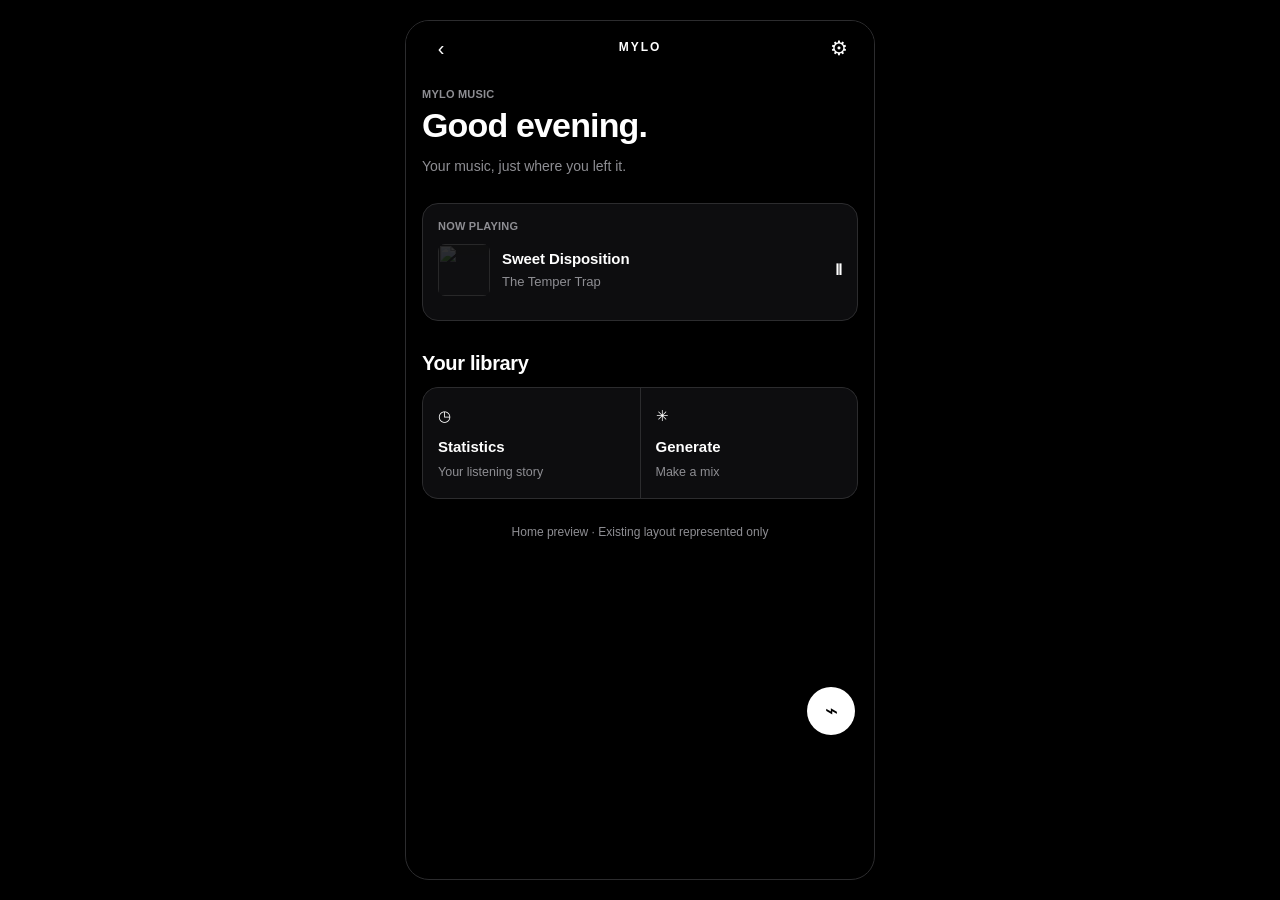
==== prototype/scrobble/index.html @ c6503401 "style(prototype): align scrobble UI with native Mylo design system" ====
<!doctype html>
<html lang="en">
<head>
<meta charset="utf-8"><meta name="viewport" content="width=device-width,initial-scale=1,viewport-fit=cover"><meta name="theme-color" content="#111113">
<title>MYLO — Scrobble Studio</title>
<style>
:root{color-scheme:dark;--bg:#000;--panel:#0d0d0f;--panel2:#1c1c1e;--text:#fff;--muted:#8e8e93;--line:#2c2c2e;--accent:#fff;--good:#8bd5a8;--danger:#ff453a;--r:18px;--glass:rgba(28,28,30,.82);--shadow:0 12px 40px #0009;font:15px/1.42 -apple-system,BlinkMacSystemFont,"SF Pro Display","Segoe UI",sans-serif}
:root.light{color-scheme:light;--bg:#fff;--panel:#f7f7f9;--panel2:#f2f2f7;--text:#000;--muted:#6e6e73;--line:#e5e5ea;--accent:#000;--glass:rgba(255,255,255,.84);--shadow:0 12px 36px #0002}
*{box-sizing:border-box}html{background:var(--bg)}body{margin:0;background:var(--bg);color:var(--text);min-height:100vh;-webkit-font-smoothing:antialiased}button,input,select{font:inherit}button{cursor:pointer;color:inherit;-webkit-tap-highlight-color:transparent}button:focus-visible,input:focus-visible,select:focus-visible{outline:2px solid var(--muted);outline-offset:3px}.app{max-width:470px;min-height:100vh;margin:auto;padding:0 0 calc(126px + env(safe-area-inset-bottom));position:relative;background:var(--bg);overflow:hidden}
.top{height:54px;display:flex;align-items:center;justify-content:space-between;padding:0 16px;position:sticky;top:0;z-index:5;background:color-mix(in srgb,var(--bg) 84%,transparent);backdrop-filter:blur(22px);-webkit-backdrop-filter:blur(22px)}.brand{font-weight:800;letter-spacing:.16em;font-size:12px}.iconbtn{border:0;background:transparent;padding:9px;border-radius:50%;font-size:20px;line-height:1;color:var(--text);min-width:38px;min-height:38px}.page{padding:12px 16px 26px;animation:in .2s ease}.eyebrow{font-size:11px;letter-spacing:.02em;text-transform:none;color:var(--muted);font-weight:600}.h1{font-size:34px;line-height:1.08;letter-spacing:-.85px;font-weight:800;margin:4px 0 7px}.sub{color:var(--muted);font-size:14px}.section{display:flex;align-items:center;justify-content:space-between;margin:28px 0 10px}.section h2{font-size:20px;letter-spacing:-.35px;font-weight:700;margin:0}.link{border:0;background:none;color:var(--muted);font-size:13px;padding:7px 0}
.stats{display:grid;grid-template-columns:1fr 1fr;gap:1px;background:var(--line);border:1px solid var(--line);border-radius:16px;overflow:hidden}.metric{background:var(--panel);border:0;padding:15px 14px;text-align:left;min-height:104px}.metric strong{display:block;font-size:27px;line-height:1.15;letter-spacing:-.8px;margin:7px 0 3px;font-weight:750}.metric span{color:var(--muted);font-size:12px}.metric:active,.tile:active,.row:active{opacity:.72;transform:scale(.99)}
.panel{background:var(--panel);border:1px solid var(--line);border-radius:16px;padding:15px}.chart{height:126px;display:flex;align-items:end;gap:8px;padding:17px 2px 5px}.bar{flex:1;border-radius:4px 4px 1px 1px;background:var(--panel2);min-height:8px;position:relative}.bar.sel{background:var(--text)}.chartlabels{display:flex;justify-content:space-between;color:var(--muted);font-size:11px}
.pills{display:flex;gap:7px;overflow:auto;padding:2px 0 6px;scrollbar-width:none}.pills::-webkit-scrollbar{display:none}.pill{white-space:nowrap;border:1px solid var(--line);background:transparent;color:var(--muted);border-radius:99px;padding:8px 13px;font-size:13px;font-weight:550}.pill.active{background:var(--text);color:var(--bg);border-color:var(--text)}
.row{display:flex;align-items:center;gap:12px;padding:9px 0;border-bottom:1px solid var(--line);cursor:pointer;transition:opacity .12s,transform .12s;min-height:66px}.row:last-child{border-bottom:0}.art{width:52px;height:52px;object-fit:cover;border-radius:7px;background:var(--panel2);flex:none}.art.big{width:132px;height:132px;border-radius:10px}.meta{min-width:0;flex:1}.meta b{display:block;white-space:nowrap;overflow:hidden;text-overflow:ellipsis;font-size:15px;font-weight:600;letter-spacing:-.1px}.meta small{display:block;color:var(--muted);font-size:13px;margin-top:3px}.right{color:var(--muted);font-size:12px;text-align:right;line-height:1.45}.row .iconbtn{color:var(--muted)}
.nav{position:fixed;bottom:calc(10px + env(safe-area-inset-bottom));left:50%;transform:translateX(-50%);width:min(438px,calc(100% - 28px));z-index:8;background:var(--glass);backdrop-filter:blur(34px) saturate(1.4);-webkit-backdrop-filter:blur(34px) saturate(1.4);border:1px solid #ffffff18;border-radius:999px;padding:6px;display:flex;justify-content:space-around;gap:3px;box-shadow:var(--shadow)}.nav button{border:0;background:transparent;color:var(--muted);font-size:11px;display:flex;align-items:center;justify-content:center;gap:6px;min-width:0;flex:1;padding:11px 10px;border-radius:999px;font-weight:600}.nav button strong{font-size:17px;font-weight:500;line-height:1}.nav button.active{background:var(--text);color:var(--bg)}
.mini{position:fixed;bottom:calc(76px + env(safe-area-inset-bottom));left:50%;transform:translateX(-50%);width:min(438px,calc(100% - 28px));z-index:7;background:var(--glass);backdrop-filter:blur(34px) saturate(1.4);-webkit-backdrop-filter:blur(34px) saturate(1.4);border:1px solid #ffffff18;border-radius:16px;padding:8px 12px;display:flex;align-items:center;gap:10px;box-shadow:var(--shadow)}.mini .art{width:40px;height:40px;border-radius:6px}.mini button{border:0;background:none;padding:7px;font-size:18px}
.fab{position:fixed;right:max(calc((100vw - 430px)/2),22px);bottom:calc(148px + env(safe-area-inset-bottom));width:48px;height:48px;border:0;border-radius:50%;background:var(--text);color:var(--bg);font-size:22px;box-shadow:var(--shadow);z-index:6}
.hero{display:flex;gap:16px;align-items:end;margin:20px 0}.hero .art{width:132px;height:132px;border-radius:10px}.hero h1{font-size:26px;line-height:1.08;letter-spacing:-.55px;margin:0 0 6px;font-weight:750}.actions{display:flex;gap:9px;margin:16px 0}.primary,.secondary,.danger{border:0;border-radius:99px;padding:11px 18px;font-size:14px;font-weight:650;min-height:42px}.primary{background:var(--text);color:var(--bg)}.secondary{background:var(--panel2);color:var(--text)}.danger{background:#8e2424;color:#fff}
.search{width:100%;border:0;background:var(--panel2);border-radius:11px;padding:12px 14px;color:var(--text);margin:14px 0;font-size:15px}.tilegrid{display:grid;grid-template-columns:1fr 1fr;gap:1px;background:var(--line);border:1px solid var(--line);border-radius:16px;overflow:hidden}.tile{border:0;background:var(--panel);padding:15px;text-align:left;min-height:110px}.tile b{display:block;margin:10px 0 3px}.tile small{color:var(--muted)}
.field{display:grid;gap:7px;margin:16px 0}.field label{font-size:13px;color:var(--muted)}.field input,.field select{background:var(--panel2);color:var(--text);border:1px solid var(--line);padding:12px;border-radius:11px;width:100%}.switchrow{display:flex;justify-content:space-between;align-items:center;padding:14px 0;border-bottom:1px solid var(--line)}.switchrow small{display:block;color:var(--muted);font-size:13px;margin-top:3px}.switchrow input{accent-color:var(--text);width:19px;height:19px}
.sheetback{position:fixed;inset:0;background:#0009;z-index:20;display:flex;align-items:end;justify-content:center;backdrop-filter:blur(3px)}.sheet{width:min(470px,100%);max-height:84vh;overflow:auto;background:var(--panel);border:1px solid var(--line);border-bottom:0;border-radius:24px 24px 0 0;padding:22px 20px calc(26px + env(safe-area-inset-bottom));box-shadow:var(--shadow);animation:up .22s cubic-bezier(.2,.8,.2,1)}.sheet:before{content:"";display:block;width:36px;height:4px;border-radius:9px;background:var(--muted);opacity:.45;margin:-9px auto 18px}.sheet h2{margin:0 0 6px;font-size:22px;letter-spacing:-.4px}.sheet p{color:var(--muted);font-size:14px}.sheet .actions{flex-wrap:wrap}.toast{position:fixed;top:calc(64px + env(safe-area-inset-top));left:50%;transform:translateX(-50%);background:var(--text);color:var(--bg);border-radius:99px;padding:10px 16px;font-size:13px;z-index:30;box-shadow:var(--shadow);white-space:nowrap}
.step{display:flex;gap:5px;margin:20px 0}.step i{height:3px;border-radius:8px;background:var(--line);flex:1}.step i.on{background:var(--text)}.progress{height:5px;background:var(--panel2);border-radius:10px;overflow:hidden;margin:16px 0}.progress span{display:block;height:100%;background:var(--text);width:0;transition:width .4s}.heat{display:grid;grid-template-columns:repeat(14,1fr);gap:4px}.heat i{aspect-ratio:1;border-radius:3px;background:var(--panel2)}.heat i:nth-child(4n),.heat i:nth-child(7n){background:#444}.heat i:nth-child(5n){background:#777}.empty{text-align:center;padding:38px 20px;color:var(--muted)}.empty b{display:block;color:var(--text);margin-bottom:6px}.muted{color:var(--muted)}.trackcover{width:100%;height:180px;object-fit:cover;border-radius:12px;margin:14px 0}.footerhint{font-size:12px;color:var(--muted);text-align:center;margin:25px 0 8px}
@keyframes in{from{opacity:.35;transform:translateY(4px)}to{opacity:1;transform:none}}@keyframes up{from{transform:translateY(36px);opacity:.7}to{transform:none;opacity:1}}
@media(min-width:650px){body{padding:20px 0}.app{border:1px solid var(--line);border-radius:24px;min-height:calc(100vh - 40px)}.nav{bottom:30px}.mini{bottom:96px}.fab{bottom:165px}}
</style></head>
<body><div class="app" id="app"></div>
<script>
window.addEventListener("error",function(e){
  document.body.innerHTML='<main style="font:16px system-ui;padding:24px;background:#111;color:#fff;min-height:100vh"><h2>Mylo prototype JavaScript error</h2><pre style="white-space:pre-wrap;color:#ff9b9b">'+String(e.message||"Unknown error")+'\nLine: '+String(e.lineno||"?")+' · Column: '+String(e.colno||"?")+'\nFile: '+String(e.filename||"")+'</pre><p>Send this error text to ChatGPT.</p></main>';
});
</script>
<script>
const tracks=[
{id:1,t:"Sweet Disposition",a:"The Temper Trap",al:"Conditions",plays:84,dur:"3:54",mins:329,art:"https://images.unsplash.com/photo-1511379938547-c1f69419868d?w=500",date:"Today · 16:42"},
{id:2,t:"The Less I Know the Better",a:"Tame Impala",al:"Currents",plays:71,dur:"3:36",mins:256,art:"https://images.unsplash.com/photo-1493225457124-a3eb161ffa5f?w=500",date:"Today · 15:18"},
{id:3,t:"505",a:"Arctic Monkeys",al:"Favourite Worst Nightmare",plays:66,dur:"4:13",mins:278,art:"https://images.unsplash.com/photo-1516280440614-37939bbacd81?w=500",date:"Today · 13:04"},
{id:4,t:"Space Song",a:"Beach House",al:"Depression Cherry",plays:59,dur:"5:20",mins:315,art:"https://images.unsplash.com/photo-1470225620780-dba8ba36b745?w=500",date:"Yesterday · 23:12"},
{id:5,t:"Apocalypse",a:"Cigarettes After Sex",al:"Cigarettes After Sex",plays:52,dur:"4:50",mins:251,art:"https://images.unsplash.com/photo-1506157786151-b8491531f063?w=500",date:"Yesterday · 21:44"},
{id:6,t:"After Dark",a:"Mr.Kitty",al:"Time",plays:48,dur:"4:17",mins:205,art:"https://images.unsplash.com/photo-1519608487953-e999c86e7455?w=500",date:"Yesterday · 19:06"},
{id:7,t:"505 (Live)",a:"Arctic Monkeys",al:"Live",plays:31,dur:"4:21",mins:135,art:"https://images.unsplash.com/photo-1501386761578-eac5c94b800a?w=500",date:"Mon · 20:10"},
{id:8,t:"My Love Mine All Mine",a:"Mitski",al:"The Land Is Inhospitable",plays:28,dur:"2:17",mins:64,art:"https://images.unsplash.com/photo-1483412033650-1015d9137f76?w=500",date:"Mon · 18:32"}];
const artists=[...new Map(tracks.map(t=>[t.a,{name:t.a,art:t.art,plays:tracks.filter(x=>x.a===t.a).reduce((s,x)=>s+x.plays,0)}])).values()];
const albums=[...new Map(tracks.map(t=>[t.al,{name:t.al,artist:t.a,art:t.art,plays:t.plays}])).values()];
let state={tab:"stats",page:"home",stack:[],tabPages:{stats:{page:"stats",stack:[]},generate:{page:"generate",stack:[]},playlists:{page:"playlists",stack:[]}},period:"30 days",search:"",sort:"Plays",theme:"dark",glass:true,mini:false,playing:tracks[0],queue:[],favs:new Set([1,4]),playlists:[{id:1,name:"Late night loop",desc:"For the hours after midnight.",ids:[4,5,6],generated:false},{id:2,name:"On repeat",desc:"The songs that stay.",ids:[1,2,3],generated:false}],draft:null,gen:{source:"Listening history",recipe:"Personal favourites",count:20,name:"Your next repeat",range:"Last 90 days",diversity:65,discovery:35},step:0,modal:null,toast:"",filter:"All"};
const $=s=>document.querySelector(s),app=$("#app");
function push(page,data={}){state.stack.push({page:state.page,tab:state.tab});state.page=page;Object.assign(state,data);render()}
function back(){if(state.modal){state.modal=null;render();return}let p=state.stack.pop();if(p){state.page=p.page;state.tab=p.tab;render()}else if(state.page!=="home"){state.page="home";render()}else toast("You're at the start")}
function toast(msg){state.toast=msg;render();setTimeout(()=>{state.toast="";render()},1800)}
function img(src,cls="art"){return '<img class="'+cls+'" src="'+src+'" onerror="this.style.opacity=.15" alt="">'}
function row(t,i,kind="track"){let title=kind==="track"?t.t:t.name,sub=kind==="track"?t.a:(kind==="artist"?"Artist":t.artist),art=t.art;return '<div class="row" onclick="openItem(\''+kind+'\','+(t.id||i)+')">'+img(art)+'<div class="meta"><b>'+title+'</b><small>'+sub+'</small></div><div class="right">'+(t.plays||"")+'<br><span>plays</span></div><button class="iconbtn" onclick="event.stopPropagation();actions(\''+kind+'\','+(t.id||i)+')">···</button></div>'}
function openItem(kind,id){if(kind==="track")push("track",{item:tracks.find(x=>x.id===id)});else if(kind==="artist")push("artist",{item:artists.find(x=>x.name===id)||artists[id]});else push("album",{item:albums.find(x=>x.name===id)||albums[id]})}
function actions(kind,id){let t=kind==="track"?tracks.find(x=>x.id===id):null;showSheet(kind==="track"?"Track actions":kind+" actions",'<div class="actions"><button class="primary" onclick="play('+id+')">Play now</button><button class="secondary" onclick="queue('+id+')">Add to queue</button></div><div class="row" onclick="toast(\'Added to favourites\');closeSheet()"><div class="meta"><b>♡  '+(t&&state.favs.has(id)?"Remove favourite":"Add to favourites")+'</b><small>Keep it close</small></div></div><div class="row" onclick="push(\'track\',{item:tracks.find(x=>x.id==='+id+')});closeSheet()"><div class="meta"><b>Track details</b></div></div>')}
function play(id){state.playing=tracks.find(x=>x.id===id)||state.playing;toast("Now playing · "+state.playing.t)}
function queue(id){state.queue.push(tracks.find(x=>x.id===id));toast("Added to queue")}
function showSheet(title,body){state.modal={title,body};render()}function closeSheet(){state.modal=null;render()}
function setTab(t){state.tabPages[state.tab]={page:state.page,stack:[...state.stack]};state.tab=t;let saved=state.tabPages[t];state.page=saved?saved.page:t;state.stack=saved?[...saved.stack]:[];render()}
function header(){return '<header class="top"><button class="iconbtn" onclick="back()">‹</button><span class="brand">MYLO</span><button class="iconbtn" onclick="push(\'settings\')">⚙</button></header>'}
function stats(){let total=state.period==="7 days"?128:state.period==="90 days"?1328:state.period==="1 year"?4892:state.period==="All time"?12480:412;return '<div class="eyebrow">YOUR LISTENING, IN FOCUS</div><h1 class="h1">Statistics</h1><p class="sub">A little more of what you love.</p><div class="pills" style="margin:20px 0 14px">'+["7 days","30 days","90 days","1 year","All time","Custom"].map(p=>'<button class="pill '+(state.period===p?'active':'')+'" onclick="period(\''+p+'\')">'+p+'</button>').join('')+'</div><div class="stats">'+[['Plays',total.toLocaleString(),'↗ 12%','tracks'],['Listening time','86h 24m','↗ 8%','time'],['Unique tracks','312','+24 this period','tracks'],['Artists','94','+8 this period','artists'],['Albums','126','+11 this period','albums'],['Streak','12 days','Personal best · 18','history']].map((m,i)=>'<button class="metric" onclick="metric('+i+')"><span>'+m[0]+'</span><strong>'+m[1]+'</strong><span>'+m[2]+'</span></button>').join('')+'</div><div class="section"><h2>Listening activity</h2><button class="link" onclick="push(\'history\')">History ↗</button></div><div class="panel"><div style="display:flex;justify-content:space-between"><b>Daily plays</b><small class="muted">Last 14 days</small></div><div class="chart">'+[32,46,28,65,50,74,42,88,58,68,37,95,61,78].map((v,i)=>'<div class="bar '+(i===12?'sel':'')+'" style="height:'+v+'%" onclick="toast(\''+(i+1)+' days ago · '+v+' plays\')"></div>').join('')+'</div><div class="chartlabels"><span>14 days ago</span><span>Today</span></div></div><div class="section"><h2>Most played</h2><button class="link" onclick="push(\'toptracks\')">See all ↗</button></div>'+tracks.slice(0,4).map((t,i)=>row(t,i)).join('')+'<div class="section"><h2>Top artists</h2><button class="link" onclick="push(\'topartists\')">See all ↗</button></div>'+artists.slice(0,3).map((t,i)=>row(t,i,"artist")).join('')+'<div class="section"><h2>Top albums</h2><button class="link" onclick="push(\'topalbums\')">See all ↗</button></div>'+albums.slice(0,3).map((t,i)=>row(t,i,"album")).join('')+'<div class="section"><h2>Recent listening</h2><button class="link" onclick="push(\'history\')">Full history ↗</button></div>'+tracks.slice(0,3).map((t,i)=>'<div class="row" onclick="openItem(\'track\','+t.id+')">'+img(t.art)+'<div class="meta"><b>'+t.t+'</b><small>'+t.date+'</small></div></div>').join('')}
function listPage(kind){let data=kind==="toptracks"?tracks:kind==="topartists"?artists:albums;let q=state.search.toLowerCase();data=data.filter(x=>(x.t||x.name).toLowerCase().includes(q)||(x.a||x.artist||"").toLowerCase().includes(q));if(state.sort==="A–Z")data=[...data].sort((a,b)=>(a.t||a.name).localeCompare(b.t||b.name));else data=[...data].sort((a,b)=>(b.plays||0)-(a.plays||0));let title=kind==="toptracks"?"Top tracks":kind==="topartists"?"Top artists":"Top albums";return '<div class="eyebrow">STATISTICS</div><h1 class="h1">'+title+'</h1><input class="search" placeholder="Search '+title.toLowerCase()+'" value="'+state.search+'" oninput="state.search=this.value;render()"><div class="pills"><button class="pill active" onclick="state.sort=\'Plays\';render()">Most played</button><button class="pill" onclick="state.sort=\'A–Z\';render()">A–Z</button><button class="pill" onclick="toast(\'Period: \'+state.period)">Period · '+state.period+'</button></div>'+data.map((x,i)=>row(x,i,kind==="toptracks"?"track":kind==="topartists"?"artist":"album")).join('')}
function historyPage(){return '<div class="eyebrow">YOUR LISTENING</div><h1 class="h1">History</h1><p class="sub">Every listen, in its own time.</p><div class="pills" style="margin:18px 0"><button class="pill active" onclick="toast(\'Year: 2026\')">2026 ▾</button><button class="pill" onclick="toast(\'Month: November\')">November ▾</button><button class="pill" onclick="toast(\'Choose a date\')">Choose date</button></div><div class="panel"><div class="section" style="margin:0 0 12px"><h2>Listening rhythm</h2><small class="muted">November</small></div><div class="heat">'+Array.from({length:56},(_,i)=>'<i onclick="toast(\'Nov '+(i+1)+' · '+(i%5+1)+' listens\')"></i>').join('')+'</div><p class="sub" style="margin-bottom:0">Tap a day to view its listens.</p></div><input class="search" placeholder="Search listening history" oninput="state.search=this.value;render()"><div class="section"><h2>Today</h2><button class="link" onclick="toast(\'Grouping: by day\')">Group · Day ▾</button></div>'+tracks.filter(t=>!state.search||t.t.toLowerCase().includes(state.search.toLowerCase())).map((t,i)=>'<div class="row" onclick="openItem(\'track\','+t.id+')">'+img(t.art)+'<div class="meta"><b>'+t.t+'</b><small>'+t.a+' · '+t.date.split("·")[1]+'</small></div><button class="iconbtn" onclick="event.stopPropagation();actions(\'track\','+t.id+')">···</button></div>').join('')}
function detail(kind){let t=state.item||tracks[0],isTrack=kind==="track";let name=isTrack?t.t:t.name,sub=isTrack?t.a:(kind==="artist"?"Artist":t.artist);let art=t.art||tracks[0].art;let related=isTrack?tracks.filter(x=>x.a===t.a):tracks.filter(x=>kind==="artist"?x.a===name:x.al===name);return '<div class="eyebrow">LIBRARY / '+kind.toUpperCase()+'</div><div class="hero">'+img(art,'art big')+'<div><h1>'+name+'</h1><div class="sub">'+sub+'</div><div class="sub" style="margin-top:7px">'+(t.plays||60)+' plays · '+(t.dur||"3:54")+'</div></div></div><div class="actions"><button class="primary" onclick="play('+(t.id||1)+')">▶ Play</button><button class="secondary" onclick="toast(\'Shuffling '+name+'\')">Shuffle</button><button class="secondary" onclick="toast(\'Added to queue\')">＋ Queue</button></div><div class="stats"><div class="metric"><span>Total plays</span><strong>'+(t.plays||60)+'</strong></div><div class="metric"><span>Listening time</span><strong>4h 32m</strong></div></div><div class="section"><h2>'+(isTrack?"Listening history":"Top tracks")+'</h2></div>'+related.map((x,i)=>row(x,i)).join('')+'<div class="panel" style="margin-top:20px"><span class="muted">First played</span><b style="float:right">Jan 12, 2025</b><hr style="border:0;border-top:1px solid var(--line);margin:14px 0"><span class="muted">Last played</span><b style="float:right">Today</b></div>'}
function generate(){let g=state.gen;return '<div class="eyebrow">MADE FROM YOUR LISTENS</div><h1 class="h1">Generate</h1><p class="sub">A playlist that sounds like you.</p><div class="step">'+[0,1,2,3].map(i=>'<i class="'+(state.step>=i?'on':'')+'"></i>').join('')+'</div>'+ (state.step===0?'<h2>Choose a source</h2><p class="sub">Start with the part of your library you want to explore.</p>'+["Listening history","Most played tracks","Favourite tracks","Favourite artists","Favourite albums","Existing playlists","Manually selected tracks"].map((x,i)=>'<button class="tile" style="width:100%;min-height:0;margin:5px 0" onclick="state.gen.source=\''+x+'\';state.step=1;render()"><b>'+(i+1)+'. '+x+'</b><small>'+(i===0?"Build from everything you have listened to":i===1?"Your most replayed tracks":"Use your saved "+x.toLowerCase())+'</small></button>').join(''):'')+(state.step===1?'<h2>Choose a recipe</h2><p class="sub">A starting point. You can tune the result next.</p>'+["Personal favourites","Forgotten favourites","Daily mix","Artist-focused mix","Discovery mix","Similar tracks","Time-period mix","Listening-history mix"].map((x,i)=>'<button class="tile" style="width:100%;min-height:0;margin:5px 0" onclick="state.gen.recipe=\''+x+'\';state.step=2;render()"><b>'+x+'</b><small>'+["Your most-loved tracks, balanced across artists.","Loved before, missing from recent rotation.","A fresh set for today.","Go deeper with artists you return to.","A little unfamiliar, still your taste.","Find adjacent sounds from familiar tracks.","A snapshot from a chosen era.","A mix shaped by a listening period."][i]+'</small></button>').join(''):'')+(state.step===2?'<h2>Shape your mix</h2><div class="field"><label>Playlist name</label><input id="gname" value="'+g.name+'"></div><div class="field"><label>Tracks · '+g.count+'</label><input type="range" min="10" max="60" step="5" value="'+g.count+'" oninput="state.gen.count=+this.value;this.previousElementSibling.textContent=&quot;Tracks · &quot;+this.value"></div><div class="field"><label>Date range</label><select onchange="state.gen.range=this.value"><option>Last 90 days</option><option>Last 30 days</option><option>All time</option><option>Last year</option></select></div><div class="field"><label>Familiarity · '+g.diversity+'%</label><input type="range" min="0" max="100" value="'+g.diversity+'" oninput="state.gen.diversity=+this.value;this.previousElementSibling.textContent=&quot;Familiarity · &quot;+this.value+&quot;%&quot;"></div><div class="field"><label>Discovery · '+g.discovery+'%</label><input type="range" min="0" max="100" value="'+g.discovery+'" oninput="state.gen.discovery=+this.value;this.previousElementSibling.textContent=&quot;Discovery · &quot;+this.value+&quot;%&quot;"></div><label class="switchrow">Exclude duplicates <input type="checkbox" checked></label><label class="switchrow">Exclude recently played <input type="checkbox" checked></label><button class="primary" style="width:100%;margin-top:20px" onclick="state.gen.name=document.getElementById(&quot;gname&quot;).value||&quot;My mix&quot;;state.step=3;runGeneration()">Generate playlist</button>':'')+(state.step===3?'<div class="panel"><div class="eyebrow">YOUR MIX IS READY</div><h2>'+g.name+'</h2><p class="sub">'+g.source+' · '+g.recipe+'</p><div class="progress"><span id="genbar" style="width:100%"></span></div><b>20 tracks selected</b><p class="sub">A balanced mix based on your listening patterns.</p></div>'+tracks.slice(0,6).map((t,i)=>row(t,i)).join('')+'<div class="actions"><button class="primary" onclick="saveGenerated()">Save playlist</button><button class="secondary" onclick="state.step=2;render()">Adjust</button><button class="secondary" onclick="runGeneration()">Regenerate</button></div>':'')+'<div class="actions">'+(state.step>0&&state.step<3?'<button class="secondary" onclick="state.step--;render()">Back</button>':'')+'</div>'}
function runGeneration(){state.genStatus="running";state.genProgress=0;state.step=3;render();let timer=setInterval(()=>{if(state.genStatus!=="running"){clearInterval(timer);return}state.genProgress=Math.min(100,state.genProgress+20);if(state.genProgress>=100)state.genStatus="done";render()},240)} function cancelGeneration(){state.genStatus="cancelled";state.step=2;render();toast("Generation cancelled")} function saveEditor(){let p=state.playlists.find(x=>x.id===state.playlistId);p.name=$("#editname").value.trim()||p.name;p.desc=$("#editdesc").value;back();toast("Changes saved")}
function saveGenerated(){let id=Date.now();state.playlists.unshift({id,name:state.gen.name,desc:state.gen.recipe+" · "+state.gen.source,ids:tracks.slice(0,6).map(t=>t.id),generated:true});toast("Saved to your playlists");state.tab="playlists";state.page="playlists";state.stack=[];render()}
function playlists(){return '<div class="eyebrow">YOUR COLLECTION</div><h1 class="h1">Playlists</h1><p class="sub">A place for every version of you.</p><div class="actions"><button class="primary" onclick="createPlaylist()">＋ New playlist</button><button class="secondary" onclick="state.filter=state.filter===\'All\'?&quot;Generated&quot;:&quot;All&quot;;render()">'+state.filter+' ▾</button></div><input class="search" placeholder="Find a playlist" oninput="state.search=this.value;render()">'+state.playlists.filter(p=>(state.filter==="All"||p.generated)&&p.name.toLowerCase().includes(state.search.toLowerCase())).map(p=>'<div class="row" onclick="push(\'playlist\',{playlistId:'+p.id+'})">'+img((tracks.find(t=>t.id===p.ids[0])||tracks[0]).art)+'<div class="meta"><b>'+p.name+'</b><small>'+p.ids.length+' tracks · '+(p.generated?"Generated":"Playlist")+'</small></div><button class="iconbtn" onclick="event.stopPropagation();playlistActions('+p.id+')">···</button></div>').join('')+'<div class="footerhint">Your playlists stay in this prototype session.</div>'}
function playlistDetail(){let p=state.playlists.find(x=>x.id===state.playlistId);if(!p)return '<div class="empty">Playlist not found</div>';let list=p.ids.map(id=>tracks.find(t=>t.id===id)).filter(Boolean);return '<div class="eyebrow">PLAYLIST</div><div class="hero">'+img((list[0]||tracks[0]).art,'art big')+'<div><h1>'+p.name+'</h1><div class="sub">'+p.desc+'</div><div class="sub">'+list.length+' tracks · '+list.reduce((s,t)=>s+t.mins,0)+' min</div></div></div><div class="actions"><button class="primary" onclick="play('+list[0].id+')">▶ Play</button><button class="secondary" onclick="toast(\'Shuffling playlist\')">Shuffle</button><button class="secondary" onclick="push(\'editor\')">Edit</button></div><div class="section"><h2>Tracks</h2><button class="link" onclick="push(\'addtracks\')">＋ Add tracks</button></div>'+list.map((t,i)=>row(t,i)).join('')+'<div class="section"><button class="link" onclick="sharePlaylist()">Share / export</button><button class="link" onclick="playlistActions('+p.id+')">More actions ···</button></div>'}
function createPlaylist(){showSheet("New playlist",'<div class="field"><label>Name</label><input id="newname" placeholder="Give it a name"></div><div class="field"><label>Description</label><input id="newdesc" placeholder="Optional"></div><button class="primary" onclick="let n=$(\'#newname\').value.trim();if(!n){toast(\'Enter a playlist name\');return}state.playlists.unshift({id:Date.now(),name:n,desc:$(\'#newdesc\').value,ids:[],generated:false});closeSheet();toast(\'Playlist created\')">Create playlist</button>')}
function playlistActions(id){showSheet('Playlist options','<button class="tile" style="width:100%;margin:5px 0" onclick="state.playlistId='+id+';push(\'editor\');closeSheet()">Edit playlist</button><button class="tile" style="width:100%;margin:5px 0" onclick="sharePlaylist();closeSheet()">Share / export</button><button class="danger" onclick="confirmDeletePlaylist('+id+')">Delete playlist</button>')} function confirmDeletePlaylist(id){showSheet('Delete playlist?','<p>This cannot be undone.</p><button class="danger" onclick="deletePlaylist('+id+')">Delete playlist</button>')} function deletePlaylist(id){state.playlists=state.playlists.filter(p=>p.id!==id);state.modal=null;state.page='playlists';state.tab='playlists';state.stack=[];render();toast('Playlist deleted')}
function editor(){let p=state.playlists.find(x=>x.id===state.playlistId);return '<div class="eyebrow">PLAYLIST EDITOR</div><h1 class="h1">Edit playlist</h1><div class="field"><label>Name</label><input id="editname" value="'+p.name+'"></div><div class="field"><label>Description</label><input id="editdesc" value="'+p.desc+'"></div><div class="section"><h2>Reorder tracks</h2><small class="muted">Use ↑ ↓</small></div>'+p.ids.map((id,i)=>{let t=tracks.find(x=>x.id===id);return '<div class="row">'+img(t.art)+'<div class="meta"><b>'+t.t+'</b><small>'+t.a+'</small></div><button class="iconbtn" onclick="moveTrack('+i+',-1)">↑</button><button class="iconbtn" onclick="moveTrack('+i+',1)">↓</button><button class="iconbtn" onclick="removeTrack('+id+')">×</button></div>'}).join('')+'<div class="actions"><button class="primary" onclick="saveEditor()">Save changes</button><button class="secondary" onclick="back()">Discard</button><button class="secondary" onclick="push(\'addtracks\')">Add tracks</button></div>'}
function moveTrack(i,d){let p=state.playlists.find(x=>x.id===state.playlistId),j=i+d;if(j<0||j>=p.ids.length)return;[p.ids[i],p.ids[j]]=[p.ids[j],p.ids[i]];render()}
function removeTrack(id){let p=state.playlists.find(x=>x.id===state.playlistId);p.ids=p.ids.filter(x=>x!==id);render();toast("Track removed")}
function addTracks(){return '<div class="eyebrow">YOUR LIBRARY</div><h1 class="h1">Add tracks</h1><input class="search" placeholder="Search tracks" oninput="state.search=this.value;render()">'+tracks.filter(t=>!state.search||t.t.toLowerCase().includes(state.search.toLowerCase())).map(t=>'<label class="row">'+img(t.art)+'<div class="meta"><b>'+t.t+'</b><small>'+t.a+'</small></div><input type="checkbox" value="'+t.id+'" '+(state.playlists.find(p=>p.id===state.playlistId).ids.includes(t.id)?'disabled':'')+'></label>').join('')+'<button class="primary" style="width:100%;margin-top:18px" onclick="let p=state.playlists.find(p=>p.id===state.playlistId);document.querySelectorAll(\'input[type=checkbox]:checked\').forEach(x=>{let id=+x.value;if(!p.ids.includes(id))p.ids.push(id)});back();toast(\'Tracks added\')">Add selected</button>'}
function settings(){return '<div class="eyebrow">PREFERENCES</div><h1 class="h1">Scrobble settings</h1><p class="sub">Make this space feel like yours.</p><div class="section"><h2>Appearance</h2></div><div class="panel"><div class="switchrow">Light theme <input type="checkbox" '+(state.theme==="light"?"checked":"")+' onchange="state.theme=this.checked?\'light\':\'dark\';document.documentElement.classList.toggle(\'light\',this.checked)"></div><div class="switchrow">Glass surfaces <input type="checkbox" '+(state.glass?"checked":"")+' onchange="state.glass=this.checked;document.documentElement.style.setProperty(\'--glass\',this.checked?(state.theme===\'light\'?\'rgba(255,255,255,.78)\':\'rgba(30,30,35,.76)\'):(state.theme===\'light\'?\'#fff\':\'#19191c\'))"></div><div class="switchrow">Reduce motion <input type="checkbox" onchange="document.documentElement.style.setProperty(\'--motion\',this.checked?\'0\':\'1\');toast(\'Motion preference updated\')"></div></div>'+[['Statistics','Default period','30 days'],['Statistics','Default destination','Statistics'],['Generation','Default source','Listening history'],['Generation','Default track count','20'],['Generation','Exclude duplicates','On'],['Playlists','Default sorting','Recently updated'],['Playlists','Confirm deletion','On'],['History','Group listens by','Day']].map(x=>'<div class="switchrow" onclick="showSheet(\''+x[1]+'\',\'<p>Current: '+x[2]+'</p><button class=secondary onclick=\'closeSheet()\'>Done</button>\')"><div><b>'+x[1]+'</b><small>'+x[0]+'</small></div><span class="muted">'+x[2]+'　›</span></div>').join('')+'<div class="section"><h2>Data & privacy</h2></div><div class="panel"><p class="sub">This prototype uses local sample data only. No listening activity is sent to a service.</p><button class="danger" onclick="showSheet(\'Clear prototype data?\',\'<p>This resets playlists and session changes.</p><button class=danger onclick=\'state.playlists=[];state.favs.clear();closeSheet();toast(\'Prototype data cleared\')\'>Clear data</button>\')">Clear prototype data</button></div>'}
function metric(i){if(i===0)push("toptracks");else if(i===1||i===5)push("history");else if(i===3)push("topartists");else if(i===4)push("topalbums");else push("toptracks")}
function period(p){if(p==="Custom"){showSheet("Custom date range",'<div class="field"><label>From</label><input type="date" id="from"></div><div class="field"><label>To</label><input type="date" id="to"></div><button class="primary" onclick="state.period=\'Custom\';closeSheet();render()">Apply range</button>')}else{state.period=p;render()}}
function sharePlaylist(){toast("Share sheet · copied playlist summary")}
function screen(){if(state.page==="home")return '<div class="eyebrow">MYLO MUSIC</div><h1 class="h1">Good evening.</h1><p class="sub">Your music, just where you left it.</p><div class="panel" style="margin-top:26px"><div class="eyebrow">NOW PLAYING</div><div class="row" onclick="toast(\'Opening existing player preview\')">'+img(state.playing.art)+'<div class="meta"><b>'+state.playing.t+'</b><small>'+state.playing.a+'</small></div><b>Ⅱ</b></div></div><div class="section"><h2>Your library</h2></div><div class="tilegrid"><button class="tile" onclick="setTab(\'stats\')">◷<b>Statistics</b><small>Your listening story</small></button><button class="tile" onclick="setTab(\'generate\')">✳<b>Generate</b><small>Make a mix</small></button></div><p class="footerhint">Home preview · Existing layout represented only</p>' ;if(state.page==="stats")return stats();if(["toptracks","topartists","topalbums"].includes(state.page))return listPage(state.page);if(state.page==="history")return historyPage();if(["track","artist","album"].includes(state.page))return detail(state.page);if(state.page==="generate")return generate();if(state.page==="playlists")return playlists();if(state.page==="playlist")return playlistDetail();if(state.page==="editor")return editor();if(state.page==="addtracks")return addTracks();if(state.page==="settings")return settings();return '<div class="empty">Prototype screen</div>'}
function render(){document.documentElement.classList.toggle("light",state.theme==="light");app.innerHTML=header()+'<main class="page">'+screen()+'</main>'+(state.page==="home"?'<button class="fab" aria-label="Open Scrobble" onclick="push(\'stats\')">⌁</button>':'')+(state.page!=="home"?'<div class="mini" onclick="state.mini=!state.mini;render()">'+img(state.playing.art)+'<div class="meta"><b>'+state.playing.t+'</b><small>'+state.playing.a+'</small></div><button onclick="event.stopPropagation();toast(\'Playback toggled\')">Ⅱ</button><button onclick="event.stopPropagation();toast(\'Next track\')">≫</button></div>':'')+(state.mini?'<div class="sheetback" onclick="if(event.target===this){state.mini=false;render()}"><section class="sheet" style="text-align:center"><button class="link" onclick="state.mini=false;render()">⌄ Close player</button>'+img(state.playing.art,'trackcover')+'<h2>'+state.playing.t+'</h2><p>'+state.playing.a+'</p><div class="actions" style="justify-content:center"><button class="secondary" onclick="toast(\'Previous track\')">|◀</button><button class="primary" onclick="toast(\'Playback toggled\')">Ⅱ</button><button class="secondary" onclick="toast(\'Next track\')">▶|</button></div><p class="sub">Playing in the existing Mylo player · prototype controls</p></section></div>':'')+(state.page!=="home"?'<nav class="nav">'+[['stats','◷','Stats'],['generate','✳','Generate'],['playlists','▤','Playlists']].map(x=>'<button class="'+(state.tab===x[0]?'active':'')+'" onclick="setTab(\''+x[0]+'\')"><strong>'+x[1]+'</strong>'+x[2]+'</button>').join('')+'</nav>':'')+(state.modal?'<div class="sheetback" onclick="if(event.target===this)closeSheet()"><section class="sheet"><div style="width:36px;height:4px;background:var(--line);border-radius:8px;margin:0 auto 18px"></div><h2>'+state.modal.title+'</h2>'+state.modal.body+'<button class="link" style="margin-top:12px" onclick="closeSheet()">Close</button></section></div>':'')+(state.toast?'<div class="toast">'+state.toast+'</div>':'')}
render();
</script></body></html>
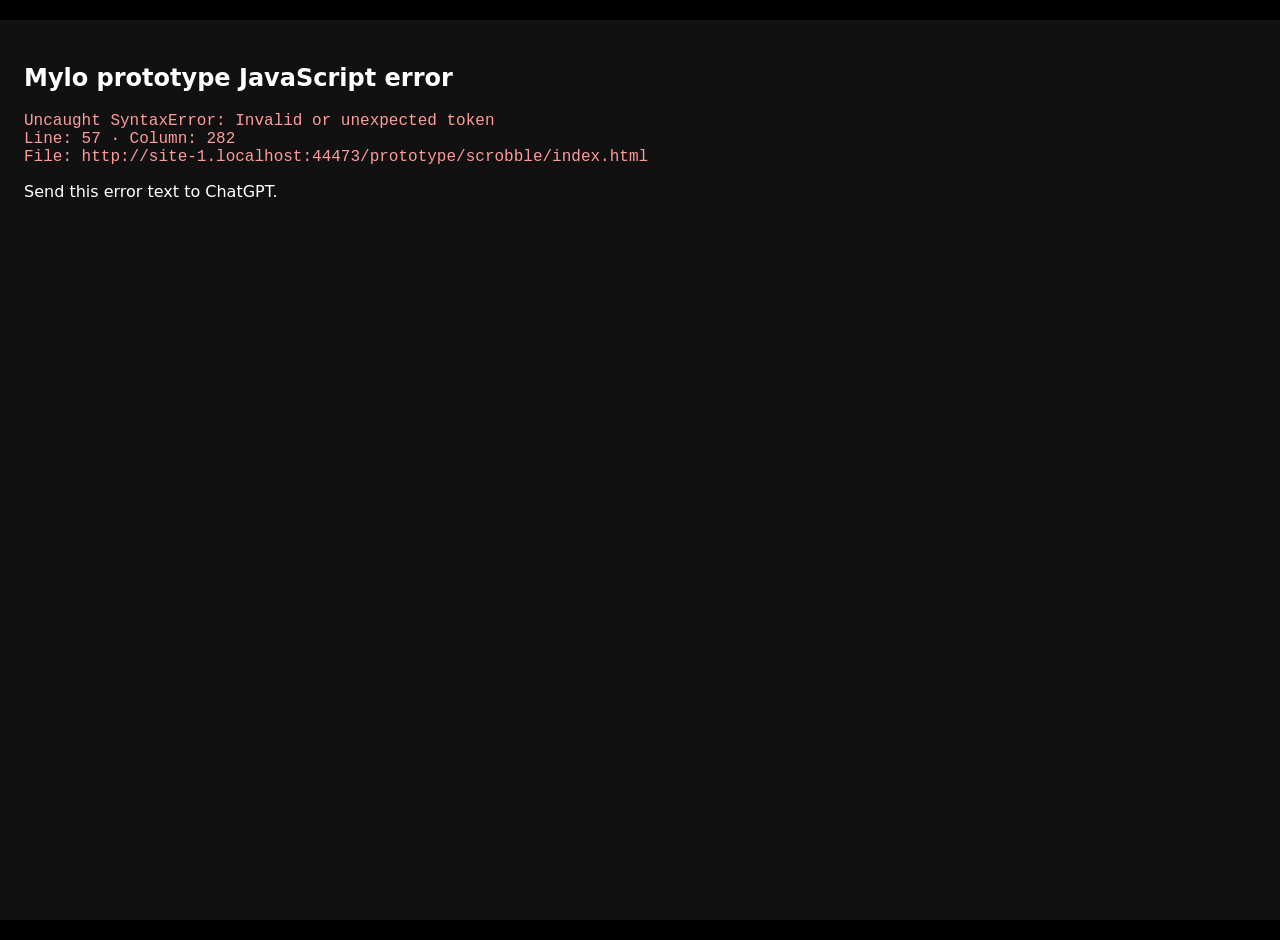
==== commit 41e2eff2: "refine(prototype): align navigation and history with Mylo UI" ====
--- a/prototype/scrobble/index.html
+++ b/prototype/scrobble/index.html
@@ -41,7 +41,7 @@
 {id:8,t:"My Love Mine All Mine",a:"Mitski",al:"The Land Is Inhospitable",plays:28,dur:"2:17",mins:64,art:"https://images.unsplash.com/photo-1483412033650-1015d9137f76?w=500",date:"Mon · 18:32"}];
 const artists=[...new Map(tracks.map(t=>[t.a,{name:t.a,art:t.art,plays:tracks.filter(x=>x.a===t.a).reduce((s,x)=>s+x.plays,0)}])).values()];
 const albums=[...new Map(tracks.map(t=>[t.al,{name:t.al,artist:t.a,art:t.art,plays:t.plays}])).values()];
-let state={tab:"stats",page:"home",stack:[],tabPages:{stats:{page:"stats",stack:[]},generate:{page:"generate",stack:[]},playlists:{page:"playlists",stack:[]}},period:"30 days",search:"",sort:"Plays",theme:"dark",glass:true,mini:false,playing:tracks[0],queue:[],favs:new Set([1,4]),playlists:[{id:1,name:"Late night loop",desc:"For the hours after midnight.",ids:[4,5,6],generated:false},{id:2,name:"On repeat",desc:"The songs that stay.",ids:[1,2,3],generated:false}],draft:null,gen:{source:"Listening history",recipe:"Personal favourites",count:20,name:"Your next repeat",range:"Last 90 days",diversity:65,discovery:35},step:0,modal:null,toast:"",filter:"All"};
+let state={tab:"stats",page:"stats",stack:[],tabPages:{stats:{page:"stats",stack:[]},generate:{page:"generate",stack:[]},playlists:{page:"playlists",stack:[]}},period:"30 days",search:"",sort:"Plays",theme:"dark",glass:true,mini:false,playing:tracks[0],queue:[],favs:new Set([1,4]),playlists:[{id:1,name:"Late night loop",desc:"For the hours after midnight.",ids:[4,5,6],generated:false},{id:2,name:"On repeat",desc:"The songs that stay.",ids:[1,2,3],generated:false}],draft:null,gen:{source:"Listening history",recipe:"Personal favourites",count:20,name:"Your next repeat",range:"Last 90 days",diversity:65,discovery:35},step:0,modal:null,toast:"",filter:"All"};
 const $=s=>document.querySelector(s),app=$("#app");
 function push(page,data={}){state.stack.push({page:state.page,tab:state.tab});state.page=page;Object.assign(state,data);render()}
 function back(){if(state.modal){state.modal=null;render();return}let p=state.stack.pop();if(p){state.page=p.page;state.tab=p.tab;render()}else if(state.page!=="home"){state.page="home";render()}else toast("You're at the start")}
@@ -54,10 +54,10 @@
 function queue(id){state.queue.push(tracks.find(x=>x.id===id));toast("Added to queue")}
 function showSheet(title,body){state.modal={title,body};render()}function closeSheet(){state.modal=null;render()}
 function setTab(t){state.tabPages[state.tab]={page:state.page,stack:[...state.stack]};state.tab=t;let saved=state.tabPages[t];state.page=saved?saved.page:t;state.stack=saved?[...saved.stack]:[];render()}
-function header(){return '<header class="top"><button class="iconbtn" onclick="back()">‹</button><span class="brand">MYLO</span><button class="iconbtn" onclick="push(\'settings\')">⚙</button></header>'}
+function header(){let root=["stats","generate","playlists"].includes(state.page);return '<header class="top"><button class="iconbtn" onclick="back()" style="visibility:'+(root?"hidden":"visible")+'">‹</button><span class="brand">MYLO</span><button class="iconbtn" onclick="push(\\'settings\\')">⚙</button></header>'}
 function stats(){let total=state.period==="7 days"?128:state.period==="90 days"?1328:state.period==="1 year"?4892:state.period==="All time"?12480:412;return '<div class="eyebrow">YOUR LISTENING, IN FOCUS</div><h1 class="h1">Statistics</h1><p class="sub">A little more of what you love.</p><div class="pills" style="margin:20px 0 14px">'+["7 days","30 days","90 days","1 year","All time","Custom"].map(p=>'<button class="pill '+(state.period===p?'active':'')+'" onclick="period(\''+p+'\')">'+p+'</button>').join('')+'</div><div class="stats">'+[['Plays',total.toLocaleString(),'↗ 12%','tracks'],['Listening time','86h 24m','↗ 8%','time'],['Unique tracks','312','+24 this period','tracks'],['Artists','94','+8 this period','artists'],['Albums','126','+11 this period','albums'],['Streak','12 days','Personal best · 18','history']].map((m,i)=>'<button class="metric" onclick="metric('+i+')"><span>'+m[0]+'</span><strong>'+m[1]+'</strong><span>'+m[2]+'</span></button>').join('')+'</div><div class="section"><h2>Listening activity</h2><button class="link" onclick="push(\'history\')">History ↗</button></div><div class="panel"><div style="display:flex;justify-content:space-between"><b>Daily plays</b><small class="muted">Last 14 days</small></div><div class="chart">'+[32,46,28,65,50,74,42,88,58,68,37,95,61,78].map((v,i)=>'<div class="bar '+(i===12?'sel':'')+'" style="height:'+v+'%" onclick="toast(\''+(i+1)+' days ago · '+v+' plays\')"></div>').join('')+'</div><div class="chartlabels"><span>14 days ago</span><span>Today</span></div></div><div class="section"><h2>Most played</h2><button class="link" onclick="push(\'toptracks\')">See all ↗</button></div>'+tracks.slice(0,4).map((t,i)=>row(t,i)).join('')+'<div class="section"><h2>Top artists</h2><button class="link" onclick="push(\'topartists\')">See all ↗</button></div>'+artists.slice(0,3).map((t,i)=>row(t,i,"artist")).join('')+'<div class="section"><h2>Top albums</h2><button class="link" onclick="push(\'topalbums\')">See all ↗</button></div>'+albums.slice(0,3).map((t,i)=>row(t,i,"album")).join('')+'<div class="section"><h2>Recent listening</h2><button class="link" onclick="push(\'history\')">Full history ↗</button></div>'+tracks.slice(0,3).map((t,i)=>'<div class="row" onclick="openItem(\'track\','+t.id+')">'+img(t.art)+'<div class="meta"><b>'+t.t+'</b><small>'+t.date+'</small></div></div>').join('')}
 function listPage(kind){let data=kind==="toptracks"?tracks:kind==="topartists"?artists:albums;let q=state.search.toLowerCase();data=data.filter(x=>(x.t||x.name).toLowerCase().includes(q)||(x.a||x.artist||"").toLowerCase().includes(q));if(state.sort==="A–Z")data=[...data].sort((a,b)=>(a.t||a.name).localeCompare(b.t||b.name));else data=[...data].sort((a,b)=>(b.plays||0)-(a.plays||0));let title=kind==="toptracks"?"Top tracks":kind==="topartists"?"Top artists":"Top albums";return '<div class="eyebrow">STATISTICS</div><h1 class="h1">'+title+'</h1><input class="search" placeholder="Search '+title.toLowerCase()+'" value="'+state.search+'" oninput="state.search=this.value;render()"><div class="pills"><button class="pill active" onclick="state.sort=\'Plays\';render()">Most played</button><button class="pill" onclick="state.sort=\'A–Z\';render()">A–Z</button><button class="pill" onclick="toast(\'Period: \'+state.period)">Period · '+state.period+'</button></div>'+data.map((x,i)=>row(x,i,kind==="toptracks"?"track":kind==="topartists"?"artist":"album")).join('')}
-function historyPage(){return '<div class="eyebrow">YOUR LISTENING</div><h1 class="h1">History</h1><p class="sub">Every listen, in its own time.</p><div class="pills" style="margin:18px 0"><button class="pill active" onclick="toast(\'Year: 2026\')">2026 ▾</button><button class="pill" onclick="toast(\'Month: November\')">November ▾</button><button class="pill" onclick="toast(\'Choose a date\')">Choose date</button></div><div class="panel"><div class="section" style="margin:0 0 12px"><h2>Listening rhythm</h2><small class="muted">November</small></div><div class="heat">'+Array.from({length:56},(_,i)=>'<i onclick="toast(\'Nov '+(i+1)+' · '+(i%5+1)+' listens\')"></i>').join('')+'</div><p class="sub" style="margin-bottom:0">Tap a day to view its listens.</p></div><input class="search" placeholder="Search listening history" oninput="state.search=this.value;render()"><div class="section"><h2>Today</h2><button class="link" onclick="toast(\'Grouping: by day\')">Group · Day ▾</button></div>'+tracks.filter(t=>!state.search||t.t.toLowerCase().includes(state.search.toLowerCase())).map((t,i)=>'<div class="row" onclick="openItem(\'track\','+t.id+')">'+img(t.art)+'<div class="meta"><b>'+t.t+'</b><small>'+t.a+' · '+t.date.split("·")[1]+'</small></div><button class="iconbtn" onclick="event.stopPropagation();actions(\'track\','+t.id+')">···</button></div>').join('')}
+function historyPage(){return '<div class="eyebrow">LISTENING HISTORY</div><h1 class="h1">History</h1><div class="pills" style="margin:16px 0 10px"><button class="pill active" onclick="toast(\\'Year · 2026\\')">2026 ▾</button><button class="pill" onclick="toast(\\'Month · November\\')">November ▾</button><button class="pill" onclick="showSheet(\\'Choose date\\',\\'<div class=\\\'field\\\'><label>Date</label><input type=\\\'date\\\' onchange=\\\'toast(\\\"Date selected\\\');closeSheet()\\\'></div>\\')">Choose day ▾</button></div><input class="search" placeholder="Search history" oninput="state.search=this.value;render()"><div class="section"><h2>Today</h2><small class="muted">18 November</small></div>'+tracks.filter(t=>t.date.startsWith("Today")&&(!state.search||t.t.toLowerCase().includes(state.search.toLowerCase())||t.a.toLowerCase().includes(state.search.toLowerCase()))).map(t=>'<div class="row" onclick="openItem(\\'track\\','+t.id+')">'+img(t.art)+'<div class="meta"><b>'+t.t+'</b><small>'+t.a+'</small></div><small class="right">'+t.date.split("·")[1]+'</small><button class="iconbtn" onclick="event.stopPropagation();actions(\\'track\\','+t.id+')">···</button></div>').join('')+'<div class="section"><h2>Yesterday</h2><small class="muted">17 November</small></div>'+tracks.filter(t=>t.date.startsWith("Yesterday")&&(!state.search||t.t.toLowerCase().includes(state.search.toLowerCase())||t.a.toLowerCase().includes(state.search.toLowerCase()))).map(t=>'<div class="row" onclick="openItem(\\'track\\','+t.id+')">'+img(t.art)+'<div class="meta"><b>'+t.t+'</b><small>'+t.a+'</small></div><small class="right">'+t.date.split("·")[1]+'</small><button class="iconbtn" onclick="event.stopPropagation();actions(\\'track\\','+t.id+')">···</button></div>').join('')+'<div class="section"><h2>Earlier</h2></div>'+tracks.filter(t=>!t.date.startsWith("Today")&&!t.date.startsWith("Yesterday")&&(!state.search||t.t.toLowerCase().includes(state.search.toLowerCase())||t.a.toLowerCase().includes(state.search.toLowerCase()))).map(t=>'<div class="row" onclick="openItem(\\'track\\','+t.id+')">'+img(t.art)+'<div class="meta"><b>'+t.t+'</b><small>'+t.a+'</small></div><small class="right">'+t.date+'</small><button class="iconbtn" onclick="event.stopPropagation();actions(\\'track\\','+t.id+')">···</button></div>').join('')}
 function detail(kind){let t=state.item||tracks[0],isTrack=kind==="track";let name=isTrack?t.t:t.name,sub=isTrack?t.a:(kind==="artist"?"Artist":t.artist);let art=t.art||tracks[0].art;let related=isTrack?tracks.filter(x=>x.a===t.a):tracks.filter(x=>kind==="artist"?x.a===name:x.al===name);return '<div class="eyebrow">LIBRARY / '+kind.toUpperCase()+'</div><div class="hero">'+img(art,'art big')+'<div><h1>'+name+'</h1><div class="sub">'+sub+'</div><div class="sub" style="margin-top:7px">'+(t.plays||60)+' plays · '+(t.dur||"3:54")+'</div></div></div><div class="actions"><button class="primary" onclick="play('+(t.id||1)+')">▶ Play</button><button class="secondary" onclick="toast(\'Shuffling '+name+'\')">Shuffle</button><button class="secondary" onclick="toast(\'Added to queue\')">＋ Queue</button></div><div class="stats"><div class="metric"><span>Total plays</span><strong>'+(t.plays||60)+'</strong></div><div class="metric"><span>Listening time</span><strong>4h 32m</strong></div></div><div class="section"><h2>'+(isTrack?"Listening history":"Top tracks")+'</h2></div>'+related.map((x,i)=>row(x,i)).join('')+'<div class="panel" style="margin-top:20px"><span class="muted">First played</span><b style="float:right">Jan 12, 2025</b><hr style="border:0;border-top:1px solid var(--line);margin:14px 0"><span class="muted">Last played</span><b style="float:right">Today</b></div>'}
 function generate(){let g=state.gen;return '<div class="eyebrow">MADE FROM YOUR LISTENS</div><h1 class="h1">Generate</h1><p class="sub">A playlist that sounds like you.</p><div class="step">'+[0,1,2,3].map(i=>'<i class="'+(state.step>=i?'on':'')+'"></i>').join('')+'</div>'+ (state.step===0?'<h2>Choose a source</h2><p class="sub">Start with the part of your library you want to explore.</p>'+["Listening history","Most played tracks","Favourite tracks","Favourite artists","Favourite albums","Existing playlists","Manually selected tracks"].map((x,i)=>'<button class="tile" style="width:100%;min-height:0;margin:5px 0" onclick="state.gen.source=\''+x+'\';state.step=1;render()"><b>'+(i+1)+'. '+x+'</b><small>'+(i===0?"Build from everything you have listened to":i===1?"Your most replayed tracks":"Use your saved "+x.toLowerCase())+'</small></button>').join(''):'')+(state.step===1?'<h2>Choose a recipe</h2><p class="sub">A starting point. You can tune the result next.</p>'+["Personal favourites","Forgotten favourites","Daily mix","Artist-focused mix","Discovery mix","Similar tracks","Time-period mix","Listening-history mix"].map((x,i)=>'<button class="tile" style="width:100%;min-height:0;margin:5px 0" onclick="state.gen.recipe=\''+x+'\';state.step=2;render()"><b>'+x+'</b><small>'+["Your most-loved tracks, balanced across artists.","Loved before, missing from recent rotation.","A fresh set for today.","Go deeper with artists you return to.","A little unfamiliar, still your taste.","Find adjacent sounds from familiar tracks.","A snapshot from a chosen era.","A mix shaped by a listening period."][i]+'</small></button>').join(''):'')+(state.step===2?'<h2>Shape your mix</h2><div class="field"><label>Playlist name</label><input id="gname" value="'+g.name+'"></div><div class="field"><label>Tracks · '+g.count+'</label><input type="range" min="10" max="60" step="5" value="'+g.count+'" oninput="state.gen.count=+this.value;this.previousElementSibling.textContent=&quot;Tracks · &quot;+this.value"></div><div class="field"><label>Date range</label><select onchange="state.gen.range=this.value"><option>Last 90 days</option><option>Last 30 days</option><option>All time</option><option>Last year</option></select></div><div class="field"><label>Familiarity · '+g.diversity+'%</label><input type="range" min="0" max="100" value="'+g.diversity+'" oninput="state.gen.diversity=+this.value;this.previousElementSibling.textContent=&quot;Familiarity · &quot;+this.value+&quot;%&quot;"></div><div class="field"><label>Discovery · '+g.discovery+'%</label><input type="range" min="0" max="100" value="'+g.discovery+'" oninput="state.gen.discovery=+this.value;this.previousElementSibling.textContent=&quot;Discovery · &quot;+this.value+&quot;%&quot;"></div><label class="switchrow">Exclude duplicates <input type="checkbox" checked></label><label class="switchrow">Exclude recently played <input type="checkbox" checked></label><button class="primary" style="width:100%;margin-top:20px" onclick="state.gen.name=document.getElementById(&quot;gname&quot;).value||&quot;My mix&quot;;state.step=3;runGeneration()">Generate playlist</button>':'')+(state.step===3?'<div class="panel"><div class="eyebrow">YOUR MIX IS READY</div><h2>'+g.name+'</h2><p class="sub">'+g.source+' · '+g.recipe+'</p><div class="progress"><span id="genbar" style="width:100%"></span></div><b>20 tracks selected</b><p class="sub">A balanced mix based on your listening patterns.</p></div>'+tracks.slice(0,6).map((t,i)=>row(t,i)).join('')+'<div class="actions"><button class="primary" onclick="saveGenerated()">Save playlist</button><button class="secondary" onclick="state.step=2;render()">Adjust</button><button class="secondary" onclick="runGeneration()">Regenerate</button></div>':'')+'<div class="actions">'+(state.step>0&&state.step<3?'<button class="secondary" onclick="state.step--;render()">Back</button>':'')+'</div>'}
 function runGeneration(){state.genStatus="running";state.genProgress=0;state.step=3;render();let timer=setInterval(()=>{if(state.genStatus!=="running"){clearInterval(timer);return}state.genProgress=Math.min(100,state.genProgress+20);if(state.genProgress>=100)state.genStatus="done";render()},240)} function cancelGeneration(){state.genStatus="cancelled";state.step=2;render();toast("Generation cancelled")} function saveEditor(){let p=state.playlists.find(x=>x.id===state.playlistId);p.name=$("#editname").value.trim()||p.name;p.desc=$("#editdesc").value;back();toast("Changes saved")}
@@ -75,6 +75,6 @@
 function period(p){if(p==="Custom"){showSheet("Custom date range",'<div class="field"><label>From</label><input type="date" id="from"></div><div class="field"><label>To</label><input type="date" id="to"></div><button class="primary" onclick="state.period=\'Custom\';closeSheet();render()">Apply range</button>')}else{state.period=p;render()}}
 function sharePlaylist(){toast("Share sheet · copied playlist summary")}
 function screen(){if(state.page==="home")return '<div class="eyebrow">MYLO MUSIC</div><h1 class="h1">Good evening.</h1><p class="sub">Your music, just where you left it.</p><div class="panel" style="margin-top:26px"><div class="eyebrow">NOW PLAYING</div><div class="row" onclick="toast(\'Opening existing player preview\')">'+img(state.playing.art)+'<div class="meta"><b>'+state.playing.t+'</b><small>'+state.playing.a+'</small></div><b>Ⅱ</b></div></div><div class="section"><h2>Your library</h2></div><div class="tilegrid"><button class="tile" onclick="setTab(\'stats\')">◷<b>Statistics</b><small>Your listening story</small></button><button class="tile" onclick="setTab(\'generate\')">✳<b>Generate</b><small>Make a mix</small></button></div><p class="footerhint">Home preview · Existing layout represented only</p>' ;if(state.page==="stats")return stats();if(["toptracks","topartists","topalbums"].includes(state.page))return listPage(state.page);if(state.page==="history")return historyPage();if(["track","artist","album"].includes(state.page))return detail(state.page);if(state.page==="generate")return generate();if(state.page==="playlists")return playlists();if(state.page==="playlist")return playlistDetail();if(state.page==="editor")return editor();if(state.page==="addtracks")return addTracks();if(state.page==="settings")return settings();return '<div class="empty">Prototype screen</div>'}
-function render(){document.documentElement.classList.toggle("light",state.theme==="light");app.innerHTML=header()+'<main class="page">'+screen()+'</main>'+(state.page==="home"?'<button class="fab" aria-label="Open Scrobble" onclick="push(\'stats\')">⌁</button>':'')+(state.page!=="home"?'<div class="mini" onclick="state.mini=!state.mini;render()">'+img(state.playing.art)+'<div class="meta"><b>'+state.playing.t+'</b><small>'+state.playing.a+'</small></div><button onclick="event.stopPropagation();toast(\'Playback toggled\')">Ⅱ</button><button onclick="event.stopPropagation();toast(\'Next track\')">≫</button></div>':'')+(state.mini?'<div class="sheetback" onclick="if(event.target===this){state.mini=false;render()}"><section class="sheet" style="text-align:center"><button class="link" onclick="state.mini=false;render()">⌄ Close player</button>'+img(state.playing.art,'trackcover')+'<h2>'+state.playing.t+'</h2><p>'+state.playing.a+'</p><div class="actions" style="justify-content:center"><button class="secondary" onclick="toast(\'Previous track\')">|◀</button><button class="primary" onclick="toast(\'Playback toggled\')">Ⅱ</button><button class="secondary" onclick="toast(\'Next track\')">▶|</button></div><p class="sub">Playing in the existing Mylo player · prototype controls</p></section></div>':'')+(state.page!=="home"?'<nav class="nav">'+[['stats','◷','Stats'],['generate','✳','Generate'],['playlists','▤','Playlists']].map(x=>'<button class="'+(state.tab===x[0]?'active':'')+'" onclick="setTab(\''+x[0]+'\')"><strong>'+x[1]+'</strong>'+x[2]+'</button>').join('')+'</nav>':'')+(state.modal?'<div class="sheetback" onclick="if(event.target===this)closeSheet()"><section class="sheet"><div style="width:36px;height:4px;background:var(--line);border-radius:8px;margin:0 auto 18px"></div><h2>'+state.modal.title+'</h2>'+state.modal.body+'<button class="link" style="margin-top:12px" onclick="closeSheet()">Close</button></section></div>':'')+(state.toast?'<div class="toast">'+state.toast+'</div>':'')}
+function render(){document.documentElement.classList.toggle("light",state.theme==="light");app.innerHTML=header()+'<main class="page">'+screen()+'</main>'+(state.page!=="home"?'<div class="mini" onclick="state.mini=!state.mini;render()">'+img(state.playing.art)+'<div class="meta"><b>'+state.playing.t+'</b><small>'+state.playing.a+'</small></div><button onclick="event.stopPropagation();toast(\\'Playback toggled\\')">Ⅱ</button><button onclick="event.stopPropagation();toast(\\'Next track\\')">≫</button></div>':'')+(state.mini?'<div class="sheetback" onclick="if(event.target===this){state.mini=false;render()}"><section class="sheet" style="text-align:center"><button class="link" onclick="state.mini=false;render()">⌄ Close player</button>'+img(state.playing.art,'trackcover')+'<h2>'+state.playing.t+'</h2><p>'+state.playing.a+'</p><div class="actions" style="justify-content:center"><button class="secondary" onclick="toast(\\'Previous track\\')">|◀</button><button class="primary" onclick="toast(\\'Playback toggled\\')">Ⅱ</button><button class="secondary" onclick="toast(\\'Next track\\')">▶|</button></div><p class="sub">Player controls are simulated in this prototype.</p></section></div>':'')+'<nav class="nav">'+[['stats','◷','Stats'],['generate','✳','Generate'],['playlists','▤','Playlists']].map(x=>'<button class="'+(state.tab===x[0]?'active':'')+'" onclick="setTab(\\''+x[0]+'\\')"><strong>'+x[1]+'</strong>'+x[2]+'</button>').join('')+'</nav>'+(state.modal?'<div class="sheetback" onclick="if(event.target===this)closeSheet()"><section class="sheet"><div style="width:36px;height:4px;background:var(--line);border-radius:8px;margin:0 auto 18px"></div><h2>'+state.modal.title+'</h2>'+state.modal.body+'<button class="link" style="margin-top:12px" onclick="closeSheet()">Close</button></section></div>':'')+(state.toast?'<div class="toast">'+state.toast+'</div>':'')}
 render();
 </script></body></html>
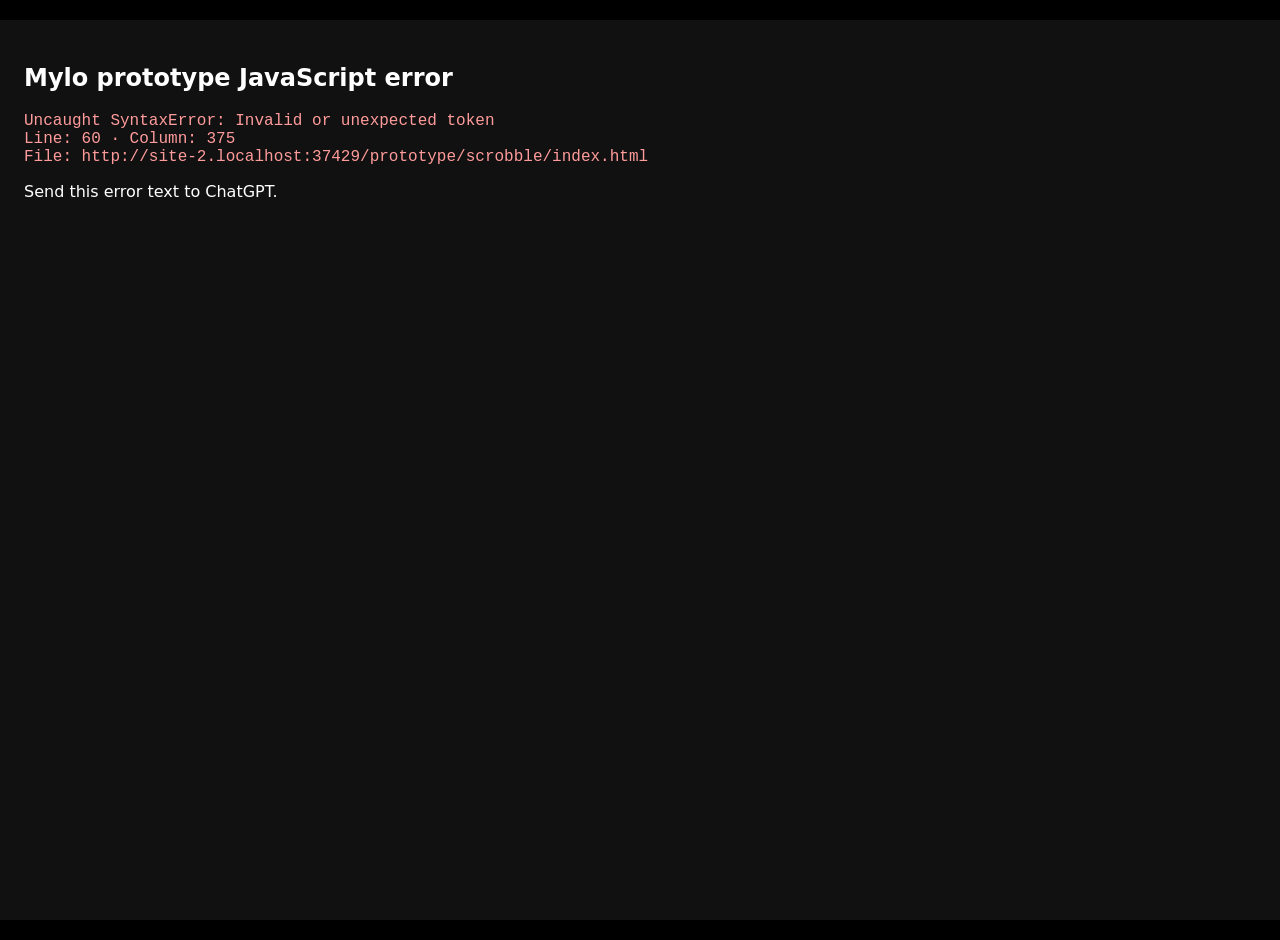
==== commit ada98ef7: "fix(prototype): normalize inline handler escaping after UI refactor" ====
--- a/prototype/scrobble/index.html
+++ b/prototype/scrobble/index.html
@@ -54,10 +54,10 @@
 function queue(id){state.queue.push(tracks.find(x=>x.id===id));toast("Added to queue")}
 function showSheet(title,body){state.modal={title,body};render()}function closeSheet(){state.modal=null;render()}
 function setTab(t){state.tabPages[state.tab]={page:state.page,stack:[...state.stack]};state.tab=t;let saved=state.tabPages[t];state.page=saved?saved.page:t;state.stack=saved?[...saved.stack]:[];render()}
-function header(){let root=["stats","generate","playlists"].includes(state.page);return '<header class="top"><button class="iconbtn" onclick="back()" style="visibility:'+(root?"hidden":"visible")+'">‹</button><span class="brand">MYLO</span><button class="iconbtn" onclick="push(\\'settings\\')">⚙</button></header>'}
+function header(){let root=["stats","generate","playlists"].includes(state.page);return '<header class="top"><button class="iconbtn" onclick="back()" style="visibility:'+(root?"hidden":"visible")+'">‹</button><span class="brand">MYLO</span><button class="iconbtn" onclick="push(\'settings\')">⚙</button></header>'}
 function stats(){let total=state.period==="7 days"?128:state.period==="90 days"?1328:state.period==="1 year"?4892:state.period==="All time"?12480:412;return '<div class="eyebrow">YOUR LISTENING, IN FOCUS</div><h1 class="h1">Statistics</h1><p class="sub">A little more of what you love.</p><div class="pills" style="margin:20px 0 14px">'+["7 days","30 days","90 days","1 year","All time","Custom"].map(p=>'<button class="pill '+(state.period===p?'active':'')+'" onclick="period(\''+p+'\')">'+p+'</button>').join('')+'</div><div class="stats">'+[['Plays',total.toLocaleString(),'↗ 12%','tracks'],['Listening time','86h 24m','↗ 8%','time'],['Unique tracks','312','+24 this period','tracks'],['Artists','94','+8 this period','artists'],['Albums','126','+11 this period','albums'],['Streak','12 days','Personal best · 18','history']].map((m,i)=>'<button class="metric" onclick="metric('+i+')"><span>'+m[0]+'</span><strong>'+m[1]+'</strong><span>'+m[2]+'</span></button>').join('')+'</div><div class="section"><h2>Listening activity</h2><button class="link" onclick="push(\'history\')">History ↗</button></div><div class="panel"><div style="display:flex;justify-content:space-between"><b>Daily plays</b><small class="muted">Last 14 days</small></div><div class="chart">'+[32,46,28,65,50,74,42,88,58,68,37,95,61,78].map((v,i)=>'<div class="bar '+(i===12?'sel':'')+'" style="height:'+v+'%" onclick="toast(\''+(i+1)+' days ago · '+v+' plays\')"></div>').join('')+'</div><div class="chartlabels"><span>14 days ago</span><span>Today</span></div></div><div class="section"><h2>Most played</h2><button class="link" onclick="push(\'toptracks\')">See all ↗</button></div>'+tracks.slice(0,4).map((t,i)=>row(t,i)).join('')+'<div class="section"><h2>Top artists</h2><button class="link" onclick="push(\'topartists\')">See all ↗</button></div>'+artists.slice(0,3).map((t,i)=>row(t,i,"artist")).join('')+'<div class="section"><h2>Top albums</h2><button class="link" onclick="push(\'topalbums\')">See all ↗</button></div>'+albums.slice(0,3).map((t,i)=>row(t,i,"album")).join('')+'<div class="section"><h2>Recent listening</h2><button class="link" onclick="push(\'history\')">Full history ↗</button></div>'+tracks.slice(0,3).map((t,i)=>'<div class="row" onclick="openItem(\'track\','+t.id+')">'+img(t.art)+'<div class="meta"><b>'+t.t+'</b><small>'+t.date+'</small></div></div>').join('')}
 function listPage(kind){let data=kind==="toptracks"?tracks:kind==="topartists"?artists:albums;let q=state.search.toLowerCase();data=data.filter(x=>(x.t||x.name).toLowerCase().includes(q)||(x.a||x.artist||"").toLowerCase().includes(q));if(state.sort==="A–Z")data=[...data].sort((a,b)=>(a.t||a.name).localeCompare(b.t||b.name));else data=[...data].sort((a,b)=>(b.plays||0)-(a.plays||0));let title=kind==="toptracks"?"Top tracks":kind==="topartists"?"Top artists":"Top albums";return '<div class="eyebrow">STATISTICS</div><h1 class="h1">'+title+'</h1><input class="search" placeholder="Search '+title.toLowerCase()+'" value="'+state.search+'" oninput="state.search=this.value;render()"><div class="pills"><button class="pill active" onclick="state.sort=\'Plays\';render()">Most played</button><button class="pill" onclick="state.sort=\'A–Z\';render()">A–Z</button><button class="pill" onclick="toast(\'Period: \'+state.period)">Period · '+state.period+'</button></div>'+data.map((x,i)=>row(x,i,kind==="toptracks"?"track":kind==="topartists"?"artist":"album")).join('')}
-function historyPage(){return '<div class="eyebrow">LISTENING HISTORY</div><h1 class="h1">History</h1><div class="pills" style="margin:16px 0 10px"><button class="pill active" onclick="toast(\\'Year · 2026\\')">2026 ▾</button><button class="pill" onclick="toast(\\'Month · November\\')">November ▾</button><button class="pill" onclick="showSheet(\\'Choose date\\',\\'<div class=\\\'field\\\'><label>Date</label><input type=\\\'date\\\' onchange=\\\'toast(\\\"Date selected\\\');closeSheet()\\\'></div>\\')">Choose day ▾</button></div><input class="search" placeholder="Search history" oninput="state.search=this.value;render()"><div class="section"><h2>Today</h2><small class="muted">18 November</small></div>'+tracks.filter(t=>t.date.startsWith("Today")&&(!state.search||t.t.toLowerCase().includes(state.search.toLowerCase())||t.a.toLowerCase().includes(state.search.toLowerCase()))).map(t=>'<div class="row" onclick="openItem(\\'track\\','+t.id+')">'+img(t.art)+'<div class="meta"><b>'+t.t+'</b><small>'+t.a+'</small></div><small class="right">'+t.date.split("·")[1]+'</small><button class="iconbtn" onclick="event.stopPropagation();actions(\\'track\\','+t.id+')">···</button></div>').join('')+'<div class="section"><h2>Yesterday</h2><small class="muted">17 November</small></div>'+tracks.filter(t=>t.date.startsWith("Yesterday")&&(!state.search||t.t.toLowerCase().includes(state.search.toLowerCase())||t.a.toLowerCase().includes(state.search.toLowerCase()))).map(t=>'<div class="row" onclick="openItem(\\'track\\','+t.id+')">'+img(t.art)+'<div class="meta"><b>'+t.t+'</b><small>'+t.a+'</small></div><small class="right">'+t.date.split("·")[1]+'</small><button class="iconbtn" onclick="event.stopPropagation();actions(\\'track\\','+t.id+')">···</button></div>').join('')+'<div class="section"><h2>Earlier</h2></div>'+tracks.filter(t=>!t.date.startsWith("Today")&&!t.date.startsWith("Yesterday")&&(!state.search||t.t.toLowerCase().includes(state.search.toLowerCase())||t.a.toLowerCase().includes(state.search.toLowerCase()))).map(t=>'<div class="row" onclick="openItem(\\'track\\','+t.id+')">'+img(t.art)+'<div class="meta"><b>'+t.t+'</b><small>'+t.a+'</small></div><small class="right">'+t.date+'</small><button class="iconbtn" onclick="event.stopPropagation();actions(\\'track\\','+t.id+')">···</button></div>').join('')}
+function historyPage(){return '<div class="eyebrow">LISTENING HISTORY</div><h1 class="h1">History</h1><div class="pills" style="margin:16px 0 10px"><button class="pill active" onclick="toast(\'Year · 2026\')">2026 ▾</button><button class="pill" onclick="toast(\'Month · November\')">November ▾</button><button class="pill" onclick="showSheet(\'Choose date\',\'<div class=\\'field\\'><label>Date</label><input type=\\'date\\' onchange=\\'toast(\\\"Date selected\\');closeSheet()\\'></div>\')">Choose day ▾</button></div><input class="search" placeholder="Search history" oninput="state.search=this.value;render()"><div class="section"><h2>Today</h2><small class="muted">18 November</small></div>'+tracks.filter(t=>t.date.startsWith("Today")&&(!state.search||t.t.toLowerCase().includes(state.search.toLowerCase())||t.a.toLowerCase().includes(state.search.toLowerCase()))).map(t=>'<div class="row" onclick="openItem(\'track\','+t.id+')">'+img(t.art)+'<div class="meta"><b>'+t.t+'</b><small>'+t.a+'</small></div><small class="right">'+t.date.split("·")[1]+'</small><button class="iconbtn" onclick="event.stopPropagation();actions(\'track\','+t.id+')">···</button></div>').join('')+'<div class="section"><h2>Yesterday</h2><small class="muted">17 November</small></div>'+tracks.filter(t=>t.date.startsWith("Yesterday")&&(!state.search||t.t.toLowerCase().includes(state.search.toLowerCase())||t.a.toLowerCase().includes(state.search.toLowerCase()))).map(t=>'<div class="row" onclick="openItem(\'track\','+t.id+')">'+img(t.art)+'<div class="meta"><b>'+t.t+'</b><small>'+t.a+'</small></div><small class="right">'+t.date.split("·")[1]+'</small><button class="iconbtn" onclick="event.stopPropagation();actions(\'track\','+t.id+')">···</button></div>').join('')+'<div class="section"><h2>Earlier</h2></div>'+tracks.filter(t=>!t.date.startsWith("Today")&&!t.date.startsWith("Yesterday")&&(!state.search||t.t.toLowerCase().includes(state.search.toLowerCase())||t.a.toLowerCase().includes(state.search.toLowerCase()))).map(t=>'<div class="row" onclick="openItem(\'track\','+t.id+')">'+img(t.art)+'<div class="meta"><b>'+t.t+'</b><small>'+t.a+'</small></div><small class="right">'+t.date+'</small><button class="iconbtn" onclick="event.stopPropagation();actions(\'track\','+t.id+')">···</button></div>').join('')}
 function detail(kind){let t=state.item||tracks[0],isTrack=kind==="track";let name=isTrack?t.t:t.name,sub=isTrack?t.a:(kind==="artist"?"Artist":t.artist);let art=t.art||tracks[0].art;let related=isTrack?tracks.filter(x=>x.a===t.a):tracks.filter(x=>kind==="artist"?x.a===name:x.al===name);return '<div class="eyebrow">LIBRARY / '+kind.toUpperCase()+'</div><div class="hero">'+img(art,'art big')+'<div><h1>'+name+'</h1><div class="sub">'+sub+'</div><div class="sub" style="margin-top:7px">'+(t.plays||60)+' plays · '+(t.dur||"3:54")+'</div></div></div><div class="actions"><button class="primary" onclick="play('+(t.id||1)+')">▶ Play</button><button class="secondary" onclick="toast(\'Shuffling '+name+'\')">Shuffle</button><button class="secondary" onclick="toast(\'Added to queue\')">＋ Queue</button></div><div class="stats"><div class="metric"><span>Total plays</span><strong>'+(t.plays||60)+'</strong></div><div class="metric"><span>Listening time</span><strong>4h 32m</strong></div></div><div class="section"><h2>'+(isTrack?"Listening history":"Top tracks")+'</h2></div>'+related.map((x,i)=>row(x,i)).join('')+'<div class="panel" style="margin-top:20px"><span class="muted">First played</span><b style="float:right">Jan 12, 2025</b><hr style="border:0;border-top:1px solid var(--line);margin:14px 0"><span class="muted">Last played</span><b style="float:right">Today</b></div>'}
 function generate(){let g=state.gen;return '<div class="eyebrow">MADE FROM YOUR LISTENS</div><h1 class="h1">Generate</h1><p class="sub">A playlist that sounds like you.</p><div class="step">'+[0,1,2,3].map(i=>'<i class="'+(state.step>=i?'on':'')+'"></i>').join('')+'</div>'+ (state.step===0?'<h2>Choose a source</h2><p class="sub">Start with the part of your library you want to explore.</p>'+["Listening history","Most played tracks","Favourite tracks","Favourite artists","Favourite albums","Existing playlists","Manually selected tracks"].map((x,i)=>'<button class="tile" style="width:100%;min-height:0;margin:5px 0" onclick="state.gen.source=\''+x+'\';state.step=1;render()"><b>'+(i+1)+'. '+x+'</b><small>'+(i===0?"Build from everything you have listened to":i===1?"Your most replayed tracks":"Use your saved "+x.toLowerCase())+'</small></button>').join(''):'')+(state.step===1?'<h2>Choose a recipe</h2><p class="sub">A starting point. You can tune the result next.</p>'+["Personal favourites","Forgotten favourites","Daily mix","Artist-focused mix","Discovery mix","Similar tracks","Time-period mix","Listening-history mix"].map((x,i)=>'<button class="tile" style="width:100%;min-height:0;margin:5px 0" onclick="state.gen.recipe=\''+x+'\';state.step=2;render()"><b>'+x+'</b><small>'+["Your most-loved tracks, balanced across artists.","Loved before, missing from recent rotation.","A fresh set for today.","Go deeper with artists you return to.","A little unfamiliar, still your taste.","Find adjacent sounds from familiar tracks.","A snapshot from a chosen era.","A mix shaped by a listening period."][i]+'</small></button>').join(''):'')+(state.step===2?'<h2>Shape your mix</h2><div class="field"><label>Playlist name</label><input id="gname" value="'+g.name+'"></div><div class="field"><label>Tracks · '+g.count+'</label><input type="range" min="10" max="60" step="5" value="'+g.count+'" oninput="state.gen.count=+this.value;this.previousElementSibling.textContent=&quot;Tracks · &quot;+this.value"></div><div class="field"><label>Date range</label><select onchange="state.gen.range=this.value"><option>Last 90 days</option><option>Last 30 days</option><option>All time</option><option>Last year</option></select></div><div class="field"><label>Familiarity · '+g.diversity+'%</label><input type="range" min="0" max="100" value="'+g.diversity+'" oninput="state.gen.diversity=+this.value;this.previousElementSibling.textContent=&quot;Familiarity · &quot;+this.value+&quot;%&quot;"></div><div class="field"><label>Discovery · '+g.discovery+'%</label><input type="range" min="0" max="100" value="'+g.discovery+'" oninput="state.gen.discovery=+this.value;this.previousElementSibling.textContent=&quot;Discovery · &quot;+this.value+&quot;%&quot;"></div><label class="switchrow">Exclude duplicates <input type="checkbox" checked></label><label class="switchrow">Exclude recently played <input type="checkbox" checked></label><button class="primary" style="width:100%;margin-top:20px" onclick="state.gen.name=document.getElementById(&quot;gname&quot;).value||&quot;My mix&quot;;state.step=3;runGeneration()">Generate playlist</button>':'')+(state.step===3?'<div class="panel"><div class="eyebrow">YOUR MIX IS READY</div><h2>'+g.name+'</h2><p class="sub">'+g.source+' · '+g.recipe+'</p><div class="progress"><span id="genbar" style="width:100%"></span></div><b>20 tracks selected</b><p class="sub">A balanced mix based on your listening patterns.</p></div>'+tracks.slice(0,6).map((t,i)=>row(t,i)).join('')+'<div class="actions"><button class="primary" onclick="saveGenerated()">Save playlist</button><button class="secondary" onclick="state.step=2;render()">Adjust</button><button class="secondary" onclick="runGeneration()">Regenerate</button></div>':'')+'<div class="actions">'+(state.step>0&&state.step<3?'<button class="secondary" onclick="state.step--;render()">Back</button>':'')+'</div>'}
 function runGeneration(){state.genStatus="running";state.genProgress=0;state.step=3;render();let timer=setInterval(()=>{if(state.genStatus!=="running"){clearInterval(timer);return}state.genProgress=Math.min(100,state.genProgress+20);if(state.genProgress>=100)state.genStatus="done";render()},240)} function cancelGeneration(){state.genStatus="cancelled";state.step=2;render();toast("Generation cancelled")} function saveEditor(){let p=state.playlists.find(x=>x.id===state.playlistId);p.name=$("#editname").value.trim()||p.name;p.desc=$("#editdesc").value;back();toast("Changes saved")}
@@ -75,6 +75,6 @@
 function period(p){if(p==="Custom"){showSheet("Custom date range",'<div class="field"><label>From</label><input type="date" id="from"></div><div class="field"><label>To</label><input type="date" id="to"></div><button class="primary" onclick="state.period=\'Custom\';closeSheet();render()">Apply range</button>')}else{state.period=p;render()}}
 function sharePlaylist(){toast("Share sheet · copied playlist summary")}
 function screen(){if(state.page==="home")return '<div class="eyebrow">MYLO MUSIC</div><h1 class="h1">Good evening.</h1><p class="sub">Your music, just where you left it.</p><div class="panel" style="margin-top:26px"><div class="eyebrow">NOW PLAYING</div><div class="row" onclick="toast(\'Opening existing player preview\')">'+img(state.playing.art)+'<div class="meta"><b>'+state.playing.t+'</b><small>'+state.playing.a+'</small></div><b>Ⅱ</b></div></div><div class="section"><h2>Your library</h2></div><div class="tilegrid"><button class="tile" onclick="setTab(\'stats\')">◷<b>Statistics</b><small>Your listening story</small></button><button class="tile" onclick="setTab(\'generate\')">✳<b>Generate</b><small>Make a mix</small></button></div><p class="footerhint">Home preview · Existing layout represented only</p>' ;if(state.page==="stats")return stats();if(["toptracks","topartists","topalbums"].includes(state.page))return listPage(state.page);if(state.page==="history")return historyPage();if(["track","artist","album"].includes(state.page))return detail(state.page);if(state.page==="generate")return generate();if(state.page==="playlists")return playlists();if(state.page==="playlist")return playlistDetail();if(state.page==="editor")return editor();if(state.page==="addtracks")return addTracks();if(state.page==="settings")return settings();return '<div class="empty">Prototype screen</div>'}
-function render(){document.documentElement.classList.toggle("light",state.theme==="light");app.innerHTML=header()+'<main class="page">'+screen()+'</main>'+(state.page!=="home"?'<div class="mini" onclick="state.mini=!state.mini;render()">'+img(state.playing.art)+'<div class="meta"><b>'+state.playing.t+'</b><small>'+state.playing.a+'</small></div><button onclick="event.stopPropagation();toast(\\'Playback toggled\\')">Ⅱ</button><button onclick="event.stopPropagation();toast(\\'Next track\\')">≫</button></div>':'')+(state.mini?'<div class="sheetback" onclick="if(event.target===this){state.mini=false;render()}"><section class="sheet" style="text-align:center"><button class="link" onclick="state.mini=false;render()">⌄ Close player</button>'+img(state.playing.art,'trackcover')+'<h2>'+state.playing.t+'</h2><p>'+state.playing.a+'</p><div class="actions" style="justify-content:center"><button class="secondary" onclick="toast(\\'Previous track\\')">|◀</button><button class="primary" onclick="toast(\\'Playback toggled\\')">Ⅱ</button><button class="secondary" onclick="toast(\\'Next track\\')">▶|</button></div><p class="sub">Player controls are simulated in this prototype.</p></section></div>':'')+'<nav class="nav">'+[['stats','◷','Stats'],['generate','✳','Generate'],['playlists','▤','Playlists']].map(x=>'<button class="'+(state.tab===x[0]?'active':'')+'" onclick="setTab(\\''+x[0]+'\\')"><strong>'+x[1]+'</strong>'+x[2]+'</button>').join('')+'</nav>'+(state.modal?'<div class="sheetback" onclick="if(event.target===this)closeSheet()"><section class="sheet"><div style="width:36px;height:4px;background:var(--line);border-radius:8px;margin:0 auto 18px"></div><h2>'+state.modal.title+'</h2>'+state.modal.body+'<button class="link" style="margin-top:12px" onclick="closeSheet()">Close</button></section></div>':'')+(state.toast?'<div class="toast">'+state.toast+'</div>':'')}
+function render(){document.documentElement.classList.toggle("light",state.theme==="light");app.innerHTML=header()+'<main class="page">'+screen()+'</main>'+(state.page!=="home"?'<div class="mini" onclick="state.mini=!state.mini;render()">'+img(state.playing.art)+'<div class="meta"><b>'+state.playing.t+'</b><small>'+state.playing.a+'</small></div><button onclick="event.stopPropagation();toast(\'Playback toggled\')">Ⅱ</button><button onclick="event.stopPropagation();toast(\'Next track\')">≫</button></div>':'')+(state.mini?'<div class="sheetback" onclick="if(event.target===this){state.mini=false;render()}"><section class="sheet" style="text-align:center"><button class="link" onclick="state.mini=false;render()">⌄ Close player</button>'+img(state.playing.art,'trackcover')+'<h2>'+state.playing.t+'</h2><p>'+state.playing.a+'</p><div class="actions" style="justify-content:center"><button class="secondary" onclick="toast(\'Previous track\')">|◀</button><button class="primary" onclick="toast(\'Playback toggled\')">Ⅱ</button><button class="secondary" onclick="toast(\'Next track\')">▶|</button></div><p class="sub">Player controls are simulated in this prototype.</p></section></div>':'')+'<nav class="nav">'+[['stats','◷','Stats'],['generate','✳','Generate'],['playlists','▤','Playlists']].map(x=>'<button class="'+(state.tab===x[0]?'active':'')+'" onclick="setTab(\''+x[0]+'\')"><strong>'+x[1]+'</strong>'+x[2]+'</button>').join('')+'</nav>'+(state.modal?'<div class="sheetback" onclick="if(event.target===this)closeSheet()"><section class="sheet"><div style="width:36px;height:4px;background:var(--line);border-radius:8px;margin:0 auto 18px"></div><h2>'+state.modal.title+'</h2>'+state.modal.body+'<button class="link" style="margin-top:12px" onclick="closeSheet()">Close</button></section></div>':'')+(state.toast?'<div class="toast">'+state.toast+'</div>':'')}
 render();
 </script></body></html>
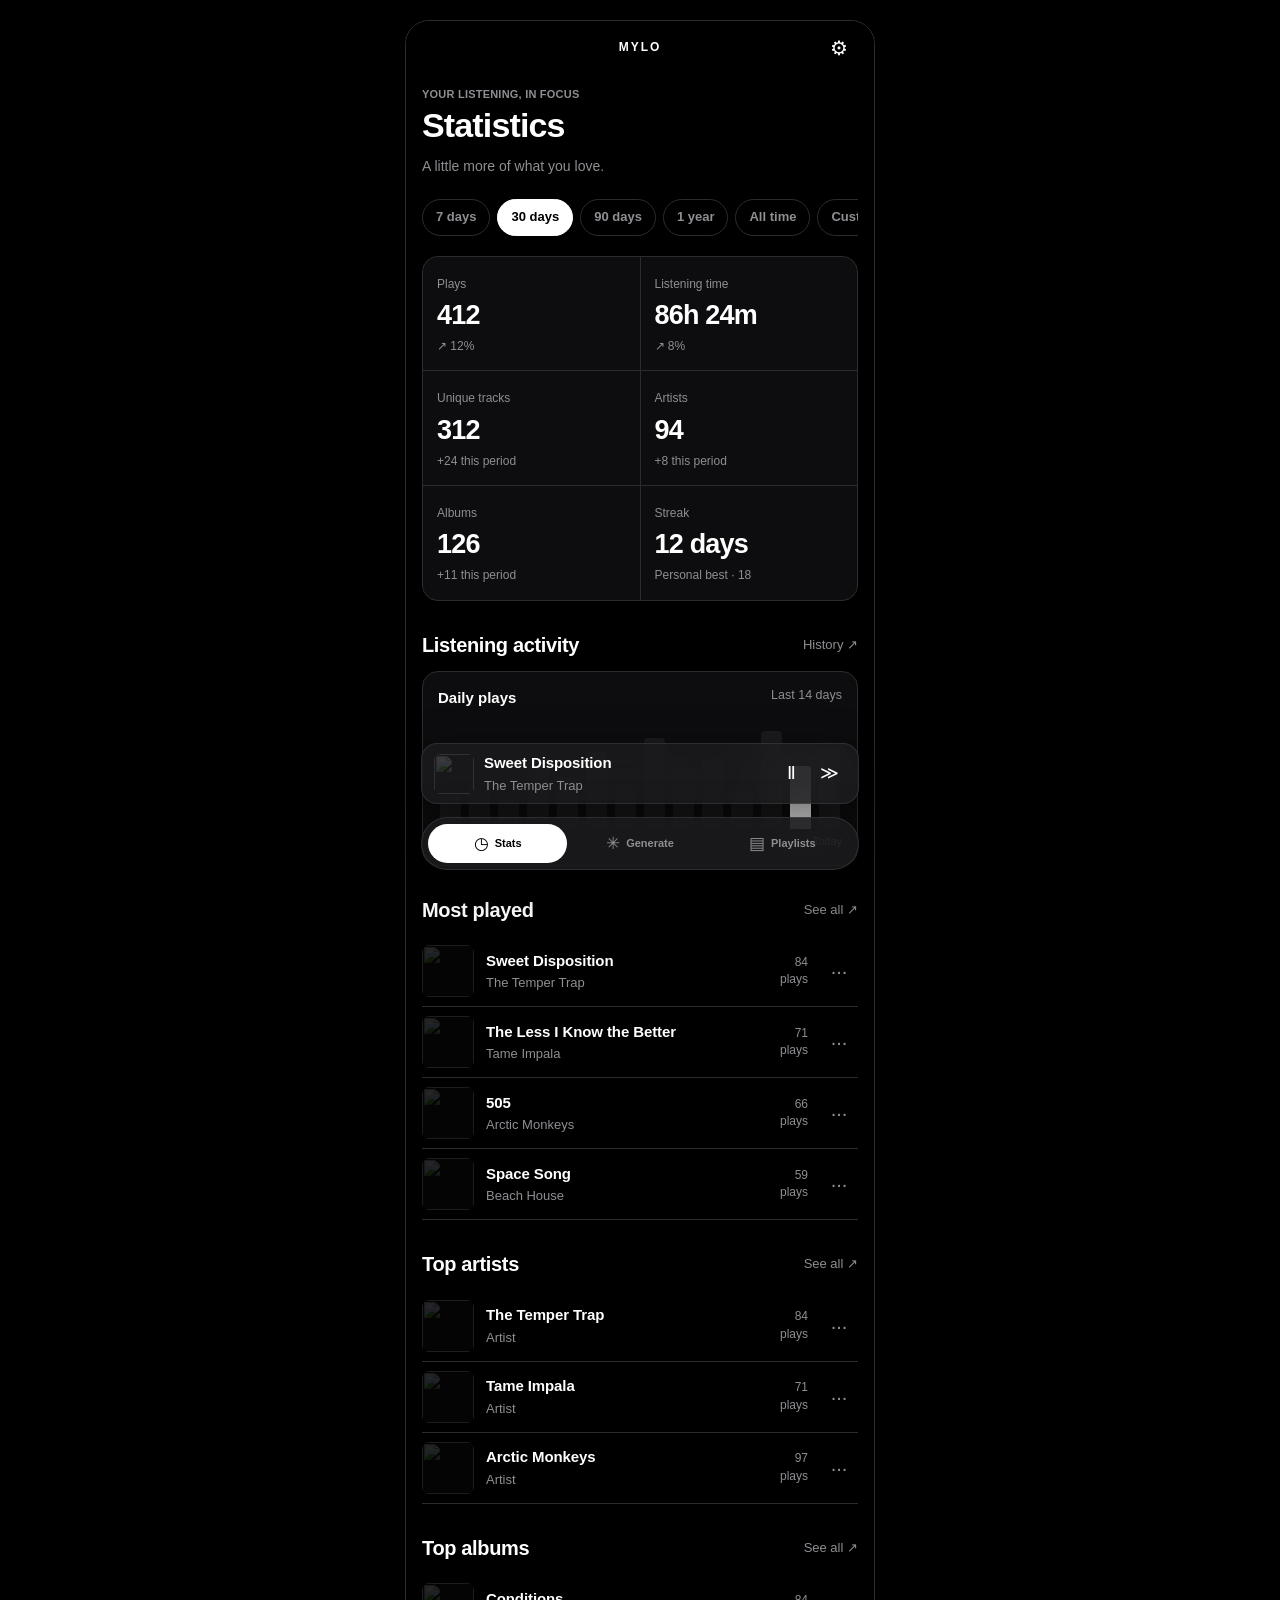
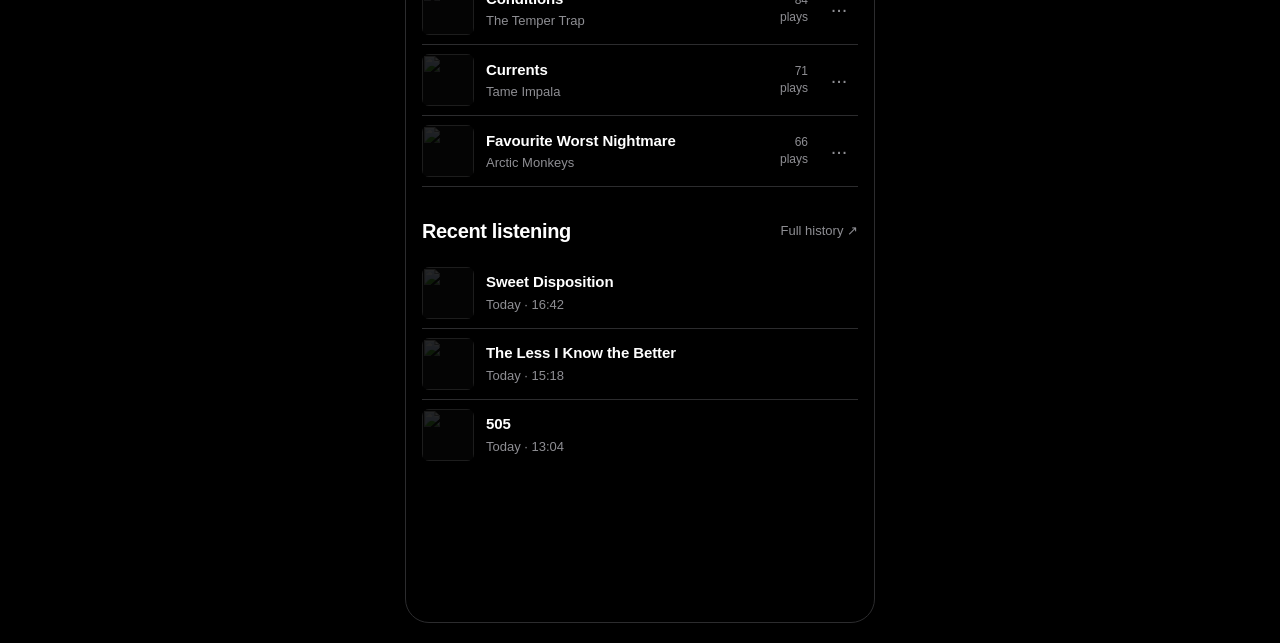
==== commit 27d9991f: "fix(prototype): simplify native history date controls" ====
--- a/prototype/scrobble/index.html
+++ b/prototype/scrobble/index.html
@@ -57,7 +57,7 @@
 function header(){let root=["stats","generate","playlists"].includes(state.page);return '<header class="top"><button class="iconbtn" onclick="back()" style="visibility:'+(root?"hidden":"visible")+'">‹</button><span class="brand">MYLO</span><button class="iconbtn" onclick="push(\'settings\')">⚙</button></header>'}
 function stats(){let total=state.period==="7 days"?128:state.period==="90 days"?1328:state.period==="1 year"?4892:state.period==="All time"?12480:412;return '<div class="eyebrow">YOUR LISTENING, IN FOCUS</div><h1 class="h1">Statistics</h1><p class="sub">A little more of what you love.</p><div class="pills" style="margin:20px 0 14px">'+["7 days","30 days","90 days","1 year","All time","Custom"].map(p=>'<button class="pill '+(state.period===p?'active':'')+'" onclick="period(\''+p+'\')">'+p+'</button>').join('')+'</div><div class="stats">'+[['Plays',total.toLocaleString(),'↗ 12%','tracks'],['Listening time','86h 24m','↗ 8%','time'],['Unique tracks','312','+24 this period','tracks'],['Artists','94','+8 this period','artists'],['Albums','126','+11 this period','albums'],['Streak','12 days','Personal best · 18','history']].map((m,i)=>'<button class="metric" onclick="metric('+i+')"><span>'+m[0]+'</span><strong>'+m[1]+'</strong><span>'+m[2]+'</span></button>').join('')+'</div><div class="section"><h2>Listening activity</h2><button class="link" onclick="push(\'history\')">History ↗</button></div><div class="panel"><div style="display:flex;justify-content:space-between"><b>Daily plays</b><small class="muted">Last 14 days</small></div><div class="chart">'+[32,46,28,65,50,74,42,88,58,68,37,95,61,78].map((v,i)=>'<div class="bar '+(i===12?'sel':'')+'" style="height:'+v+'%" onclick="toast(\''+(i+1)+' days ago · '+v+' plays\')"></div>').join('')+'</div><div class="chartlabels"><span>14 days ago</span><span>Today</span></div></div><div class="section"><h2>Most played</h2><button class="link" onclick="push(\'toptracks\')">See all ↗</button></div>'+tracks.slice(0,4).map((t,i)=>row(t,i)).join('')+'<div class="section"><h2>Top artists</h2><button class="link" onclick="push(\'topartists\')">See all ↗</button></div>'+artists.slice(0,3).map((t,i)=>row(t,i,"artist")).join('')+'<div class="section"><h2>Top albums</h2><button class="link" onclick="push(\'topalbums\')">See all ↗</button></div>'+albums.slice(0,3).map((t,i)=>row(t,i,"album")).join('')+'<div class="section"><h2>Recent listening</h2><button class="link" onclick="push(\'history\')">Full history ↗</button></div>'+tracks.slice(0,3).map((t,i)=>'<div class="row" onclick="openItem(\'track\','+t.id+')">'+img(t.art)+'<div class="meta"><b>'+t.t+'</b><small>'+t.date+'</small></div></div>').join('')}
 function listPage(kind){let data=kind==="toptracks"?tracks:kind==="topartists"?artists:albums;let q=state.search.toLowerCase();data=data.filter(x=>(x.t||x.name).toLowerCase().includes(q)||(x.a||x.artist||"").toLowerCase().includes(q));if(state.sort==="A–Z")data=[...data].sort((a,b)=>(a.t||a.name).localeCompare(b.t||b.name));else data=[...data].sort((a,b)=>(b.plays||0)-(a.plays||0));let title=kind==="toptracks"?"Top tracks":kind==="topartists"?"Top artists":"Top albums";return '<div class="eyebrow">STATISTICS</div><h1 class="h1">'+title+'</h1><input class="search" placeholder="Search '+title.toLowerCase()+'" value="'+state.search+'" oninput="state.search=this.value;render()"><div class="pills"><button class="pill active" onclick="state.sort=\'Plays\';render()">Most played</button><button class="pill" onclick="state.sort=\'A–Z\';render()">A–Z</button><button class="pill" onclick="toast(\'Period: \'+state.period)">Period · '+state.period+'</button></div>'+data.map((x,i)=>row(x,i,kind==="toptracks"?"track":kind==="topartists"?"artist":"album")).join('')}
-function historyPage(){return '<div class="eyebrow">LISTENING HISTORY</div><h1 class="h1">History</h1><div class="pills" style="margin:16px 0 10px"><button class="pill active" onclick="toast(\'Year · 2026\')">2026 ▾</button><button class="pill" onclick="toast(\'Month · November\')">November ▾</button><button class="pill" onclick="showSheet(\'Choose date\',\'<div class=\\'field\\'><label>Date</label><input type=\\'date\\' onchange=\\'toast(\\\"Date selected\\');closeSheet()\\'></div>\')">Choose day ▾</button></div><input class="search" placeholder="Search history" oninput="state.search=this.value;render()"><div class="section"><h2>Today</h2><small class="muted">18 November</small></div>'+tracks.filter(t=>t.date.startsWith("Today")&&(!state.search||t.t.toLowerCase().includes(state.search.toLowerCase())||t.a.toLowerCase().includes(state.search.toLowerCase()))).map(t=>'<div class="row" onclick="openItem(\'track\','+t.id+')">'+img(t.art)+'<div class="meta"><b>'+t.t+'</b><small>'+t.a+'</small></div><small class="right">'+t.date.split("·")[1]+'</small><button class="iconbtn" onclick="event.stopPropagation();actions(\'track\','+t.id+')">···</button></div>').join('')+'<div class="section"><h2>Yesterday</h2><small class="muted">17 November</small></div>'+tracks.filter(t=>t.date.startsWith("Yesterday")&&(!state.search||t.t.toLowerCase().includes(state.search.toLowerCase())||t.a.toLowerCase().includes(state.search.toLowerCase()))).map(t=>'<div class="row" onclick="openItem(\'track\','+t.id+')">'+img(t.art)+'<div class="meta"><b>'+t.t+'</b><small>'+t.a+'</small></div><small class="right">'+t.date.split("·")[1]+'</small><button class="iconbtn" onclick="event.stopPropagation();actions(\'track\','+t.id+')">···</button></div>').join('')+'<div class="section"><h2>Earlier</h2></div>'+tracks.filter(t=>!t.date.startsWith("Today")&&!t.date.startsWith("Yesterday")&&(!state.search||t.t.toLowerCase().includes(state.search.toLowerCase())||t.a.toLowerCase().includes(state.search.toLowerCase()))).map(t=>'<div class="row" onclick="openItem(\'track\','+t.id+')">'+img(t.art)+'<div class="meta"><b>'+t.t+'</b><small>'+t.a+'</small></div><small class="right">'+t.date+'</small><button class="iconbtn" onclick="event.stopPropagation();actions(\'track\','+t.id+')">···</button></div>').join('')}
+function historyPage(){return '<div class="eyebrow">LISTENING HISTORY</div><h1 class="h1">History</h1><div class="pills" style="margin:16px 0 10px"><button class="pill active" onclick="toast(\'Year · 2026\')">2026 ▾</button><button class="pill" onclick="toast(\'Month · November\')">November ▾</button></div><input class="search" type="date" aria-label="Filter by date" onchange="state.selectedDate=this.value;toast(\'Date filter updated\')"><input class="search" placeholder="Search history" oninput="state.search=this.value;render()"><div class="section"><h2>Today</h2><small class="muted">18 November</small></div>'+tracks.filter(t=>t.date.startsWith("Today")&&(!state.search||t.t.toLowerCase().includes(state.search.toLowerCase())||t.a.toLowerCase().includes(state.search.toLowerCase()))).map(t=>'<div class="row" onclick="openItem(\'track\','+t.id+')">'+img(t.art)+'<div class="meta"><b>'+t.t+'</b><small>'+t.a+'</small></div><small class="right">'+t.date.split("·")[1]+'</small><button class="iconbtn" onclick="event.stopPropagation();actions(\'track\','+t.id+')">···</button></div>').join('')+'<div class="section"><h2>Yesterday</h2><small class="muted">17 November</small></div>'+tracks.filter(t=>t.date.startsWith("Yesterday")&&(!state.search||t.t.toLowerCase().includes(state.search.toLowerCase())||t.a.toLowerCase().includes(state.search.toLowerCase()))).map(t=>'<div class="row" onclick="openItem(\'track\','+t.id+')">'+img(t.art)+'<div class="meta"><b>'+t.t+'</b><small>'+t.a+'</small></div><small class="right">'+t.date.split("·")[1]+'</small><button class="iconbtn" onclick="event.stopPropagation();actions(\'track\','+t.id+')">···</button></div>').join('')+'<div class="section"><h2>Earlier</h2></div>'+tracks.filter(t=>!t.date.startsWith("Today")&&!t.date.startsWith("Yesterday")&&(!state.search||t.t.toLowerCase().includes(state.search.toLowerCase())||t.a.toLowerCase().includes(state.search.toLowerCase()))).map(t=>'<div class="row" onclick="openItem(\'track\','+t.id+')">'+img(t.art)+'<div class="meta"><b>'+t.t+'</b><small>'+t.a+'</small></div><small class="right">'+t.date+'</small><button class="iconbtn" onclick="event.stopPropagation();actions(\'track\','+t.id+')">···</button></div>').join('')}
 function detail(kind){let t=state.item||tracks[0],isTrack=kind==="track";let name=isTrack?t.t:t.name,sub=isTrack?t.a:(kind==="artist"?"Artist":t.artist);let art=t.art||tracks[0].art;let related=isTrack?tracks.filter(x=>x.a===t.a):tracks.filter(x=>kind==="artist"?x.a===name:x.al===name);return '<div class="eyebrow">LIBRARY / '+kind.toUpperCase()+'</div><div class="hero">'+img(art,'art big')+'<div><h1>'+name+'</h1><div class="sub">'+sub+'</div><div class="sub" style="margin-top:7px">'+(t.plays||60)+' plays · '+(t.dur||"3:54")+'</div></div></div><div class="actions"><button class="primary" onclick="play('+(t.id||1)+')">▶ Play</button><button class="secondary" onclick="toast(\'Shuffling '+name+'\')">Shuffle</button><button class="secondary" onclick="toast(\'Added to queue\')">＋ Queue</button></div><div class="stats"><div class="metric"><span>Total plays</span><strong>'+(t.plays||60)+'</strong></div><div class="metric"><span>Listening time</span><strong>4h 32m</strong></div></div><div class="section"><h2>'+(isTrack?"Listening history":"Top tracks")+'</h2></div>'+related.map((x,i)=>row(x,i)).join('')+'<div class="panel" style="margin-top:20px"><span class="muted">First played</span><b style="float:right">Jan 12, 2025</b><hr style="border:0;border-top:1px solid var(--line);margin:14px 0"><span class="muted">Last played</span><b style="float:right">Today</b></div>'}
 function generate(){let g=state.gen;return '<div class="eyebrow">MADE FROM YOUR LISTENS</div><h1 class="h1">Generate</h1><p class="sub">A playlist that sounds like you.</p><div class="step">'+[0,1,2,3].map(i=>'<i class="'+(state.step>=i?'on':'')+'"></i>').join('')+'</div>'+ (state.step===0?'<h2>Choose a source</h2><p class="sub">Start with the part of your library you want to explore.</p>'+["Listening history","Most played tracks","Favourite tracks","Favourite artists","Favourite albums","Existing playlists","Manually selected tracks"].map((x,i)=>'<button class="tile" style="width:100%;min-height:0;margin:5px 0" onclick="state.gen.source=\''+x+'\';state.step=1;render()"><b>'+(i+1)+'. '+x+'</b><small>'+(i===0?"Build from everything you have listened to":i===1?"Your most replayed tracks":"Use your saved "+x.toLowerCase())+'</small></button>').join(''):'')+(state.step===1?'<h2>Choose a recipe</h2><p class="sub">A starting point. You can tune the result next.</p>'+["Personal favourites","Forgotten favourites","Daily mix","Artist-focused mix","Discovery mix","Similar tracks","Time-period mix","Listening-history mix"].map((x,i)=>'<button class="tile" style="width:100%;min-height:0;margin:5px 0" onclick="state.gen.recipe=\''+x+'\';state.step=2;render()"><b>'+x+'</b><small>'+["Your most-loved tracks, balanced across artists.","Loved before, missing from recent rotation.","A fresh set for today.","Go deeper with artists you return to.","A little unfamiliar, still your taste.","Find adjacent sounds from familiar tracks.","A snapshot from a chosen era.","A mix shaped by a listening period."][i]+'</small></button>').join(''):'')+(state.step===2?'<h2>Shape your mix</h2><div class="field"><label>Playlist name</label><input id="gname" value="'+g.name+'"></div><div class="field"><label>Tracks · '+g.count+'</label><input type="range" min="10" max="60" step="5" value="'+g.count+'" oninput="state.gen.count=+this.value;this.previousElementSibling.textContent=&quot;Tracks · &quot;+this.value"></div><div class="field"><label>Date range</label><select onchange="state.gen.range=this.value"><option>Last 90 days</option><option>Last 30 days</option><option>All time</option><option>Last year</option></select></div><div class="field"><label>Familiarity · '+g.diversity+'%</label><input type="range" min="0" max="100" value="'+g.diversity+'" oninput="state.gen.diversity=+this.value;this.previousElementSibling.textContent=&quot;Familiarity · &quot;+this.value+&quot;%&quot;"></div><div class="field"><label>Discovery · '+g.discovery+'%</label><input type="range" min="0" max="100" value="'+g.discovery+'" oninput="state.gen.discovery=+this.value;this.previousElementSibling.textContent=&quot;Discovery · &quot;+this.value+&quot;%&quot;"></div><label class="switchrow">Exclude duplicates <input type="checkbox" checked></label><label class="switchrow">Exclude recently played <input type="checkbox" checked></label><button class="primary" style="width:100%;margin-top:20px" onclick="state.gen.name=document.getElementById(&quot;gname&quot;).value||&quot;My mix&quot;;state.step=3;runGeneration()">Generate playlist</button>':'')+(state.step===3?'<div class="panel"><div class="eyebrow">YOUR MIX IS READY</div><h2>'+g.name+'</h2><p class="sub">'+g.source+' · '+g.recipe+'</p><div class="progress"><span id="genbar" style="width:100%"></span></div><b>20 tracks selected</b><p class="sub">A balanced mix based on your listening patterns.</p></div>'+tracks.slice(0,6).map((t,i)=>row(t,i)).join('')+'<div class="actions"><button class="primary" onclick="saveGenerated()">Save playlist</button><button class="secondary" onclick="state.step=2;render()">Adjust</button><button class="secondary" onclick="runGeneration()">Regenerate</button></div>':'')+'<div class="actions">'+(state.step>0&&state.step<3?'<button class="secondary" onclick="state.step--;render()">Back</button>':'')+'</div>'}
 function runGeneration(){state.genStatus="running";state.genProgress=0;state.step=3;render();let timer=setInterval(()=>{if(state.genStatus!=="running"){clearInterval(timer);return}state.genProgress=Math.min(100,state.genProgress+20);if(state.genProgress>=100)state.genStatus="done";render()},240)} function cancelGeneration(){state.genStatus="cancelled";state.step=2;render();toast("Generation cancelled")} function saveEditor(){let p=state.playlists.find(x=>x.id===state.playlistId);p.name=$("#editname").value.trim()||p.name;p.desc=$("#editdesc").value;back();toast("Changes saved")}
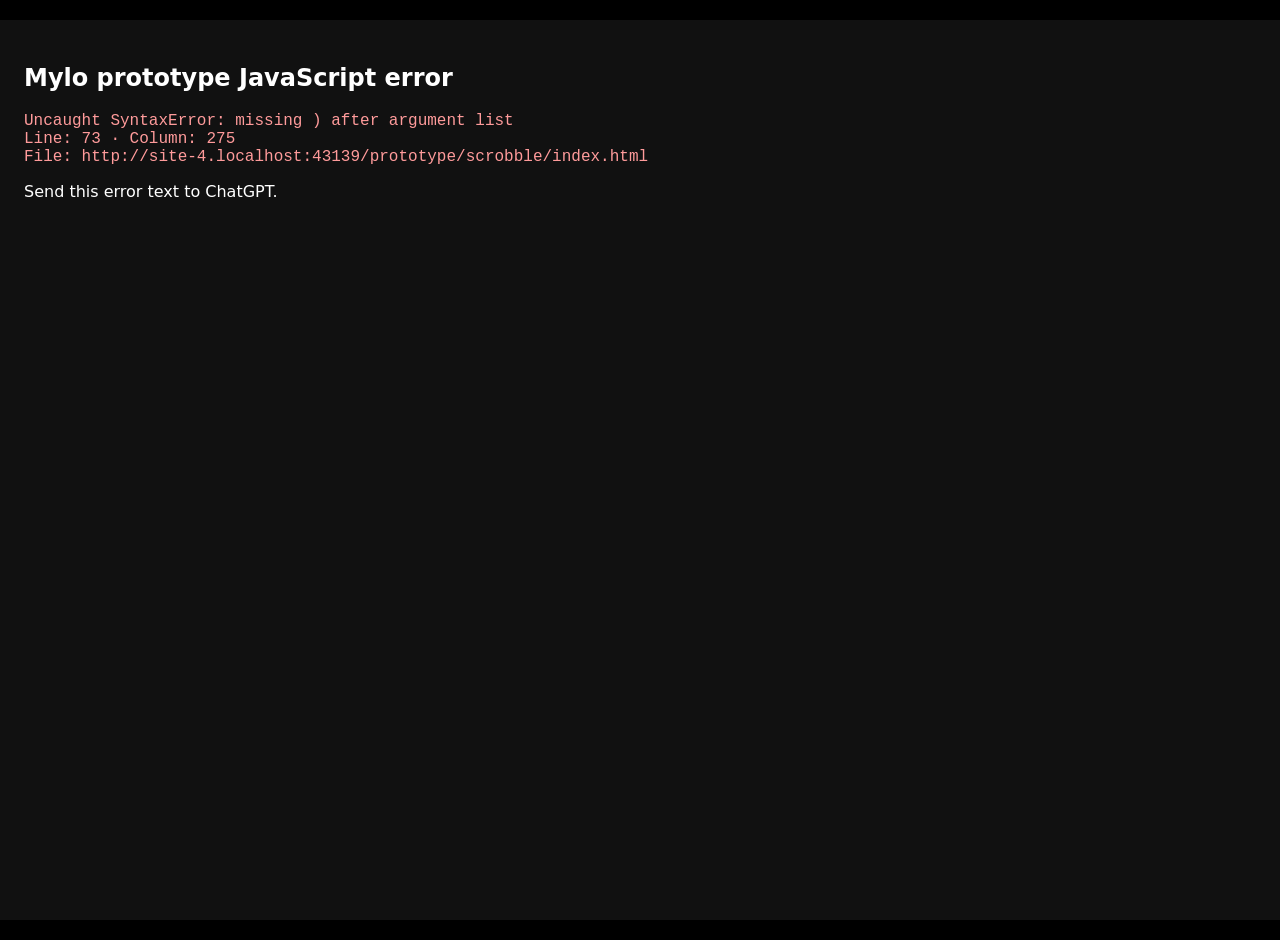
==== commit 61a06dcc: "refine(prototype): mirror native Mylo scrobbling settings" ====
--- a/prototype/scrobble/index.html
+++ b/prototype/scrobble/index.html
@@ -41,7 +41,7 @@
 {id:8,t:"My Love Mine All Mine",a:"Mitski",al:"The Land Is Inhospitable",plays:28,dur:"2:17",mins:64,art:"https://images.unsplash.com/photo-1483412033650-1015d9137f76?w=500",date:"Mon · 18:32"}];
 const artists=[...new Map(tracks.map(t=>[t.a,{name:t.a,art:t.art,plays:tracks.filter(x=>x.a===t.a).reduce((s,x)=>s+x.plays,0)}])).values()];
 const albums=[...new Map(tracks.map(t=>[t.al,{name:t.al,artist:t.a,art:t.art,plays:t.plays}])).values()];
-let state={tab:"stats",page:"stats",stack:[],tabPages:{stats:{page:"stats",stack:[]},generate:{page:"generate",stack:[]},playlists:{page:"playlists",stack:[]}},period:"30 days",search:"",sort:"Plays",theme:"dark",glass:true,mini:false,playing:tracks[0],queue:[],favs:new Set([1,4]),playlists:[{id:1,name:"Late night loop",desc:"For the hours after midnight.",ids:[4,5,6],generated:false},{id:2,name:"On repeat",desc:"The songs that stay.",ids:[1,2,3],generated:false}],draft:null,gen:{source:"Listening history",recipe:"Personal favourites",count:20,name:"Your next repeat",range:"Last 90 days",diversity:65,discovery:35},step:0,modal:null,toast:"",filter:"All"};
+let state={tab:"stats",page:"stats",stack:[],tabPages:{stats:{page:"stats",stack:[]},generate:{page:"generate",stack:[]},playlists:{page:"playlists",stack:[]}},period:"30 days",search:"",sort:"Plays",theme:"dark",glass:true,mini:false,scrobble:{listenBrainz:false,lastfm:false,lastfmTracks:true,lastfmArtist:true,lastfmNowPlaying:true,listenBrainzArtist:true,minDuration:30,delayPercent:50,maxDelay:120},playing:tracks[0],queue:[],favs:new Set([1,4]),playlists:[{id:1,name:"Late night loop",desc:"For the hours after midnight.",ids:[4,5,6],generated:false},{id:2,name:"On repeat",desc:"The songs that stay.",ids:[1,2,3],generated:false}],draft:null,gen:{source:"Listening history",recipe:"Personal favourites",count:20,name:"Your next repeat",range:"Last 90 days",diversity:65,discovery:35},step:0,modal:null,toast:"",filter:"All"};
 const $=s=>document.querySelector(s),app=$("#app");
 function push(page,data={}){state.stack.push({page:state.page,tab:state.tab});state.page=page;Object.assign(state,data);render()}
 function back(){if(state.modal){state.modal=null;render();return}let p=state.stack.pop();if(p){state.page=p.page;state.tab=p.tab;render()}else if(state.page!=="home"){state.page="home";render()}else toast("You're at the start")}
@@ -70,7 +70,18 @@
 function moveTrack(i,d){let p=state.playlists.find(x=>x.id===state.playlistId),j=i+d;if(j<0||j>=p.ids.length)return;[p.ids[i],p.ids[j]]=[p.ids[j],p.ids[i]];render()}
 function removeTrack(id){let p=state.playlists.find(x=>x.id===state.playlistId);p.ids=p.ids.filter(x=>x!==id);render();toast("Track removed")}
 function addTracks(){return '<div class="eyebrow">YOUR LIBRARY</div><h1 class="h1">Add tracks</h1><input class="search" placeholder="Search tracks" oninput="state.search=this.value;render()">'+tracks.filter(t=>!state.search||t.t.toLowerCase().includes(state.search.toLowerCase())).map(t=>'<label class="row">'+img(t.art)+'<div class="meta"><b>'+t.t+'</b><small>'+t.a+'</small></div><input type="checkbox" value="'+t.id+'" '+(state.playlists.find(p=>p.id===state.playlistId).ids.includes(t.id)?'disabled':'')+'></label>').join('')+'<button class="primary" style="width:100%;margin-top:18px" onclick="let p=state.playlists.find(p=>p.id===state.playlistId);document.querySelectorAll(\'input[type=checkbox]:checked\').forEach(x=>{let id=+x.value;if(!p.ids.includes(id))p.ids.push(id)});back();toast(\'Tracks added\')">Add selected</button>'}
-function settings(){return '<div class="eyebrow">PREFERENCES</div><h1 class="h1">Scrobble settings</h1><p class="sub">Make this space feel like yours.</p><div class="section"><h2>Appearance</h2></div><div class="panel"><div class="switchrow">Light theme <input type="checkbox" '+(state.theme==="light"?"checked":"")+' onchange="state.theme=this.checked?\'light\':\'dark\';document.documentElement.classList.toggle(\'light\',this.checked)"></div><div class="switchrow">Glass surfaces <input type="checkbox" '+(state.glass?"checked":"")+' onchange="state.glass=this.checked;document.documentElement.style.setProperty(\'--glass\',this.checked?(state.theme===\'light\'?\'rgba(255,255,255,.78)\':\'rgba(30,30,35,.76)\'):(state.theme===\'light\'?\'#fff\':\'#19191c\'))"></div><div class="switchrow">Reduce motion <input type="checkbox" onchange="document.documentElement.style.setProperty(\'--motion\',this.checked?\'0\':\'1\');toast(\'Motion preference updated\')"></div></div>'+[['Statistics','Default period','30 days'],['Statistics','Default destination','Statistics'],['Generation','Default source','Listening history'],['Generation','Default track count','20'],['Generation','Exclude duplicates','On'],['Playlists','Default sorting','Recently updated'],['Playlists','Confirm deletion','On'],['History','Group listens by','Day']].map(x=>'<div class="switchrow" onclick="showSheet(\''+x[1]+'\',\'<p>Current: '+x[2]+'</p><button class=secondary onclick=\'closeSheet()\'>Done</button>\')"><div><b>'+x[1]+'</b><small>'+x[0]+'</small></div><span class="muted">'+x[2]+'　›</span></div>').join('')+'<div class="section"><h2>Data & privacy</h2></div><div class="panel"><p class="sub">This prototype uses local sample data only. No listening activity is sent to a service.</p><button class="danger" onclick="showSheet(\'Clear prototype data?\',\'<p>This resets playlists and session changes.</p><button class=danger onclick=\'state.playlists=[];state.favs.clear();closeSheet();toast(\'Prototype data cleared\')\'>Clear data</button>\')">Clear prototype data</button></div>'}
+function connectScrobble(provider){let key=provider==="Last.fm"?"lastfm":"listenBrainz";showSheet("Connect "+provider,'<p>Authentication is represented as a preview only. No account credentials are collected or sent.</p><button class="primary" onclick="state.scrobble.'+key+'=true;closeSheet();toast(\\'Demo connection enabled\\')">Preview connected state</button>')}
+function settings(){let s=state.scrobble;return `
+<div class="eyebrow">ACCOUNT & SCROBBLING</div><h1 class="h1">Scrobbling</h1><p class="sub">Connect the services that keep track of what you listen to.</p>
+<div class="section"><h2>Services</h2></div><div class="panel">
+<div class="row"><div class="meta"><b>Last.fm</b><small>${s.lastfm?"Connected · Preview session":"Not connected"}</small></div><button class="secondary" onclick="connectScrobble('Last.fm')">${s.lastfm?"Reconnect":"Connect"}</button></div>
+<div class="row"><div class="meta"><b>ListenBrainz</b><small>${s.listenBrainz?"Connected · Preview session":"Not connected"}</small></div><button class="secondary" onclick="connectScrobble('ListenBrainz')">${s.listenBrainz?"Reconnect":"Connect"}</button></div>
+${s.lastfm?`<div class="switchrow"><div><b>Scrobble tracks</b><small>Send completed listens to Last.fm.</small></div><input type="checkbox" ${s.lastfmTracks?"checked":""} onchange="state.scrobble.lastfmTracks=this.checked"></div><div class="switchrow"><div><b>Primary artist only</b><small>Use the primary artist when scrobbling.</small></div><input type="checkbox" ${s.lastfmArtist?"checked":""} onchange="state.scrobble.lastfmArtist=this.checked"></div><div class="switchrow"><div><b>Now playing</b><small>Share the track currently playing.</small></div><input type="checkbox" ${s.lastfmNowPlaying?"checked":""} onchange="state.scrobble.lastfmNowPlaying=this.checked"></div>`:""}
+${s.listenBrainz?`<div class="switchrow"><div><b>Primary artist only</b><small>Use the primary artist for ListenBrainz.</small></div><input type="checkbox" ${s.listenBrainzArtist?"checked":""} onchange="state.scrobble.listenBrainzArtist=this.checked"></div>`:""}
+</div>
+<div class="section"><h2>Scrobble timing</h2></div>
+<div class="panel">${s.lastfm?`<div class="field"><label id="minDurationLabel">Minimum song duration · ${s.minDuration}s</label><input type="range" min="15" max="120" step="5" value="${s.minDuration}" oninput="state.scrobble.minDuration=+this.value;document.getElementById('minDurationLabel').textContent='Minimum song duration · '+this.value+'s'"></div><div class="field"><label id="delayLabel">Scrobble delay · ${s.delayPercent}%</label><input type="range" min="10" max="100" step="5" value="${s.delayPercent}" oninput="state.scrobble.delayPercent=+this.value;document.getElementById('delayLabel').textContent='Scrobble delay · '+this.value+'%'"></div><div class="field"><label id="maxDelayLabel">Maximum delay · ${s.maxDelay}s</label><input type="range" min="30" max="300" step="10" value="${s.maxDelay}" oninput="state.scrobble.maxDelay=+this.value;document.getElementById('maxDelayLabel').textContent='Maximum delay · '+this.value+'s'"></div>`:'<p class="sub">Connect Last.fm to configure minimum track duration and scrobble delay.</p>'}</div>
+<p class="footerhint">Prototype preview · Provider authentication and scrobble delivery are not connected.</p>`}
 function metric(i){if(i===0)push("toptracks");else if(i===1||i===5)push("history");else if(i===3)push("topartists");else if(i===4)push("topalbums");else push("toptracks")}
 function period(p){if(p==="Custom"){showSheet("Custom date range",'<div class="field"><label>From</label><input type="date" id="from"></div><div class="field"><label>To</label><input type="date" id="to"></div><button class="primary" onclick="state.period=\'Custom\';closeSheet();render()">Apply range</button>')}else{state.period=p;render()}}
 function sharePlaylist(){toast("Share sheet · copied playlist summary")}
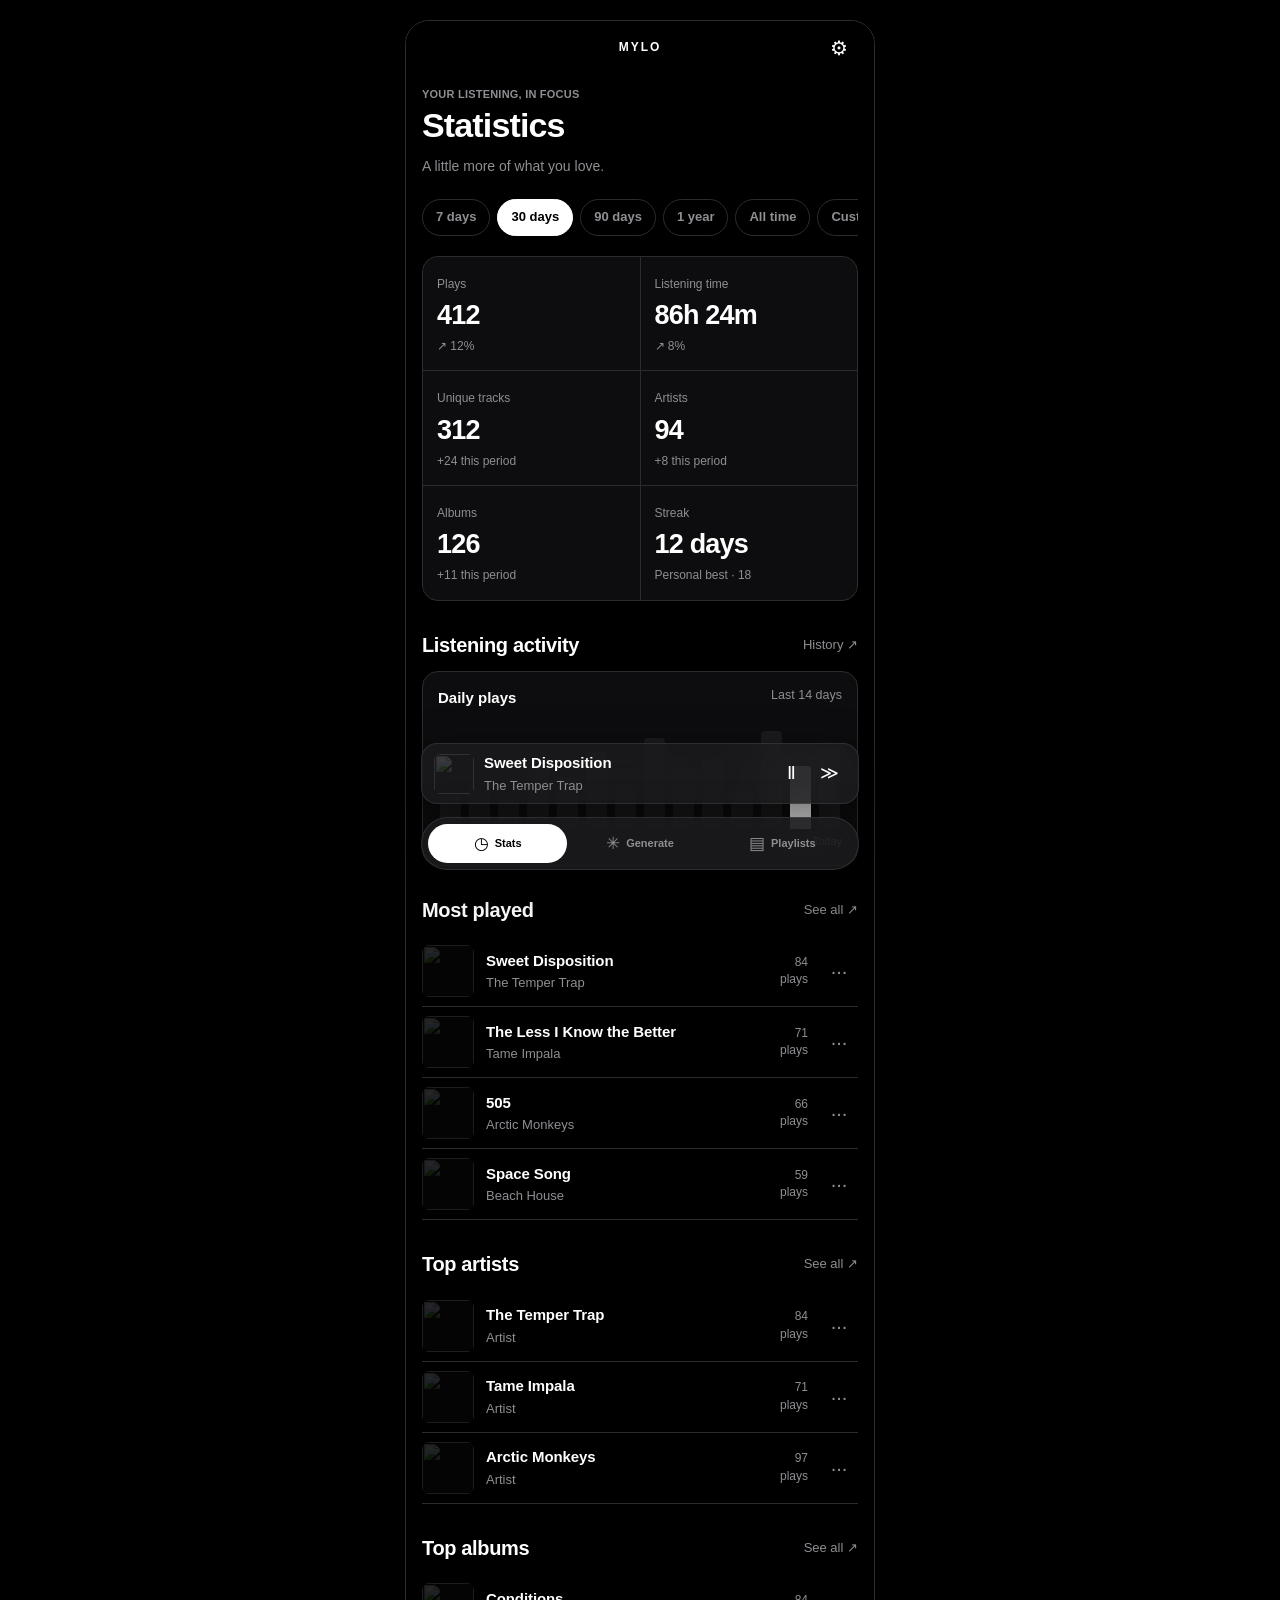
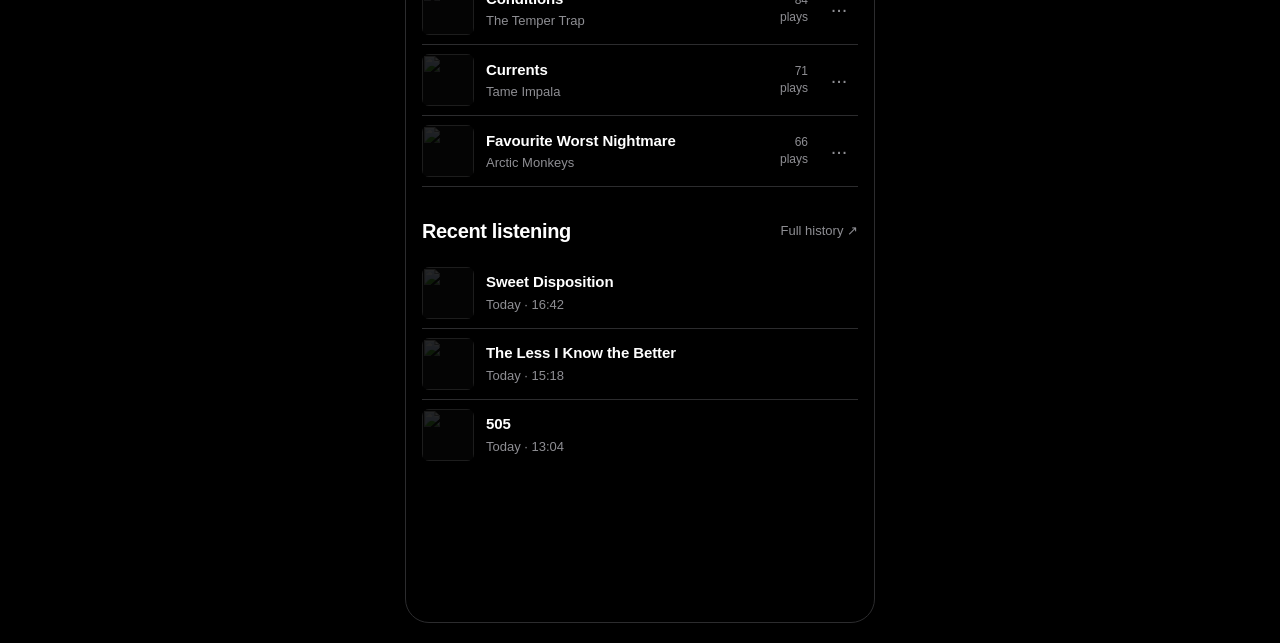
==== commit 81a79094: "fix(prototype): correct scrobbling settings handler escaping" ====
--- a/prototype/scrobble/index.html
+++ b/prototype/scrobble/index.html
@@ -70,7 +70,7 @@
 function moveTrack(i,d){let p=state.playlists.find(x=>x.id===state.playlistId),j=i+d;if(j<0||j>=p.ids.length)return;[p.ids[i],p.ids[j]]=[p.ids[j],p.ids[i]];render()}
 function removeTrack(id){let p=state.playlists.find(x=>x.id===state.playlistId);p.ids=p.ids.filter(x=>x!==id);render();toast("Track removed")}
 function addTracks(){return '<div class="eyebrow">YOUR LIBRARY</div><h1 class="h1">Add tracks</h1><input class="search" placeholder="Search tracks" oninput="state.search=this.value;render()">'+tracks.filter(t=>!state.search||t.t.toLowerCase().includes(state.search.toLowerCase())).map(t=>'<label class="row">'+img(t.art)+'<div class="meta"><b>'+t.t+'</b><small>'+t.a+'</small></div><input type="checkbox" value="'+t.id+'" '+(state.playlists.find(p=>p.id===state.playlistId).ids.includes(t.id)?'disabled':'')+'></label>').join('')+'<button class="primary" style="width:100%;margin-top:18px" onclick="let p=state.playlists.find(p=>p.id===state.playlistId);document.querySelectorAll(\'input[type=checkbox]:checked\').forEach(x=>{let id=+x.value;if(!p.ids.includes(id))p.ids.push(id)});back();toast(\'Tracks added\')">Add selected</button>'}
-function connectScrobble(provider){let key=provider==="Last.fm"?"lastfm":"listenBrainz";showSheet("Connect "+provider,'<p>Authentication is represented as a preview only. No account credentials are collected or sent.</p><button class="primary" onclick="state.scrobble.'+key+'=true;closeSheet();toast(\\'Demo connection enabled\\')">Preview connected state</button>')}
+function connectScrobble(provider){let key=provider==="Last.fm"?"lastfm":"listenBrainz";showSheet("Connect "+provider,'<p>Authentication is represented as a preview only. No account credentials are collected or sent.</p><button class="primary" onclick="state.scrobble.'+key+'=true;closeSheet();toast(\'Demo connection enabled\')">Preview connected state</button>')}
 function settings(){let s=state.scrobble;return `
 <div class="eyebrow">ACCOUNT & SCROBBLING</div><h1 class="h1">Scrobbling</h1><p class="sub">Connect the services that keep track of what you listen to.</p>
 <div class="section"><h2>Services</h2></div><div class="panel">
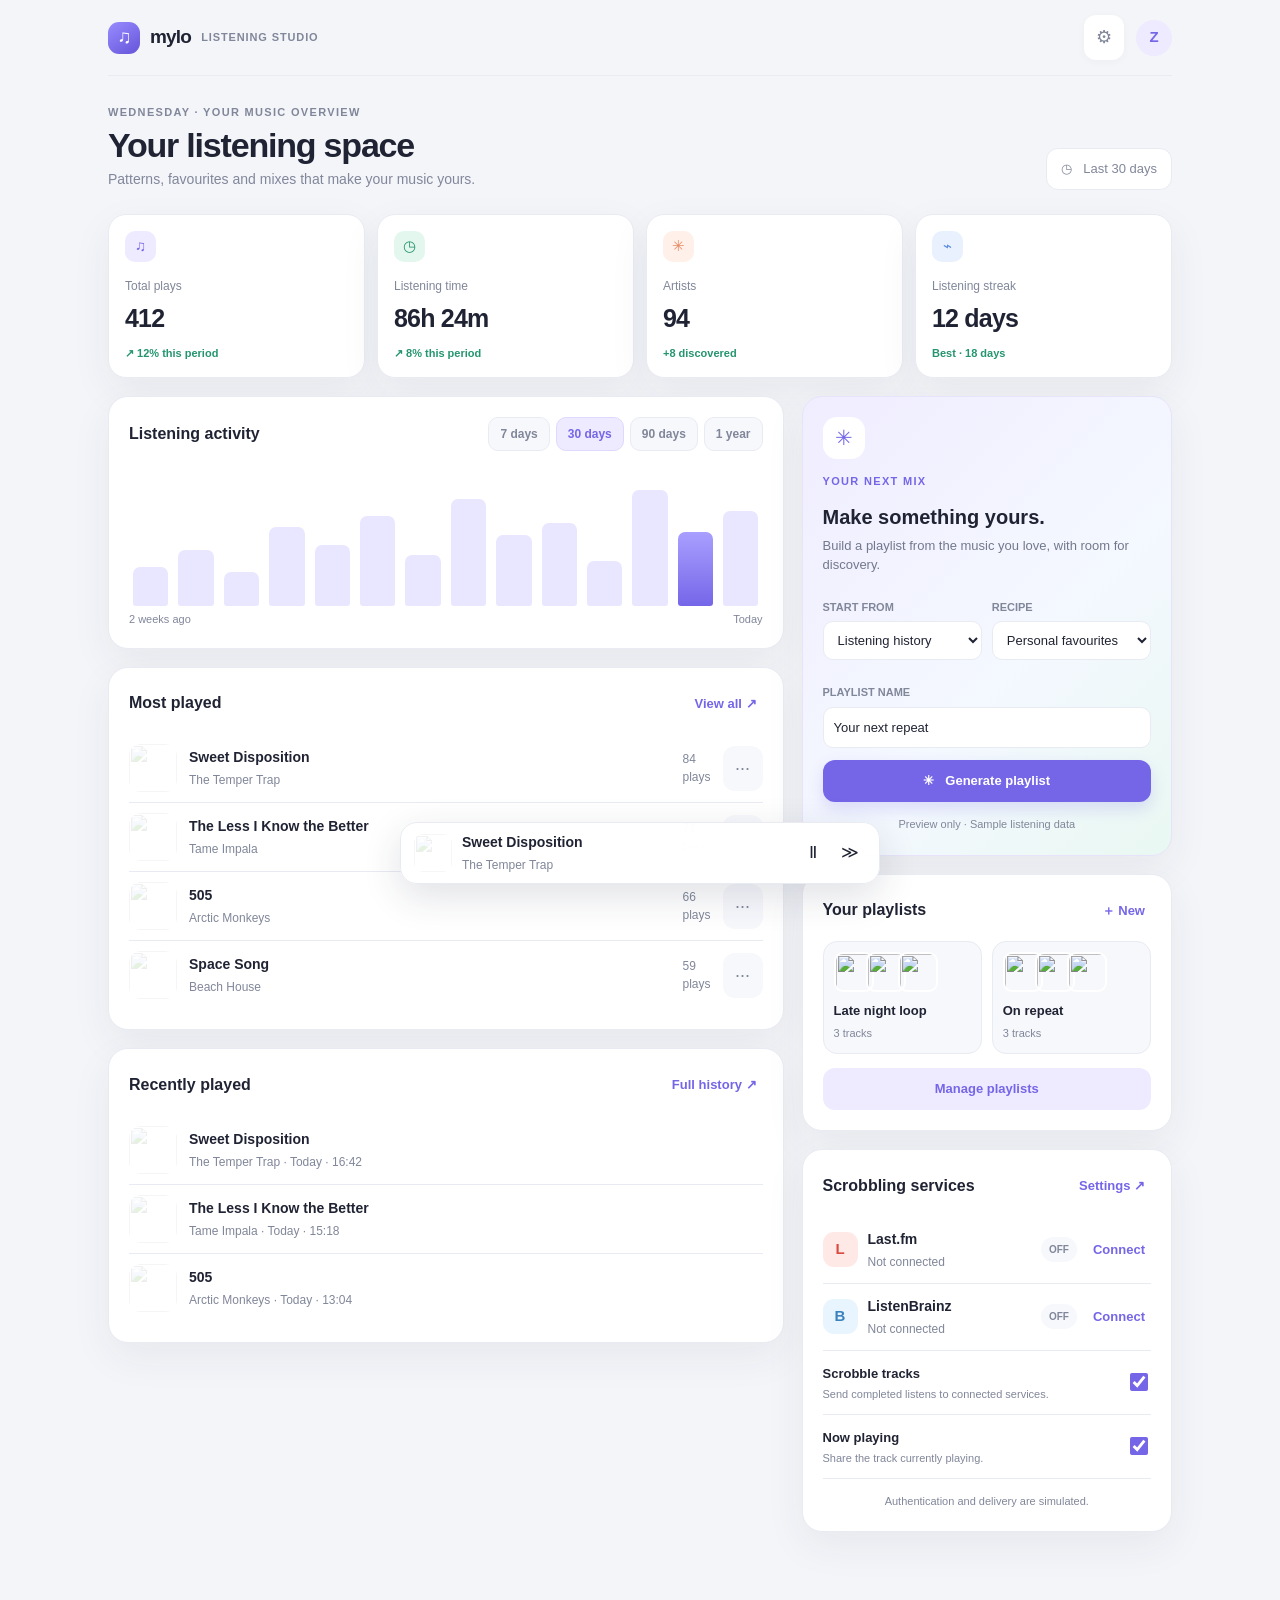
==== commit b73de359: "redesign(prototype): consolidate music tools into one dashboard" ====
--- a/prototype/scrobble/index.html
+++ b/prototype/scrobble/index.html
@@ -4,24 +4,8 @@
 <meta charset="utf-8"><meta name="viewport" content="width=device-width,initial-scale=1,viewport-fit=cover"><meta name="theme-color" content="#111113">
 <title>MYLO — Scrobble Studio</title>
 <style>
-:root{color-scheme:dark;--bg:#000;--panel:#0d0d0f;--panel2:#1c1c1e;--text:#fff;--muted:#8e8e93;--line:#2c2c2e;--accent:#fff;--good:#8bd5a8;--danger:#ff453a;--r:18px;--glass:rgba(28,28,30,.82);--shadow:0 12px 40px #0009;font:15px/1.42 -apple-system,BlinkMacSystemFont,"SF Pro Display","Segoe UI",sans-serif}
-:root.light{color-scheme:light;--bg:#fff;--panel:#f7f7f9;--panel2:#f2f2f7;--text:#000;--muted:#6e6e73;--line:#e5e5ea;--accent:#000;--glass:rgba(255,255,255,.84);--shadow:0 12px 36px #0002}
-*{box-sizing:border-box}html{background:var(--bg)}body{margin:0;background:var(--bg);color:var(--text);min-height:100vh;-webkit-font-smoothing:antialiased}button,input,select{font:inherit}button{cursor:pointer;color:inherit;-webkit-tap-highlight-color:transparent}button:focus-visible,input:focus-visible,select:focus-visible{outline:2px solid var(--muted);outline-offset:3px}.app{max-width:470px;min-height:100vh;margin:auto;padding:0 0 calc(126px + env(safe-area-inset-bottom));position:relative;background:var(--bg);overflow:hidden}
-.top{height:54px;display:flex;align-items:center;justify-content:space-between;padding:0 16px;position:sticky;top:0;z-index:5;background:color-mix(in srgb,var(--bg) 84%,transparent);backdrop-filter:blur(22px);-webkit-backdrop-filter:blur(22px)}.brand{font-weight:800;letter-spacing:.16em;font-size:12px}.iconbtn{border:0;background:transparent;padding:9px;border-radius:50%;font-size:20px;line-height:1;color:var(--text);min-width:38px;min-height:38px}.page{padding:12px 16px 26px;animation:in .2s ease}.eyebrow{font-size:11px;letter-spacing:.02em;text-transform:none;color:var(--muted);font-weight:600}.h1{font-size:34px;line-height:1.08;letter-spacing:-.85px;font-weight:800;margin:4px 0 7px}.sub{color:var(--muted);font-size:14px}.section{display:flex;align-items:center;justify-content:space-between;margin:28px 0 10px}.section h2{font-size:20px;letter-spacing:-.35px;font-weight:700;margin:0}.link{border:0;background:none;color:var(--muted);font-size:13px;padding:7px 0}
-.stats{display:grid;grid-template-columns:1fr 1fr;gap:1px;background:var(--line);border:1px solid var(--line);border-radius:16px;overflow:hidden}.metric{background:var(--panel);border:0;padding:15px 14px;text-align:left;min-height:104px}.metric strong{display:block;font-size:27px;line-height:1.15;letter-spacing:-.8px;margin:7px 0 3px;font-weight:750}.metric span{color:var(--muted);font-size:12px}.metric:active,.tile:active,.row:active{opacity:.72;transform:scale(.99)}
-.panel{background:var(--panel);border:1px solid var(--line);border-radius:16px;padding:15px}.chart{height:126px;display:flex;align-items:end;gap:8px;padding:17px 2px 5px}.bar{flex:1;border-radius:4px 4px 1px 1px;background:var(--panel2);min-height:8px;position:relative}.bar.sel{background:var(--text)}.chartlabels{display:flex;justify-content:space-between;color:var(--muted);font-size:11px}
-.pills{display:flex;gap:7px;overflow:auto;padding:2px 0 6px;scrollbar-width:none}.pills::-webkit-scrollbar{display:none}.pill{white-space:nowrap;border:1px solid var(--line);background:transparent;color:var(--muted);border-radius:99px;padding:8px 13px;font-size:13px;font-weight:550}.pill.active{background:var(--text);color:var(--bg);border-color:var(--text)}
-.row{display:flex;align-items:center;gap:12px;padding:9px 0;border-bottom:1px solid var(--line);cursor:pointer;transition:opacity .12s,transform .12s;min-height:66px}.row:last-child{border-bottom:0}.art{width:52px;height:52px;object-fit:cover;border-radius:7px;background:var(--panel2);flex:none}.art.big{width:132px;height:132px;border-radius:10px}.meta{min-width:0;flex:1}.meta b{display:block;white-space:nowrap;overflow:hidden;text-overflow:ellipsis;font-size:15px;font-weight:600;letter-spacing:-.1px}.meta small{display:block;color:var(--muted);font-size:13px;margin-top:3px}.right{color:var(--muted);font-size:12px;text-align:right;line-height:1.45}.row .iconbtn{color:var(--muted)}
-.nav{position:fixed;bottom:calc(10px + env(safe-area-inset-bottom));left:50%;transform:translateX(-50%);width:min(438px,calc(100% - 28px));z-index:8;background:var(--glass);backdrop-filter:blur(34px) saturate(1.4);-webkit-backdrop-filter:blur(34px) saturate(1.4);border:1px solid #ffffff18;border-radius:999px;padding:6px;display:flex;justify-content:space-around;gap:3px;box-shadow:var(--shadow)}.nav button{border:0;background:transparent;color:var(--muted);font-size:11px;display:flex;align-items:center;justify-content:center;gap:6px;min-width:0;flex:1;padding:11px 10px;border-radius:999px;font-weight:600}.nav button strong{font-size:17px;font-weight:500;line-height:1}.nav button.active{background:var(--text);color:var(--bg)}
-.mini{position:fixed;bottom:calc(76px + env(safe-area-inset-bottom));left:50%;transform:translateX(-50%);width:min(438px,calc(100% - 28px));z-index:7;background:var(--glass);backdrop-filter:blur(34px) saturate(1.4);-webkit-backdrop-filter:blur(34px) saturate(1.4);border:1px solid #ffffff18;border-radius:16px;padding:8px 12px;display:flex;align-items:center;gap:10px;box-shadow:var(--shadow)}.mini .art{width:40px;height:40px;border-radius:6px}.mini button{border:0;background:none;padding:7px;font-size:18px}
-.fab{position:fixed;right:max(calc((100vw - 430px)/2),22px);bottom:calc(148px + env(safe-area-inset-bottom));width:48px;height:48px;border:0;border-radius:50%;background:var(--text);color:var(--bg);font-size:22px;box-shadow:var(--shadow);z-index:6}
-.hero{display:flex;gap:16px;align-items:end;margin:20px 0}.hero .art{width:132px;height:132px;border-radius:10px}.hero h1{font-size:26px;line-height:1.08;letter-spacing:-.55px;margin:0 0 6px;font-weight:750}.actions{display:flex;gap:9px;margin:16px 0}.primary,.secondary,.danger{border:0;border-radius:99px;padding:11px 18px;font-size:14px;font-weight:650;min-height:42px}.primary{background:var(--text);color:var(--bg)}.secondary{background:var(--panel2);color:var(--text)}.danger{background:#8e2424;color:#fff}
-.search{width:100%;border:0;background:var(--panel2);border-radius:11px;padding:12px 14px;color:var(--text);margin:14px 0;font-size:15px}.tilegrid{display:grid;grid-template-columns:1fr 1fr;gap:1px;background:var(--line);border:1px solid var(--line);border-radius:16px;overflow:hidden}.tile{border:0;background:var(--panel);padding:15px;text-align:left;min-height:110px}.tile b{display:block;margin:10px 0 3px}.tile small{color:var(--muted)}
-.field{display:grid;gap:7px;margin:16px 0}.field label{font-size:13px;color:var(--muted)}.field input,.field select{background:var(--panel2);color:var(--text);border:1px solid var(--line);padding:12px;border-radius:11px;width:100%}.switchrow{display:flex;justify-content:space-between;align-items:center;padding:14px 0;border-bottom:1px solid var(--line)}.switchrow small{display:block;color:var(--muted);font-size:13px;margin-top:3px}.switchrow input{accent-color:var(--text);width:19px;height:19px}
-.sheetback{position:fixed;inset:0;background:#0009;z-index:20;display:flex;align-items:end;justify-content:center;backdrop-filter:blur(3px)}.sheet{width:min(470px,100%);max-height:84vh;overflow:auto;background:var(--panel);border:1px solid var(--line);border-bottom:0;border-radius:24px 24px 0 0;padding:22px 20px calc(26px + env(safe-area-inset-bottom));box-shadow:var(--shadow);animation:up .22s cubic-bezier(.2,.8,.2,1)}.sheet:before{content:"";display:block;width:36px;height:4px;border-radius:9px;background:var(--muted);opacity:.45;margin:-9px auto 18px}.sheet h2{margin:0 0 6px;font-size:22px;letter-spacing:-.4px}.sheet p{color:var(--muted);font-size:14px}.sheet .actions{flex-wrap:wrap}.toast{position:fixed;top:calc(64px + env(safe-area-inset-top));left:50%;transform:translateX(-50%);background:var(--text);color:var(--bg);border-radius:99px;padding:10px 16px;font-size:13px;z-index:30;box-shadow:var(--shadow);white-space:nowrap}
-.step{display:flex;gap:5px;margin:20px 0}.step i{height:3px;border-radius:8px;background:var(--line);flex:1}.step i.on{background:var(--text)}.progress{height:5px;background:var(--panel2);border-radius:10px;overflow:hidden;margin:16px 0}.progress span{display:block;height:100%;background:var(--text);width:0;transition:width .4s}.heat{display:grid;grid-template-columns:repeat(14,1fr);gap:4px}.heat i{aspect-ratio:1;border-radius:3px;background:var(--panel2)}.heat i:nth-child(4n),.heat i:nth-child(7n){background:#444}.heat i:nth-child(5n){background:#777}.empty{text-align:center;padding:38px 20px;color:var(--muted)}.empty b{display:block;color:var(--text);margin-bottom:6px}.muted{color:var(--muted)}.trackcover{width:100%;height:180px;object-fit:cover;border-radius:12px;margin:14px 0}.footerhint{font-size:12px;color:var(--muted);text-align:center;margin:25px 0 8px}
-@keyframes in{from{opacity:.35;transform:translateY(4px)}to{opacity:1;transform:none}}@keyframes up{from{transform:translateY(36px);opacity:.7}to{transform:none;opacity:1}}
-@media(min-width:650px){body{padding:20px 0}.app{border:1px solid var(--line);border-radius:24px;min-height:calc(100vh - 40px)}.nav{bottom:30px}.mini{bottom:96px}.fab{bottom:165px}}
+:root{color-scheme:light;--bg:#f4f5f9;--surface:#fff;--surface2:#f7f8fc;--ink:#202333;--muted:#81879a;--line:#e9ebf2;--violet:#7566e8;--violet2:#eeeaff;--shadow:0 14px 40px #252b4510;font:15px/1.5 Inter,-apple-system,BlinkMacSystemFont,"Segoe UI",sans-serif}
+*{box-sizing:border-box}html,body{margin:0;background:var(--bg);color:var(--ink);min-height:100%;scroll-behavior:smooth}button,input,select{font:inherit}button{cursor:pointer;color:inherit}.app{max-width:1120px;margin:auto;padding:0 28px 90px}.top{height:76px;display:flex;align-items:center;justify-content:space-between;position:sticky;top:0;z-index:10;background:#f4f5f9ed;backdrop-filter:blur(18px);border-bottom:1px solid var(--line)}.brand{font-size:19px;font-weight:850;letter-spacing:-.8px;display:flex;align-items:center;gap:10px}.brandmark{width:32px;height:32px;border-radius:11px;background:linear-gradient(145deg,#988cff,#6554d9);display:grid;place-items:center;color:#fff}.topright{display:flex;gap:12px;align-items:center}.avatar{width:36px;height:36px;border-radius:50%;background:var(--violet2);color:var(--violet);display:grid;place-items:center;font-weight:800}.iconbtn{border:0;background:#fff;padding:9px;border-radius:12px;font-size:18px;min-width:40px;min-height:40px;color:var(--muted);box-shadow:0 2px 10px #252b4508}.page{padding:28px 0}.welcome{display:flex;justify-content:space-between;align-items:end;margin-bottom:24px;gap:20px}.eyebrow{font-size:11px;letter-spacing:.12em;text-transform:uppercase;color:var(--muted);font-weight:800}.h1{font-size:34px;line-height:1.12;letter-spacing:-1.2px;font-weight:850;margin:5px 0}.sub{color:var(--muted);font-size:14px}.datechip{background:#fff;border:1px solid var(--line);border-radius:12px;padding:10px 14px;color:var(--muted);font-size:13px}.stats{display:grid;grid-template-columns:repeat(4,minmax(0,1fr));gap:12px;margin-bottom:18px}.metric{background:#fff;border:1px solid var(--line);border-radius:18px;padding:16px;text-align:left;box-shadow:var(--shadow);min-width:0}.metricicon{width:31px;height:31px;border-radius:10px;display:grid;place-items:center;margin-bottom:12px}.metric strong{display:block;font-size:25px;letter-spacing:-.8px;margin:4px 0;font-weight:850}.metric span{font-size:12px;color:var(--muted)}.trend{font-size:11px;color:#24956f;font-weight:750;margin-top:7px}.layout{display:grid;grid-template-columns:minmax(0,1.55fr) minmax(290px,.85fr);gap:18px;align-items:start}.maincol,.sidecol{display:grid;gap:18px;min-width:0}.card{background:#fff;border:1px solid var(--line);border-radius:20px;padding:20px;box-shadow:var(--shadow);min-width:0}.cardhead{display:flex;justify-content:space-between;align-items:center;gap:12px;margin-bottom:15px}.cardhead h2{font-size:16px;margin:0;font-weight:800}.muted{color:var(--muted)}.link{border:0;background:none;color:var(--violet);font-size:13px;font-weight:750;padding:6px}.pills{display:flex;gap:6px;overflow:auto}.pill{white-space:nowrap;border:1px solid var(--line);background:var(--surface2);color:var(--muted);border-radius:10px;padding:7px 11px;font-size:12px;font-weight:700}.pill.active{background:var(--violet2);color:var(--violet);border-color:#ded9ff}.chart{height:145px;display:flex;align-items:end;gap:10px;padding:18px 4px 5px}.bar{flex:1;border-radius:7px 7px 3px 3px;background:#e9e6ff;min-height:8px;cursor:pointer}.bar.sel{background:linear-gradient(180deg,#a99fff,#7566e8)}.chartlabels{display:flex;justify-content:space-between;color:var(--muted);font-size:11px}.row{display:flex;align-items:center;gap:12px;padding:10px 0;border-bottom:1px solid var(--line);cursor:pointer;min-height:64px}.row:last-child{border:0}.art{width:48px;height:48px;object-fit:cover;border-radius:12px;flex:none}.meta{min-width:0;flex:1}.meta b{display:block;white-space:nowrap;overflow:hidden;text-overflow:ellipsis;font-size:14px;font-weight:750}.meta small{display:block;color:var(--muted);font-size:12px;margin-top:3px}.right{color:var(--muted);font-size:12px}.row .iconbtn{box-shadow:none;background:var(--surface2)}.primary,.secondary,.danger{border:0;border-radius:12px;padding:11px 16px;font-size:13px;font-weight:800;min-height:42px}.primary{background:var(--violet);color:#fff;box-shadow:0 7px 16px #7566e832}.secondary{background:var(--violet2);color:var(--violet)}.danger{background:#ffebe9;color:#d7473f}.actions{display:flex;gap:9px;flex-wrap:wrap;margin-top:14px}.gen-card{background:linear-gradient(135deg,#f0edff,#f4f8ff 58%,#e9f8f2);border-color:#e6e3fa}.gen-orb{width:42px;height:42px;border-radius:14px;background:#fff;color:var(--violet);display:grid;place-items:center;font-size:21px}.gen-title{font-size:20px;font-weight:850;margin:12px 0 4px}.gen-card p{font-size:13px;color:#72788d;margin:0 0 12px}.gen-controls{display:grid;grid-template-columns:1fr 1fr;gap:10px}.field{display:grid;gap:6px;margin:12px 0}.field label{font-size:11px;color:var(--muted);font-weight:750}.field input,.field select{background:#fff;color:var(--ink);border:1px solid var(--line);padding:10px;border-radius:10px;width:100%;font-size:13px}.playlistgrid{display:grid;grid-template-columns:repeat(2,minmax(0,1fr));gap:10px}.playlisttile{border:1px solid var(--line);background:var(--surface2);border-radius:14px;padding:10px;text-align:left;min-width:0}.coverstack{display:flex;margin-bottom:9px}.coverstack img{width:40px;height:40px;border-radius:9px;object-fit:cover;border:2px solid white;margin-right:-8px}.playlisttile b{display:block;font-size:13px;white-space:nowrap;overflow:hidden;text-overflow:ellipsis}.playlisttile small{font-size:11px;color:var(--muted)}.service{display:flex;align-items:center;gap:10px;padding:12px 0;border-bottom:1px solid var(--line)}.serviceicon{width:35px;height:35px;border-radius:11px;display:grid;place-items:center;font-weight:900}.status{font-size:10px;font-weight:800;padding:5px 8px;border-radius:99px;background:var(--surface2);color:var(--muted)}.status.on{background:#e3f7ef;color:#238b68}.switchrow{display:flex;justify-content:space-between;align-items:center;gap:12px;padding:11px 0;border-bottom:1px solid var(--line)}.switchrow b{font-size:13px}.switchrow small{display:block;color:var(--muted);font-size:11px;margin-top:2px}.switchrow input{accent-color:var(--violet);width:18px;height:18px}.footerhint{font-size:11px;color:var(--muted);text-align:center;margin:14px 0 2px}.mini{position:fixed;bottom:16px;left:50%;transform:translateX(-50%);width:min(480px,calc(100% - 28px));z-index:8;background:#fffffff2;backdrop-filter:blur(24px);border:1px solid var(--line);border-radius:17px;padding:9px 13px;display:flex;align-items:center;gap:10px;box-shadow:0 12px 38px #252b4524}.mini .art{width:38px;height:38px;border-radius:9px}.mini button{border:0;background:none;padding:7px;font-size:17px}.sheetback{position:fixed;inset:0;background:#22263b66;z-index:20;display:flex;align-items:end;justify-content:center;backdrop-filter:blur(5px)}.sheet{width:min(560px,100%);max-height:86vh;overflow:auto;background:#fff;border-radius:25px 25px 0 0;padding:24px;box-shadow:var(--shadow);animation:up .22s ease}.sheet:before{content:"";display:block;width:38px;height:4px;border-radius:9px;background:#d9dbea;margin:-10px auto 20px}.sheet h2{margin:0 0 6px;font-size:22px}.sheet p{color:var(--muted);font-size:13px}.toast{position:fixed;top:20px;left:50%;transform:translateX(-50%);background:#24263a;color:#fff;border-radius:12px;padding:10px 16px;font-size:12px;z-index:30}.progress{height:6px;background:#e9e6ff;border-radius:10px;overflow:hidden;margin:15px 0}.progress span{display:block;height:100%;background:var(--violet);width:0}.empty{text-align:center;padding:28px;color:var(--muted)}@keyframes up{from{transform:translateY(30px);opacity:.7}to{transform:none;opacity:1}}@media(max-width:760px){.app{padding:0 16px 90px}.top{height:68px}.page{padding-top:22px}.layout{grid-template-columns:1fr}.stats{grid-template-columns:repeat(2,minmax(0,1fr))}.welcome{align-items:start;flex-direction:column}.datechip{display:none}.sidecol{grid-template-columns:1fr 1fr}.sidecol .card:first-child{grid-column:1/-1}}@media(max-width:440px){.sidecol{grid-template-columns:1fr}.sidecol .card:first-child{grid-column:auto}.h1{font-size:30px}.card{padding:16px}.metric{padding:13px}.metric strong{font-size:23px}.gen-controls{grid-template-columns:1fr}}
 </style></head>
 <body><div class="app" id="app"></div>
 <script>
@@ -85,7 +69,25 @@
 function metric(i){if(i===0)push("toptracks");else if(i===1||i===5)push("history");else if(i===3)push("topartists");else if(i===4)push("topalbums");else push("toptracks")}
 function period(p){if(p==="Custom"){showSheet("Custom date range",'<div class="field"><label>From</label><input type="date" id="from"></div><div class="field"><label>To</label><input type="date" id="to"></div><button class="primary" onclick="state.period=\'Custom\';closeSheet();render()">Apply range</button>')}else{state.period=p;render()}}
 function sharePlaylist(){toast("Share sheet · copied playlist summary")}
-function screen(){if(state.page==="home")return '<div class="eyebrow">MYLO MUSIC</div><h1 class="h1">Good evening.</h1><p class="sub">Your music, just where you left it.</p><div class="panel" style="margin-top:26px"><div class="eyebrow">NOW PLAYING</div><div class="row" onclick="toast(\'Opening existing player preview\')">'+img(state.playing.art)+'<div class="meta"><b>'+state.playing.t+'</b><small>'+state.playing.a+'</small></div><b>Ⅱ</b></div></div><div class="section"><h2>Your library</h2></div><div class="tilegrid"><button class="tile" onclick="setTab(\'stats\')">◷<b>Statistics</b><small>Your listening story</small></button><button class="tile" onclick="setTab(\'generate\')">✳<b>Generate</b><small>Make a mix</small></button></div><p class="footerhint">Home preview · Existing layout represented only</p>' ;if(state.page==="stats")return stats();if(["toptracks","topartists","topalbums"].includes(state.page))return listPage(state.page);if(state.page==="history")return historyPage();if(["track","artist","album"].includes(state.page))return detail(state.page);if(state.page==="generate")return generate();if(state.page==="playlists")return playlists();if(state.page==="playlist")return playlistDetail();if(state.page==="editor")return editor();if(state.page==="addtracks")return addTracks();if(state.page==="settings")return settings();return '<div class="empty">Prototype screen</div>'}
-function render(){document.documentElement.classList.toggle("light",state.theme==="light");app.innerHTML=header()+'<main class="page">'+screen()+'</main>'+(state.page!=="home"?'<div class="mini" onclick="state.mini=!state.mini;render()">'+img(state.playing.art)+'<div class="meta"><b>'+state.playing.t+'</b><small>'+state.playing.a+'</small></div><button onclick="event.stopPropagation();toast(\'Playback toggled\')">Ⅱ</button><button onclick="event.stopPropagation();toast(\'Next track\')">≫</button></div>':'')+(state.mini?'<div class="sheetback" onclick="if(event.target===this){state.mini=false;render()}"><section class="sheet" style="text-align:center"><button class="link" onclick="state.mini=false;render()">⌄ Close player</button>'+img(state.playing.art,'trackcover')+'<h2>'+state.playing.t+'</h2><p>'+state.playing.a+'</p><div class="actions" style="justify-content:center"><button class="secondary" onclick="toast(\'Previous track\')">|◀</button><button class="primary" onclick="toast(\'Playback toggled\')">Ⅱ</button><button class="secondary" onclick="toast(\'Next track\')">▶|</button></div><p class="sub">Player controls are simulated in this prototype.</p></section></div>':'')+'<nav class="nav">'+[['stats','◷','Stats'],['generate','✳','Generate'],['playlists','▤','Playlists']].map(x=>'<button class="'+(state.tab===x[0]?'active':'')+'" onclick="setTab(\''+x[0]+'\')"><strong>'+x[1]+'</strong>'+x[2]+'</button>').join('')+'</nav>'+(state.modal?'<div class="sheetback" onclick="if(event.target===this)closeSheet()"><section class="sheet"><div style="width:36px;height:4px;background:var(--line);border-radius:8px;margin:0 auto 18px"></div><h2>'+state.modal.title+'</h2>'+state.modal.body+'<button class="link" style="margin-top:12px" onclick="closeSheet()">Close</button></section></div>':'')+(state.toast?'<div class="toast">'+state.toast+'</div>':'')}
+function screen(){const total=state.period==="7 days"?128:state.period==="90 days"?1328:state.period==="1 year"?4892:412;const s=state.scrobble;return `
+<section class="welcome"><div><div class="eyebrow">WEDNESDAY · YOUR MUSIC OVERVIEW</div><h1 class="h1">Your listening space</h1><div class="sub">Patterns, favourites and mixes that make your music yours.</div></div><div class="datechip">◷ &nbsp; Last 30 days</div></section>
+<div class="stats">
+<button class="metric" onclick="push('toptracks')"><div class="metricicon" style="background:#eeeaff;color:#7566e8">♫</div><span>Total plays</span><strong>${total.toLocaleString()}</strong><div class="trend">↗ 12% this period</div></button>
+<button class="metric" onclick="push('history')"><div class="metricicon" style="background:#e4f7ef;color:#26946e">◷</div><span>Listening time</span><strong>86h 24m</strong><div class="trend">↗ 8% this period</div></button>
+<button class="metric" onclick="push('topartists')"><div class="metricicon" style="background:#fff0e9;color:#e58a61">✳</div><span>Artists</span><strong>94</strong><div class="trend">+8 discovered</div></button>
+<button class="metric" onclick="push('history')"><div class="metricicon" style="background:#e9f1ff;color:#5b8bdc">⌁</div><span>Listening streak</span><strong>12 days</strong><div class="trend">Best · 18 days</div></button></div>
+<div class="layout"><div class="maincol">
+<section class="card"><div class="cardhead"><h2>Listening activity</h2><div class="pills">${["7 days","30 days","90 days","1 year"].map(p=>'<button class="pill '+(state.period===p?'active':'')+'" onclick="period(\''+p+'\')">'+p+'</button>').join('')}</div></div><div class="chart">${[32,46,28,65,50,74,42,88,58,68,37,95,61,78].map((v,i)=>'<div class="bar '+(i===12?'sel':'')+'" style="height:'+v+'%" onclick="toast(\''+(i+1)+' days ago · '+v+' plays\')"></div>').join('')}</div><div class="chartlabels"><span>2 weeks ago</span><span>Today</span></div></section>
+<section class="card"><div class="cardhead"><h2>Most played</h2><button class="link" onclick="push('toptracks')">View all ↗</button></div>${tracks.slice(0,4).map((t,i)=>row(t,i)).join('')}</section>
+<section class="card"><div class="cardhead"><h2>Recently played</h2><button class="link" onclick="push('history')">Full history ↗</button></div>${tracks.slice(0,3).map(t=>'<div class="row" onclick="openItem(\'track\','+t.id+')">'+img(t.art)+'<div class="meta"><b>'+t.t+'</b><small>'+t.a+' · '+t.date+'</small></div></div>').join('')}</section>
+</div><aside class="sidecol">
+<section class="card gen-card"><div class="gen-orb">✳</div><div class="eyebrow" style="margin-top:14px;color:#7566e8">YOUR NEXT MIX</div><div class="gen-title">Make something yours.</div><p>Build a playlist from the music you love, with room for discovery.</p><div class="gen-controls"><div class="field"><label>START FROM</label><select id="dashsource" onchange="state.gen.source=this.value"><option>Listening history</option><option>Most played tracks</option><option>Favourite tracks</option><option>Favourite artists</option></select></div><div class="field"><label>RECIPE</label><select id="dashrecipe" onchange="state.gen.recipe=this.value"><option>Personal favourites</option><option>Forgotten favourites</option><option>Daily mix</option><option>Discovery mix</option><option>Artist-focused mix</option></select></div></div><div class="field"><label>PLAYLIST NAME</label><input id="dashname" value="Your next repeat"></div><button class="primary" style="width:100%" onclick="state.gen.source=document.getElementById('dashsource').value;state.gen.recipe=document.getElementById('dashrecipe').value;state.gen.name=document.getElementById('dashname').value||'Your next repeat';state.gen.count=20;runGeneration();showSheet('Building your mix','<p>Creating a demo playlist from your listening data.</p><div class=\'progress\'><span id=\'genbar\' style=\'width:15%\'></span></div><button class=\'secondary\' onclick=\'cancelGeneration();closeSheet()\'>Cancel</button>')">✳ &nbsp; Generate playlist</button><div class="footerhint">Preview only · Sample listening data</div></section>
+<section class="card"><div class="cardhead"><h2>Your playlists</h2><button class="link" onclick="createPlaylist()">＋ New</button></div><div class="playlistgrid">${state.playlists.slice(0,4).map(p=>'<button class="playlisttile" onclick="push(\'playlist\',{playlistId:'+p.id+'})"><div class="coverstack">'+p.ids.slice(0,3).map(id=>{let t=tracks.find(x=>x.id===id)||tracks[0];return '<img src="'+t.art+'" alt="">'}).join('')+'</div><b>'+p.name+'</b><small>'+p.ids.length+' tracks</small></button>').join('')}</div><div class="actions"><button class="secondary" style="width:100%" onclick="state.page='playlists';render()">Manage playlists</button></div></section>
+<section class="card"><div class="cardhead"><h2>Scrobbling services</h2><button class="link" onclick="push('settings')">Settings ↗</button></div>
+<div class="service"><div class="serviceicon" style="background:#ffe9e7;color:#d84b40">L</div><div class="meta"><b>Last.fm</b><small>${s.lastfm?'Preview connected':'Not connected'}</small></div><span class="status ${s.lastfm?'on':''}">${s.lastfm?'ACTIVE':'OFF'}</span><button class="link" onclick="connectScrobble('Last.fm')">${s.lastfm?'Edit':'Connect'}</button></div>
+<div class="service"><div class="serviceicon" style="background:#e8f5ff;color:#3982bd">B</div><div class="meta"><b>ListenBrainz</b><small>${s.listenBrainz?'Preview connected':'Not connected'}</small></div><span class="status ${s.listenBrainz?'on':''}">${s.listenBrainz?'ACTIVE':'OFF'}</span><button class="link" onclick="connectScrobble('ListenBrainz')">${s.listenBrainz?'Edit':'Connect'}</button></div>
+<div class="switchrow"><div><b>Scrobble tracks</b><small>Send completed listens to connected services.</small></div><input type="checkbox" ${s.lastfmTracks?'checked':''} onchange="state.scrobble.lastfmTracks=this.checked"></div><div class="switchrow"><div><b>Now playing</b><small>Share the track currently playing.</small></div><input type="checkbox" ${s.lastfmNowPlaying?'checked':''} onchange="state.scrobble.lastfmNowPlaying=this.checked"></div><div class="footerhint">Authentication and delivery are simulated.</div></section>
+</aside></div>`;}
+function render(){app.innerHTML='<header class="top"><div class="brand"><span class="brandmark">♫</span> mylo <span style="font-size:11px;color:var(--muted);font-weight:650;letter-spacing:.08em">LISTENING STUDIO</span></div><div class="topright"><button class="iconbtn" onclick="push(\'settings\')" aria-label="Settings">⚙</button><div class="avatar">Z</div></div></header><main class="page">'+screen()+'</main>'+(state.page!=="home"?'<div class="mini" onclick="state.mini=!state.mini;render()">'+img(state.playing.art)+'<div class="meta"><b>'+state.playing.t+'</b><small>'+state.playing.a+'</small></div><button onclick="event.stopPropagation();toast(\'Playback toggled\')">Ⅱ</button><button onclick="event.stopPropagation();toast(\'Next track\')">≫</button></div>':'')+(state.modal?'<div class="sheetback" onclick="if(event.target===this)closeSheet()"><section class="sheet"><h2>'+state.modal.title+'</h2>'+state.modal.body+'<button class="link" style="margin-top:12px" onclick="closeSheet()">Close</button></section></div>':'')+(state.toast?'<div class="toast">'+state.toast+'</div>':'')}
 render();
 </script></body></html>
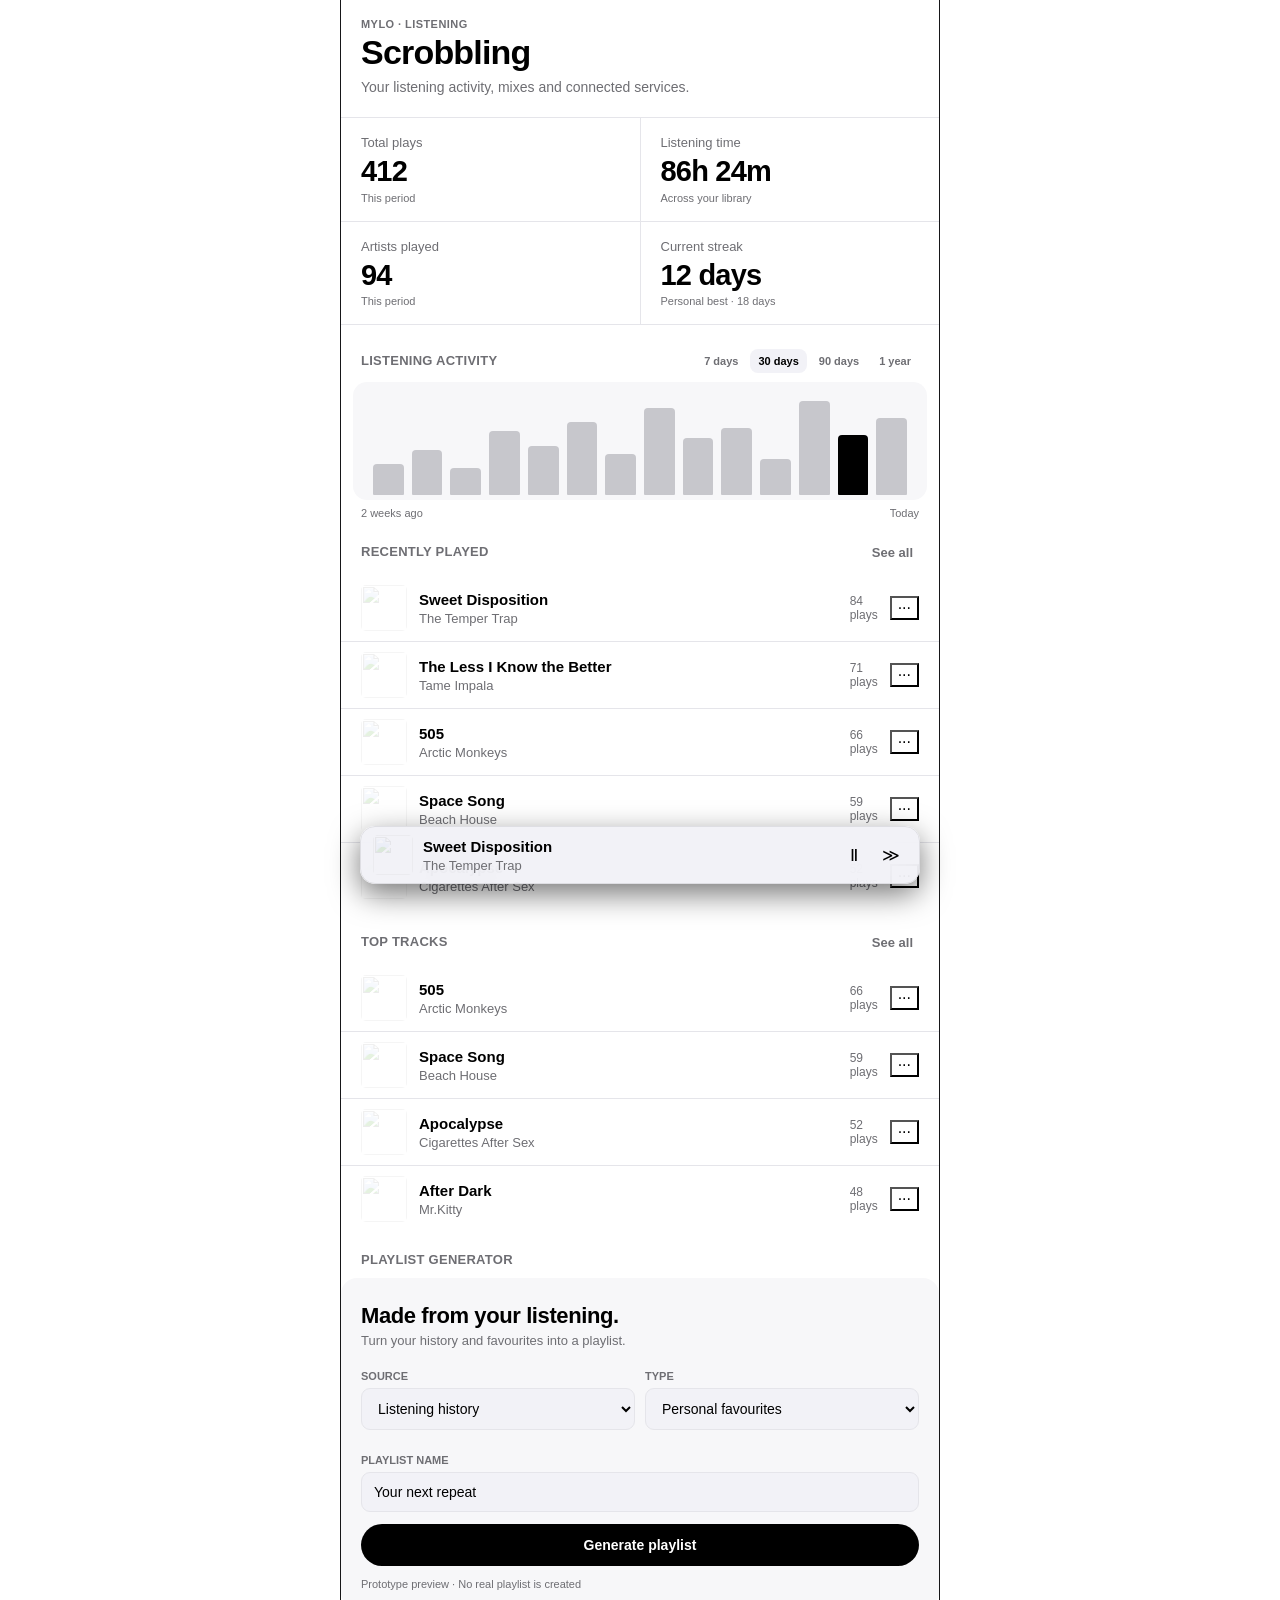
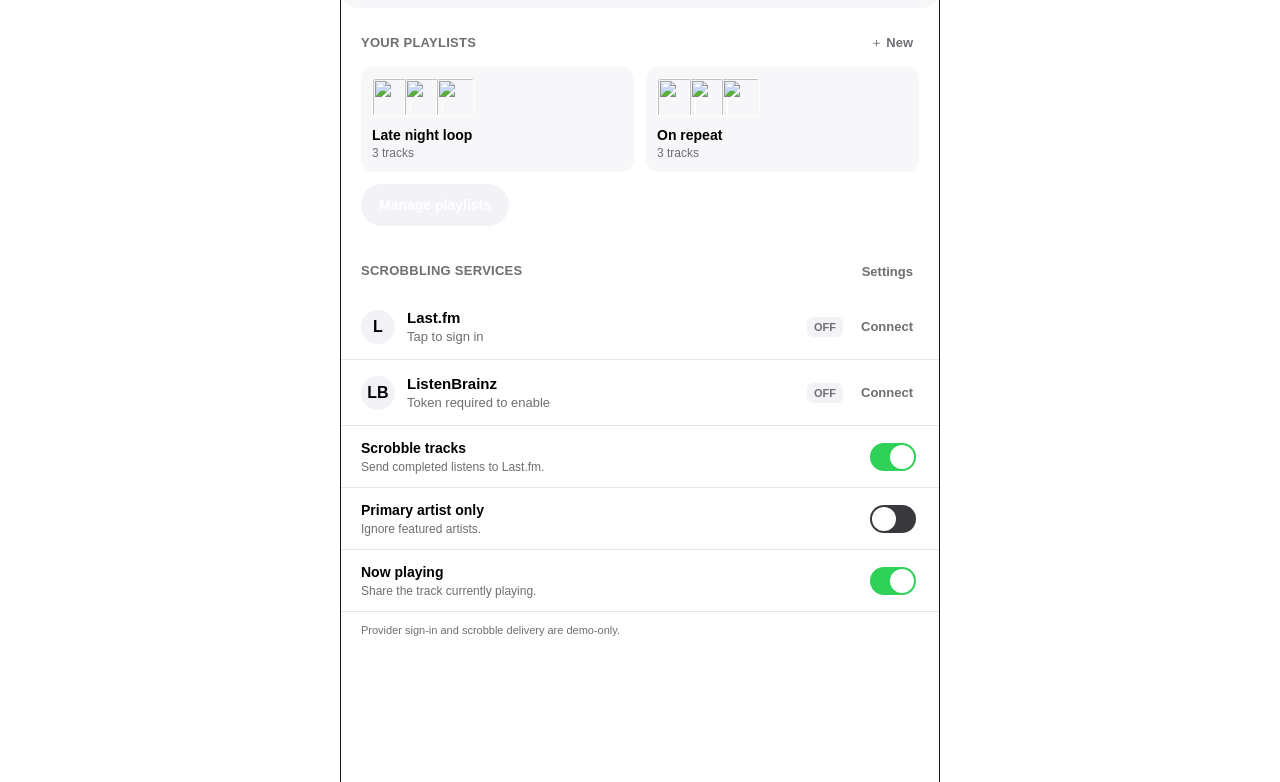
==== commit ac2d8845: "redesign(prototype): align scrobble dashboard with native Mylo UI" ====
--- a/prototype/scrobble/index.html
+++ b/prototype/scrobble/index.html
@@ -4,8 +4,19 @@
 <meta charset="utf-8"><meta name="viewport" content="width=device-width,initial-scale=1,viewport-fit=cover"><meta name="theme-color" content="#111113">
 <title>MYLO — Scrobble Studio</title>
 <style>
-:root{color-scheme:light;--bg:#f4f5f9;--surface:#fff;--surface2:#f7f8fc;--ink:#202333;--muted:#81879a;--line:#e9ebf2;--violet:#7566e8;--violet2:#eeeaff;--shadow:0 14px 40px #252b4510;font:15px/1.5 Inter,-apple-system,BlinkMacSystemFont,"Segoe UI",sans-serif}
-*{box-sizing:border-box}html,body{margin:0;background:var(--bg);color:var(--ink);min-height:100%;scroll-behavior:smooth}button,input,select{font:inherit}button{cursor:pointer;color:inherit}.app{max-width:1120px;margin:auto;padding:0 28px 90px}.top{height:76px;display:flex;align-items:center;justify-content:space-between;position:sticky;top:0;z-index:10;background:#f4f5f9ed;backdrop-filter:blur(18px);border-bottom:1px solid var(--line)}.brand{font-size:19px;font-weight:850;letter-spacing:-.8px;display:flex;align-items:center;gap:10px}.brandmark{width:32px;height:32px;border-radius:11px;background:linear-gradient(145deg,#988cff,#6554d9);display:grid;place-items:center;color:#fff}.topright{display:flex;gap:12px;align-items:center}.avatar{width:36px;height:36px;border-radius:50%;background:var(--violet2);color:var(--violet);display:grid;place-items:center;font-weight:800}.iconbtn{border:0;background:#fff;padding:9px;border-radius:12px;font-size:18px;min-width:40px;min-height:40px;color:var(--muted);box-shadow:0 2px 10px #252b4508}.page{padding:28px 0}.welcome{display:flex;justify-content:space-between;align-items:end;margin-bottom:24px;gap:20px}.eyebrow{font-size:11px;letter-spacing:.12em;text-transform:uppercase;color:var(--muted);font-weight:800}.h1{font-size:34px;line-height:1.12;letter-spacing:-1.2px;font-weight:850;margin:5px 0}.sub{color:var(--muted);font-size:14px}.datechip{background:#fff;border:1px solid var(--line);border-radius:12px;padding:10px 14px;color:var(--muted);font-size:13px}.stats{display:grid;grid-template-columns:repeat(4,minmax(0,1fr));gap:12px;margin-bottom:18px}.metric{background:#fff;border:1px solid var(--line);border-radius:18px;padding:16px;text-align:left;box-shadow:var(--shadow);min-width:0}.metricicon{width:31px;height:31px;border-radius:10px;display:grid;place-items:center;margin-bottom:12px}.metric strong{display:block;font-size:25px;letter-spacing:-.8px;margin:4px 0;font-weight:850}.metric span{font-size:12px;color:var(--muted)}.trend{font-size:11px;color:#24956f;font-weight:750;margin-top:7px}.layout{display:grid;grid-template-columns:minmax(0,1.55fr) minmax(290px,.85fr);gap:18px;align-items:start}.maincol,.sidecol{display:grid;gap:18px;min-width:0}.card{background:#fff;border:1px solid var(--line);border-radius:20px;padding:20px;box-shadow:var(--shadow);min-width:0}.cardhead{display:flex;justify-content:space-between;align-items:center;gap:12px;margin-bottom:15px}.cardhead h2{font-size:16px;margin:0;font-weight:800}.muted{color:var(--muted)}.link{border:0;background:none;color:var(--violet);font-size:13px;font-weight:750;padding:6px}.pills{display:flex;gap:6px;overflow:auto}.pill{white-space:nowrap;border:1px solid var(--line);background:var(--surface2);color:var(--muted);border-radius:10px;padding:7px 11px;font-size:12px;font-weight:700}.pill.active{background:var(--violet2);color:var(--violet);border-color:#ded9ff}.chart{height:145px;display:flex;align-items:end;gap:10px;padding:18px 4px 5px}.bar{flex:1;border-radius:7px 7px 3px 3px;background:#e9e6ff;min-height:8px;cursor:pointer}.bar.sel{background:linear-gradient(180deg,#a99fff,#7566e8)}.chartlabels{display:flex;justify-content:space-between;color:var(--muted);font-size:11px}.row{display:flex;align-items:center;gap:12px;padding:10px 0;border-bottom:1px solid var(--line);cursor:pointer;min-height:64px}.row:last-child{border:0}.art{width:48px;height:48px;object-fit:cover;border-radius:12px;flex:none}.meta{min-width:0;flex:1}.meta b{display:block;white-space:nowrap;overflow:hidden;text-overflow:ellipsis;font-size:14px;font-weight:750}.meta small{display:block;color:var(--muted);font-size:12px;margin-top:3px}.right{color:var(--muted);font-size:12px}.row .iconbtn{box-shadow:none;background:var(--surface2)}.primary,.secondary,.danger{border:0;border-radius:12px;padding:11px 16px;font-size:13px;font-weight:800;min-height:42px}.primary{background:var(--violet);color:#fff;box-shadow:0 7px 16px #7566e832}.secondary{background:var(--violet2);color:var(--violet)}.danger{background:#ffebe9;color:#d7473f}.actions{display:flex;gap:9px;flex-wrap:wrap;margin-top:14px}.gen-card{background:linear-gradient(135deg,#f0edff,#f4f8ff 58%,#e9f8f2);border-color:#e6e3fa}.gen-orb{width:42px;height:42px;border-radius:14px;background:#fff;color:var(--violet);display:grid;place-items:center;font-size:21px}.gen-title{font-size:20px;font-weight:850;margin:12px 0 4px}.gen-card p{font-size:13px;color:#72788d;margin:0 0 12px}.gen-controls{display:grid;grid-template-columns:1fr 1fr;gap:10px}.field{display:grid;gap:6px;margin:12px 0}.field label{font-size:11px;color:var(--muted);font-weight:750}.field input,.field select{background:#fff;color:var(--ink);border:1px solid var(--line);padding:10px;border-radius:10px;width:100%;font-size:13px}.playlistgrid{display:grid;grid-template-columns:repeat(2,minmax(0,1fr));gap:10px}.playlisttile{border:1px solid var(--line);background:var(--surface2);border-radius:14px;padding:10px;text-align:left;min-width:0}.coverstack{display:flex;margin-bottom:9px}.coverstack img{width:40px;height:40px;border-radius:9px;object-fit:cover;border:2px solid white;margin-right:-8px}.playlisttile b{display:block;font-size:13px;white-space:nowrap;overflow:hidden;text-overflow:ellipsis}.playlisttile small{font-size:11px;color:var(--muted)}.service{display:flex;align-items:center;gap:10px;padding:12px 0;border-bottom:1px solid var(--line)}.serviceicon{width:35px;height:35px;border-radius:11px;display:grid;place-items:center;font-weight:900}.status{font-size:10px;font-weight:800;padding:5px 8px;border-radius:99px;background:var(--surface2);color:var(--muted)}.status.on{background:#e3f7ef;color:#238b68}.switchrow{display:flex;justify-content:space-between;align-items:center;gap:12px;padding:11px 0;border-bottom:1px solid var(--line)}.switchrow b{font-size:13px}.switchrow small{display:block;color:var(--muted);font-size:11px;margin-top:2px}.switchrow input{accent-color:var(--violet);width:18px;height:18px}.footerhint{font-size:11px;color:var(--muted);text-align:center;margin:14px 0 2px}.mini{position:fixed;bottom:16px;left:50%;transform:translateX(-50%);width:min(480px,calc(100% - 28px));z-index:8;background:#fffffff2;backdrop-filter:blur(24px);border:1px solid var(--line);border-radius:17px;padding:9px 13px;display:flex;align-items:center;gap:10px;box-shadow:0 12px 38px #252b4524}.mini .art{width:38px;height:38px;border-radius:9px}.mini button{border:0;background:none;padding:7px;font-size:17px}.sheetback{position:fixed;inset:0;background:#22263b66;z-index:20;display:flex;align-items:end;justify-content:center;backdrop-filter:blur(5px)}.sheet{width:min(560px,100%);max-height:86vh;overflow:auto;background:#fff;border-radius:25px 25px 0 0;padding:24px;box-shadow:var(--shadow);animation:up .22s ease}.sheet:before{content:"";display:block;width:38px;height:4px;border-radius:9px;background:#d9dbea;margin:-10px auto 20px}.sheet h2{margin:0 0 6px;font-size:22px}.sheet p{color:var(--muted);font-size:13px}.toast{position:fixed;top:20px;left:50%;transform:translateX(-50%);background:#24263a;color:#fff;border-radius:12px;padding:10px 16px;font-size:12px;z-index:30}.progress{height:6px;background:#e9e6ff;border-radius:10px;overflow:hidden;margin:15px 0}.progress span{display:block;height:100%;background:var(--violet);width:0}.empty{text-align:center;padding:28px;color:var(--muted)}@keyframes up{from{transform:translateY(30px);opacity:.7}to{transform:none;opacity:1}}@media(max-width:760px){.app{padding:0 16px 90px}.top{height:68px}.page{padding-top:22px}.layout{grid-template-columns:1fr}.stats{grid-template-columns:repeat(2,minmax(0,1fr))}.welcome{align-items:start;flex-direction:column}.datechip{display:none}.sidecol{grid-template-columns:1fr 1fr}.sidecol .card:first-child{grid-column:1/-1}}@media(max-width:440px){.sidecol{grid-template-columns:1fr}.sidecol .card:first-child{grid-column:auto}.h1{font-size:30px}.card{padding:16px}.metric{padding:13px}.metric strong{font-size:23px}.gen-controls{grid-template-columns:1fr}}
+:root{color-scheme:dark;--bg:#000000;--surface:#0d0d0f;--surface2:#1c1c1e;--ink:#ffffff;--muted:#8e8e93;--line:#2c2c2e;--accent:#ffffff;--red:#fa2d48;font-family:-apple-system,BlinkMacSystemFont,"SF Pro Display","Segoe UI",sans-serif;font-synthesis:none}
+*{box-sizing:border-box}html,body{margin:0;min-height:100%;background:var(--bg);color:var(--ink);-webkit-font-smoothing:antialiased}button,input,select{font:inherit;color:inherit}button{cursor:pointer}button:focus-visible,input:focus-visible,select:focus-visible{outline:2px solid var(--muted);outline-offset:3px}.app{width:100%;max-width:600px;margin:0 auto;padding:0 0 112px;background:var(--bg)}.top{display:none}.page{padding:0 0 24px}.welcome{padding:18px 20px 20px}.eyebrow{font-size:11px;letter-spacing:.04em;text-transform:uppercase;color:var(--muted);font-weight:600}.h1{font-size:34px;line-height:1.08;letter-spacing:-.8px;font-weight:800;margin:4px 0 7px}.sub{font-size:14px;color:var(--muted);line-height:1.4}.datechip{display:none}
+.stats{display:grid;grid-template-columns:repeat(2,minmax(0,1fr));gap:1px;background:var(--line);border-top:1px solid var(--line);border-bottom:1px solid var(--line);margin:0 0 24px}.metric{background:var(--bg);border:0;padding:17px 20px;text-align:left;min-width:0}.metricicon{display:none}.metric span{display:block;font-size:13px;color:var(--muted);font-weight:500}.metric strong{display:block;font-size:29px;line-height:1.12;letter-spacing:-.8px;margin:5px 0 3px;font-weight:800}.trend{font-size:11px;color:var(--muted);font-weight:500;margin-top:4px}
+.layout{display:flex;flex-direction:column;gap:20px}.maincol,.sidecol{display:flex;flex-direction:column;gap:20px;min-width:0}.card{background:transparent;border:0;border-radius:0;padding:0;box-shadow:none;min-width:0}.cardhead{display:flex;justify-content:space-between;align-items:center;gap:12px;padding:0 20px 9px}.cardhead h2{font-size:13px;line-height:1.3;color:var(--muted);letter-spacing:.02em;text-transform:uppercase;margin:0;font-weight:650}.link{border:0;background:none;color:var(--muted);font-size:13px;font-weight:600;padding:6px}.pills{display:flex;gap:4px;overflow:auto}.pill{white-space:nowrap;border:0;background:transparent;color:var(--muted);border-radius:8px;padding:6px 8px;font-size:11px;font-weight:600}.pill.active{background:var(--surface2);color:var(--ink)}
+.chart{height:118px;display:flex;align-items:end;gap:8px;padding:14px 20px 5px;background:var(--surface);border-radius:14px;margin:0 12px}.bar{flex:1;border-radius:4px 4px 1px 1px;background:#48484a;min-height:6px;cursor:pointer}.bar.sel{background:#fff}.chartlabels{display:flex;justify-content:space-between;color:var(--muted);font-size:11px;padding:7px 20px 0}
+.row{display:flex;align-items:center;gap:12px;padding:10px 20px;border-bottom:1px solid var(--line);cursor:pointer;min-height:66px}.row:last-child{border-bottom:0}.art{width:46px;height:46px;object-fit:cover;border-radius:5px;flex:none}.meta{min-width:0;flex:1}.meta b{display:block;white-space:nowrap;overflow:hidden;text-overflow:ellipsis;font-size:15px;font-weight:600}.meta small{display:block;color:var(--muted);font-size:13px;margin-top:3px}.right{color:var(--muted);font-size:12px}.row .iconbtn{box-shadow:none;background:transparent}
+.primary,.secondary,.danger{border:0;border-radius:22px;padding:11px 18px;font-size:14px;font-weight:650;min-height:42px}.primary{background:#fff;color:#000}.secondary{background:var(--surface2);color:#fff}.danger{background:#3b171b;color:#ff6b76}.actions{display:flex;gap:9px;flex-wrap:wrap;margin:12px 20px}.gen-card{background:var(--surface);border-radius:16px;padding:18px 0}.gen-orb{display:none}.gen-title{font-size:22px;line-height:1.15;letter-spacing:-.4px;font-weight:750;margin:7px 20px 5px}.gen-card p{font-size:13px;color:var(--muted);margin:0 20px 10px}.gen-controls{display:grid;grid-template-columns:1fr 1fr;gap:10px;padding:0 20px}.field{display:grid;gap:6px;margin:12px 20px}.gen-controls .field{margin:12px 0}.field label{font-size:11px;color:var(--muted);font-weight:600}.field input,.field select{background:var(--surface2);color:var(--ink);border:1px solid var(--line);padding:11px 12px;border-radius:9px;width:100%;font-size:14px}.gen-card>.primary{margin:0 20px;width:calc(100% - 40px)!important}
+.playlistgrid{display:grid;grid-template-columns:repeat(2,minmax(0,1fr));gap:12px;padding:0 20px}.playlisttile{border:0;background:var(--surface);border-radius:12px;padding:11px;text-align:left;min-width:0}.coverstack{display:flex;margin-bottom:10px}.coverstack img{width:39px;height:39px;border-radius:4px;object-fit:cover;border:1px solid var(--bg);margin-right:-7px}.playlisttile b{display:block;font-size:14px;white-space:nowrap;overflow:hidden;text-overflow:ellipsis;font-weight:650}.playlisttile small{font-size:12px;color:var(--muted)}
+.service{display:flex;align-items:center;gap:12px;padding:13px 20px;border-bottom:1px solid var(--line);min-height:66px}.serviceicon{width:34px;height:34px;border-radius:50%;display:grid;place-items:center;font-weight:750;background:var(--surface2)!important;color:var(--ink)!important}.status{font-size:11px;font-weight:600;padding:4px 7px;border-radius:6px;background:var(--surface2);color:var(--muted)}.status.on{background:#173326;color:#8de0b4}.switchrow{display:flex;justify-content:space-between;align-items:center;gap:12px;padding:13px 20px;border-bottom:1px solid var(--line)}.switchrow b{font-size:14px;font-weight:550}.switchrow small{display:block;color:var(--muted);font-size:12px;margin-top:3px}.switchrow input{appearance:none;width:46px;height:28px;border-radius:99px;background:#39393d;position:relative;flex:none;transition:background .18s}.switchrow input:before{content:"";position:absolute;width:24px;height:24px;left:2px;top:2px;border-radius:50%;background:#fff;transition:transform .18s}.switchrow input:checked{background:#30d158}.switchrow input:checked:before{transform:translateX(18px)}
+.footerhint{font-size:11px;color:var(--muted);text-align:left;margin:12px 20px 0}.mini{position:fixed;bottom:16px;left:50%;transform:translateX(-50%);width:min(560px,calc(100% - 24px));z-index:8;background:#252527ed;backdrop-filter:blur(22px);border:1px solid #454548;border-radius:15px;padding:8px 12px;display:flex;align-items:center;gap:10px;box-shadow:0 10px 30px #0008}.mini .art{width:40px;height:40px;border-radius:5px}.mini button{border:0;background:none;padding:7px;font-size:17px}.sheetback{position:fixed;inset:0;background:#0009;z-index:20;display:flex;align-items:end;justify-content:center;backdrop-filter:blur(5px)}.sheet{width:min(600px,100%);max-height:88vh;overflow:auto;background:#1c1c1e;border:1px solid #38383a;border-bottom:0;border-radius:22px 22px 0 0;padding:24px 20px calc(24px + env(safe-area-inset-bottom));box-shadow:0 -10px 35px #0007;animation:up .22s ease}.sheet:before{content:"";display:block;width:36px;height:5px;border-radius:9px;background:#636366;margin:-10px auto 20px}.sheet h2{margin:0 0 6px;font-size:22px;letter-spacing:-.4px;font-weight:750}.sheet p{color:var(--muted);font-size:14px}.toast{position:fixed;top:20px;left:50%;transform:translateX(-50%);background:#303033;color:#fff;border:1px solid #48484b;border-radius:12px;padding:10px 16px;font-size:12px;z-index:30}.progress{height:5px;background:#3a3a3c;border-radius:10px;overflow:hidden;margin:15px 0}.progress span{display:block;height:100%;background:#fff;width:0}.empty{text-align:center;padding:28px;color:var(--muted)}@keyframes up{from{transform:translateY(25px);opacity:.8}to{transform:none;opacity:1}}
+@media(prefers-color-scheme:light){:root{color-scheme:light;--bg:#fff;--surface:#f7f7f9;--surface2:#f2f2f7;--ink:#000;--muted:#6e6e73;--line:#e5e5ea}.bar{background:#c7c7cc}.bar.sel{background:#000}.primary{background:#000;color:#fff}.mini{background:#f2f2f7ed;border-color:#dedee3}.mini button{color:#000}.sheet{background:#f7f7f9;border-color:#e5e5ea}.sheet:before{background:#c7c7cc}.toast{background:#252527}}
+@media(min-width:700px){.app{max-width:600px;border-left:1px solid #161618;border-right:1px solid #161618}.stats{margin-left:0;margin-right:0}.layout{padding-bottom:10px}}
+@media(max-width:440px){.h1{font-size:32px}.gen-controls{grid-template-columns:1fr}.playlistgrid{gap:8px}.cardhead{align-items:center}}
 </style></head>
 <body><div class="app" id="app"></div>
 <script>
@@ -70,24 +81,28 @@
 function period(p){if(p==="Custom"){showSheet("Custom date range",'<div class="field"><label>From</label><input type="date" id="from"></div><div class="field"><label>To</label><input type="date" id="to"></div><button class="primary" onclick="state.period=\'Custom\';closeSheet();render()">Apply range</button>')}else{state.period=p;render()}}
 function sharePlaylist(){toast("Share sheet · copied playlist summary")}
 function screen(){const total=state.period==="7 days"?128:state.period==="90 days"?1328:state.period==="1 year"?4892:412;const s=state.scrobble;return `
-<section class="welcome"><div><div class="eyebrow">WEDNESDAY · YOUR MUSIC OVERVIEW</div><h1 class="h1">Your listening space</h1><div class="sub">Patterns, favourites and mixes that make your music yours.</div></div><div class="datechip">◷ &nbsp; Last 30 days</div></section>
+<section class="welcome"><div class="eyebrow">MYLO · LISTENING</div><h1 class="h1">Scrobbling</h1><div class="sub">Your listening activity, mixes and connected services.</div></section>
 <div class="stats">
-<button class="metric" onclick="push('toptracks')"><div class="metricicon" style="background:#eeeaff;color:#7566e8">♫</div><span>Total plays</span><strong>${total.toLocaleString()}</strong><div class="trend">↗ 12% this period</div></button>
-<button class="metric" onclick="push('history')"><div class="metricicon" style="background:#e4f7ef;color:#26946e">◷</div><span>Listening time</span><strong>86h 24m</strong><div class="trend">↗ 8% this period</div></button>
-<button class="metric" onclick="push('topartists')"><div class="metricicon" style="background:#fff0e9;color:#e58a61">✳</div><span>Artists</span><strong>94</strong><div class="trend">+8 discovered</div></button>
-<button class="metric" onclick="push('history')"><div class="metricicon" style="background:#e9f1ff;color:#5b8bdc">⌁</div><span>Listening streak</span><strong>12 days</strong><div class="trend">Best · 18 days</div></button></div>
+<button class="metric" onclick="push('toptracks')"><span>Total plays</span><strong>${total.toLocaleString()}</strong><div class="trend">This period</div></button>
+<button class="metric" onclick="push('history')"><span>Listening time</span><strong>86h 24m</strong><div class="trend">Across your library</div></button>
+<button class="metric" onclick="push('topartists')"><span>Artists played</span><strong>94</strong><div class="trend">This period</div></button>
+<button class="metric" onclick="push('history')"><span>Current streak</span><strong>12 days</strong><div class="trend">Personal best · 18 days</div></button>
+</div>
 <div class="layout"><div class="maincol">
 <section class="card"><div class="cardhead"><h2>Listening activity</h2><div class="pills">${["7 days","30 days","90 days","1 year"].map(p=>'<button class="pill '+(state.period===p?'active':'')+'" onclick="period(\''+p+'\')">'+p+'</button>').join('')}</div></div><div class="chart">${[32,46,28,65,50,74,42,88,58,68,37,95,61,78].map((v,i)=>'<div class="bar '+(i===12?'sel':'')+'" style="height:'+v+'%" onclick="toast(\''+(i+1)+' days ago · '+v+' plays\')"></div>').join('')}</div><div class="chartlabels"><span>2 weeks ago</span><span>Today</span></div></section>
-<section class="card"><div class="cardhead"><h2>Most played</h2><button class="link" onclick="push('toptracks')">View all ↗</button></div>${tracks.slice(0,4).map((t,i)=>row(t,i)).join('')}</section>
-<section class="card"><div class="cardhead"><h2>Recently played</h2><button class="link" onclick="push('history')">Full history ↗</button></div>${tracks.slice(0,3).map(t=>'<div class="row" onclick="openItem(\'track\','+t.id+')">'+img(t.art)+'<div class="meta"><b>'+t.t+'</b><small>'+t.a+' · '+t.date+'</small></div></div>').join('')}</section>
+<section class="card"><div class="cardhead"><h2>Recently played</h2><button class="link" onclick="push('history')">See all</button></div>${tracks.slice(0,5).map((t,i)=>row(t,i)).join('')}</section>
+<section class="card"><div class="cardhead"><h2>Top tracks</h2><button class="link" onclick="push('toptracks')">See all</button></div>${tracks.slice(2,6).map((t,i)=>row(t,i)).join('')}</section>
 </div><aside class="sidecol">
-<section class="card gen-card"><div class="gen-orb">✳</div><div class="eyebrow" style="margin-top:14px;color:#7566e8">YOUR NEXT MIX</div><div class="gen-title">Make something yours.</div><p>Build a playlist from the music you love, with room for discovery.</p><div class="gen-controls"><div class="field"><label>START FROM</label><select id="dashsource" onchange="state.gen.source=this.value"><option>Listening history</option><option>Most played tracks</option><option>Favourite tracks</option><option>Favourite artists</option></select></div><div class="field"><label>RECIPE</label><select id="dashrecipe" onchange="state.gen.recipe=this.value"><option>Personal favourites</option><option>Forgotten favourites</option><option>Daily mix</option><option>Discovery mix</option><option>Artist-focused mix</option></select></div></div><div class="field"><label>PLAYLIST NAME</label><input id="dashname" value="Your next repeat"></div><button class="primary" style="width:100%" onclick="state.gen.source=document.getElementById('dashsource').value;state.gen.recipe=document.getElementById('dashrecipe').value;state.gen.name=document.getElementById('dashname').value||'Your next repeat';state.gen.count=20;runGeneration();showSheet('Building your mix','<p>Creating a demo playlist from your listening data.</p><div class=\'progress\'><span id=\'genbar\' style=\'width:15%\'></span></div><button class=\'secondary\' onclick=\'cancelGeneration();closeSheet()\'>Cancel</button>')">✳ &nbsp; Generate playlist</button><div class="footerhint">Preview only · Sample listening data</div></section>
-<section class="card"><div class="cardhead"><h2>Your playlists</h2><button class="link" onclick="createPlaylist()">＋ New</button></div><div class="playlistgrid">${state.playlists.slice(0,4).map(p=>'<button class="playlisttile" onclick="push(\'playlist\',{playlistId:'+p.id+'})"><div class="coverstack">'+p.ids.slice(0,3).map(id=>{let t=tracks.find(x=>x.id===id)||tracks[0];return '<img src="'+t.art+'" alt="">'}).join('')+'</div><b>'+p.name+'</b><small>'+p.ids.length+' tracks</small></button>').join('')}</div><div class="actions"><button class="secondary" style="width:100%" onclick="state.page='playlists';render()">Manage playlists</button></div></section>
-<section class="card"><div class="cardhead"><h2>Scrobbling services</h2><button class="link" onclick="push('settings')">Settings ↗</button></div>
-<div class="service"><div class="serviceicon" style="background:#ffe9e7;color:#d84b40">L</div><div class="meta"><b>Last.fm</b><small>${s.lastfm?'Preview connected':'Not connected'}</small></div><span class="status ${s.lastfm?'on':''}">${s.lastfm?'ACTIVE':'OFF'}</span><button class="link" onclick="connectScrobble('Last.fm')">${s.lastfm?'Edit':'Connect'}</button></div>
-<div class="service"><div class="serviceicon" style="background:#e8f5ff;color:#3982bd">B</div><div class="meta"><b>ListenBrainz</b><small>${s.listenBrainz?'Preview connected':'Not connected'}</small></div><span class="status ${s.listenBrainz?'on':''}">${s.listenBrainz?'ACTIVE':'OFF'}</span><button class="link" onclick="connectScrobble('ListenBrainz')">${s.listenBrainz?'Edit':'Connect'}</button></div>
-<div class="switchrow"><div><b>Scrobble tracks</b><small>Send completed listens to connected services.</small></div><input type="checkbox" ${s.lastfmTracks?'checked':''} onchange="state.scrobble.lastfmTracks=this.checked"></div><div class="switchrow"><div><b>Now playing</b><small>Share the track currently playing.</small></div><input type="checkbox" ${s.lastfmNowPlaying?'checked':''} onchange="state.scrobble.lastfmNowPlaying=this.checked"></div><div class="footerhint">Authentication and delivery are simulated.</div></section>
+<section class="card"><div class="cardhead"><h2>Playlist generator</h2></div><div class="gen-card"><div class="gen-title">Made from your listening.</div><p>Turn your history and favourites into a playlist.</p><div class="gen-controls"><div class="field"><label>SOURCE</label><select id="dashsource" onchange="state.gen.source=this.value"><option>Listening history</option><option>Most played tracks</option><option>Favourite tracks</option><option>Favourite artists</option></select></div><div class="field"><label>TYPE</label><select id="dashrecipe" onchange="state.gen.recipe=this.value"><option>Personal favourites</option><option>Forgotten favourites</option><option>Daily mix</option><option>Discovery mix</option><option>Artist-focused mix</option></select></div></div><div class="field"><label>PLAYLIST NAME</label><input id="dashname" value="Your next repeat"></div><button class="primary" onclick="state.gen.source=document.getElementById('dashsource').value;state.gen.recipe=document.getElementById('dashrecipe').value;state.gen.name=document.getElementById('dashname').value||'Your next repeat';state.gen.count=20;runGeneration();showSheet('Building your mix','<p>Creating a preview from sample listening data.</p><div class=\'progress\'><span id=\'genbar\' style=\'width:15%\'></span></div><button class=\'secondary\' onclick=\'cancelGeneration();closeSheet()\'>Cancel</button>')">Generate playlist</button><div class="footerhint">Prototype preview · No real playlist is created</div></div></section>
+<section class="card"><div class="cardhead"><h2>Your playlists</h2><button class="link" onclick="createPlaylist()">＋ New</button></div><div class="playlistgrid">${state.playlists.slice(0,4).map(p=>'<button class="playlisttile" onclick="push(\'playlist\',{playlistId:'+p.id+'})"><div class="coverstack">'+p.ids.slice(0,3).map(id=>{let t=tracks.find(x=>x.id===id)||tracks[0];return '<img src="'+t.art+'" alt="">'}).join('')+'</div><b>'+p.name+'</b><small>'+p.ids.length+' tracks</small></button>').join('')}</div><div class="actions"><button class="secondary" onclick="state.page='playlists';render()">Manage playlists</button></div></section>
+<section class="card"><div class="cardhead"><h2>Scrobbling services</h2><button class="link" onclick="push('settings')">Settings</button></div>
+<div class="service"><div class="serviceicon">L</div><div class="meta"><b>Last.fm</b><small>${s.lastfm?'Signed in · '+(s.lastfmUsername||'Account'):'Tap to sign in'}</small></div><span class="status ${s.lastfm?'on':''}">${s.lastfm?'ON':'OFF'}</span><button class="link" onclick="connectScrobble('Last.fm')">${s.lastfm?'Manage':'Connect'}</button></div>
+<div class="service"><div class="serviceicon">LB</div><div class="meta"><b>ListenBrainz</b><small>${s.listenBrainz?'Connected':'Token required to enable'}</small></div><span class="status ${s.listenBrainz?'on':''}">${s.listenBrainz?'ON':'OFF'}</span><button class="link" onclick="connectScrobble('ListenBrainz')">${s.listenBrainz?'Manage':'Connect'}</button></div>
+<div class="switchrow"><div><b>Scrobble tracks</b><small>Send completed listens to Last.fm.</small></div><input type="checkbox" ${s.lastfmTracks?'checked':''} onchange="state.scrobble.lastfmTracks=this.checked"></div>
+<div class="switchrow"><div><b>Primary artist only</b><small>Ignore featured artists.</small></div><input type="checkbox" ${s.lastfmPrimary?'checked':''} onchange="state.scrobble.lastfmPrimary=this.checked"></div>
+<div class="switchrow"><div><b>Now playing</b><small>Share the track currently playing.</small></div><input type="checkbox" ${s.lastfmNowPlaying?'checked':''} onchange="state.scrobble.lastfmNowPlaying=this.checked"></div>
+<div class="footerhint">Provider sign-in and scrobble delivery are demo-only.</div></section>
 </aside></div>`;}
-function render(){app.innerHTML='<header class="top"><div class="brand"><span class="brandmark">♫</span> mylo <span style="font-size:11px;color:var(--muted);font-weight:650;letter-spacing:.08em">LISTENING STUDIO</span></div><div class="topright"><button class="iconbtn" onclick="push(\'settings\')" aria-label="Settings">⚙</button><div class="avatar">Z</div></div></header><main class="page">'+screen()+'</main>'+(state.page!=="home"?'<div class="mini" onclick="state.mini=!state.mini;render()">'+img(state.playing.art)+'<div class="meta"><b>'+state.playing.t+'</b><small>'+state.playing.a+'</small></div><button onclick="event.stopPropagation();toast(\'Playback toggled\')">Ⅱ</button><button onclick="event.stopPropagation();toast(\'Next track\')">≫</button></div>':'')+(state.modal?'<div class="sheetback" onclick="if(event.target===this)closeSheet()"><section class="sheet"><h2>'+state.modal.title+'</h2>'+state.modal.body+'<button class="link" style="margin-top:12px" onclick="closeSheet()">Close</button></section></div>':'')+(state.toast?'<div class="toast">'+state.toast+'</div>':'')}
+function render(){app.innerHTML='<main class="page">'+screen()+'</main>'+(state.page!=="home"?'<div class="mini" onclick="state.mini=!state.mini;render()">'+img(state.playing.art)+'<div class="meta"><b>'+state.playing.t+'</b><small>'+state.playing.a+'</small></div><button onclick="event.stopPropagation();toast(\'Playback toggled\')">Ⅱ</button><button onclick="event.stopPropagation();toast(\'Next track\')">≫</button></div>':'')+(state.modal?'<div class="sheetback" onclick="if(event.target===this)closeSheet()"><section class="sheet"><h2>'+state.modal.title+'</h2>'+state.modal.body+'<button class="link" style="margin-top:12px" onclick="closeSheet()">Close</button></section></div>':'')+(state.toast?'<div class="toast">'+state.toast+'</div>':'')}
 render();
 </script></body></html>
